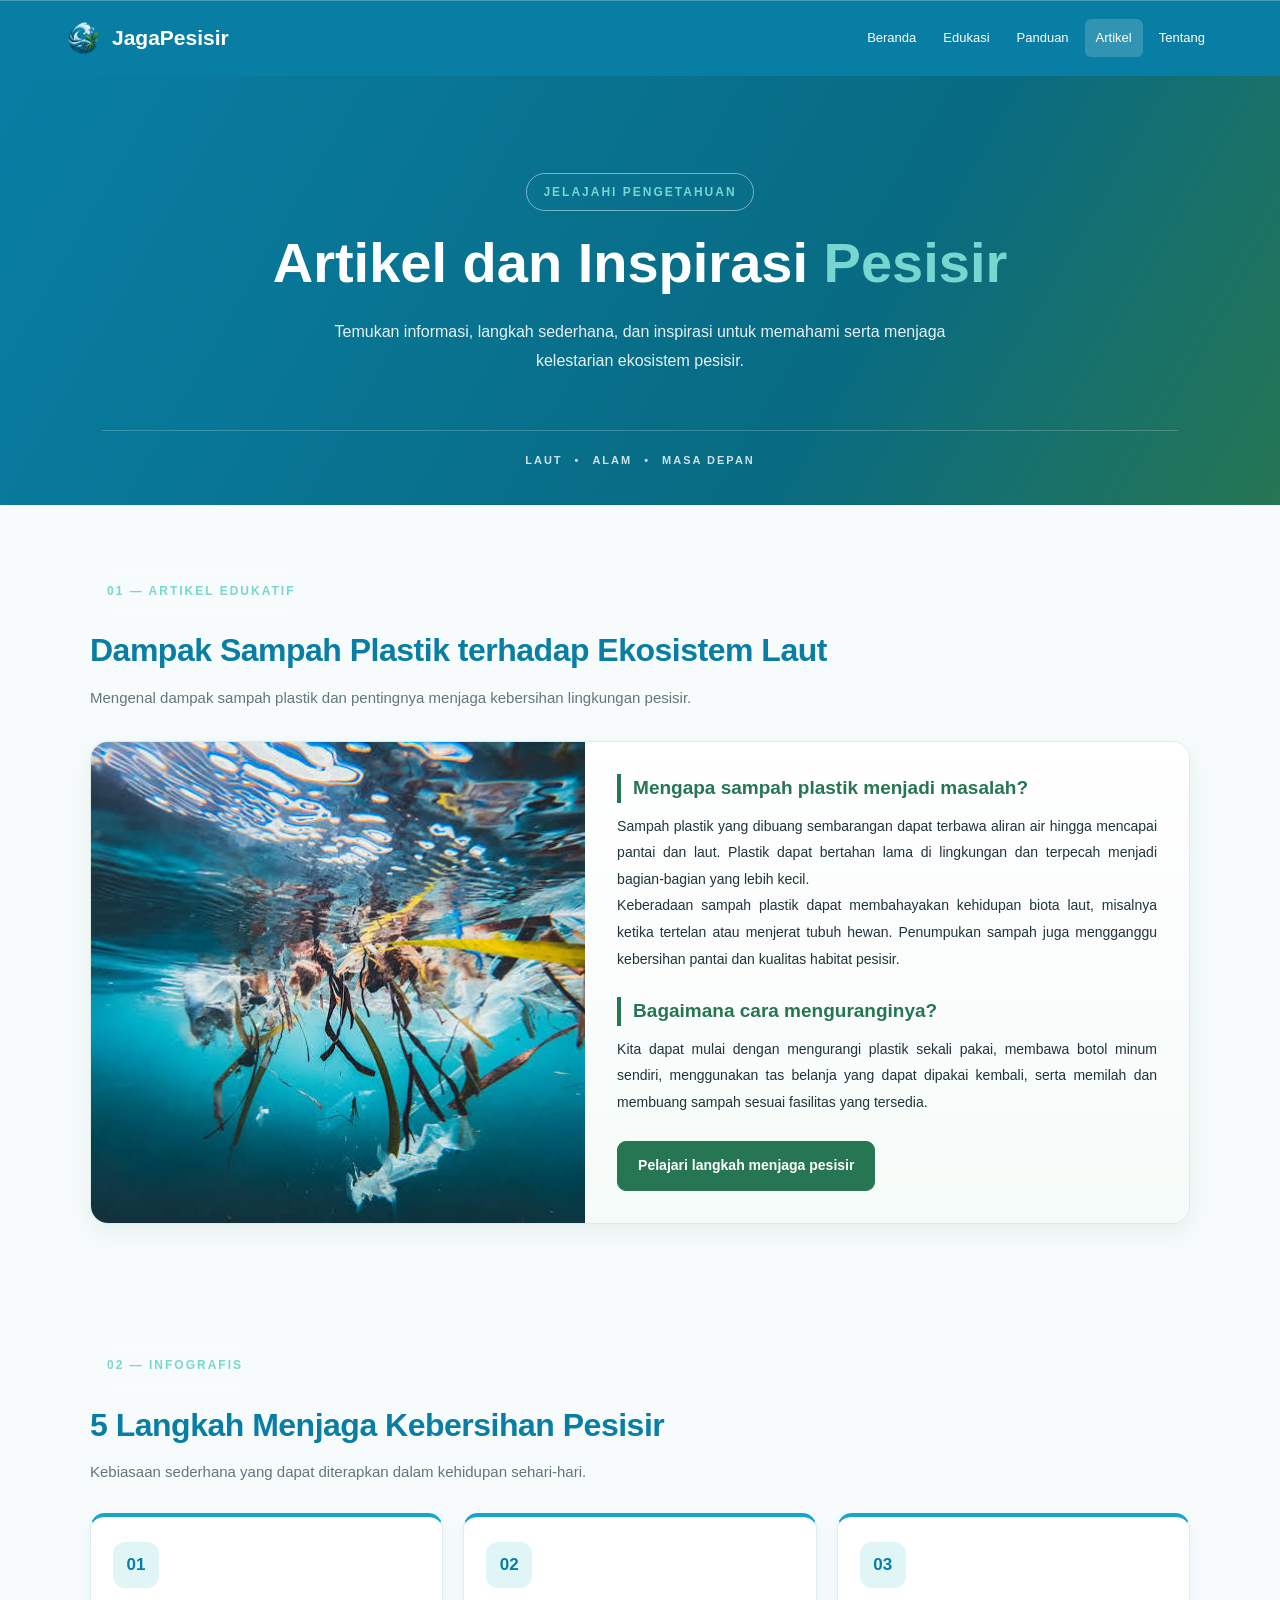
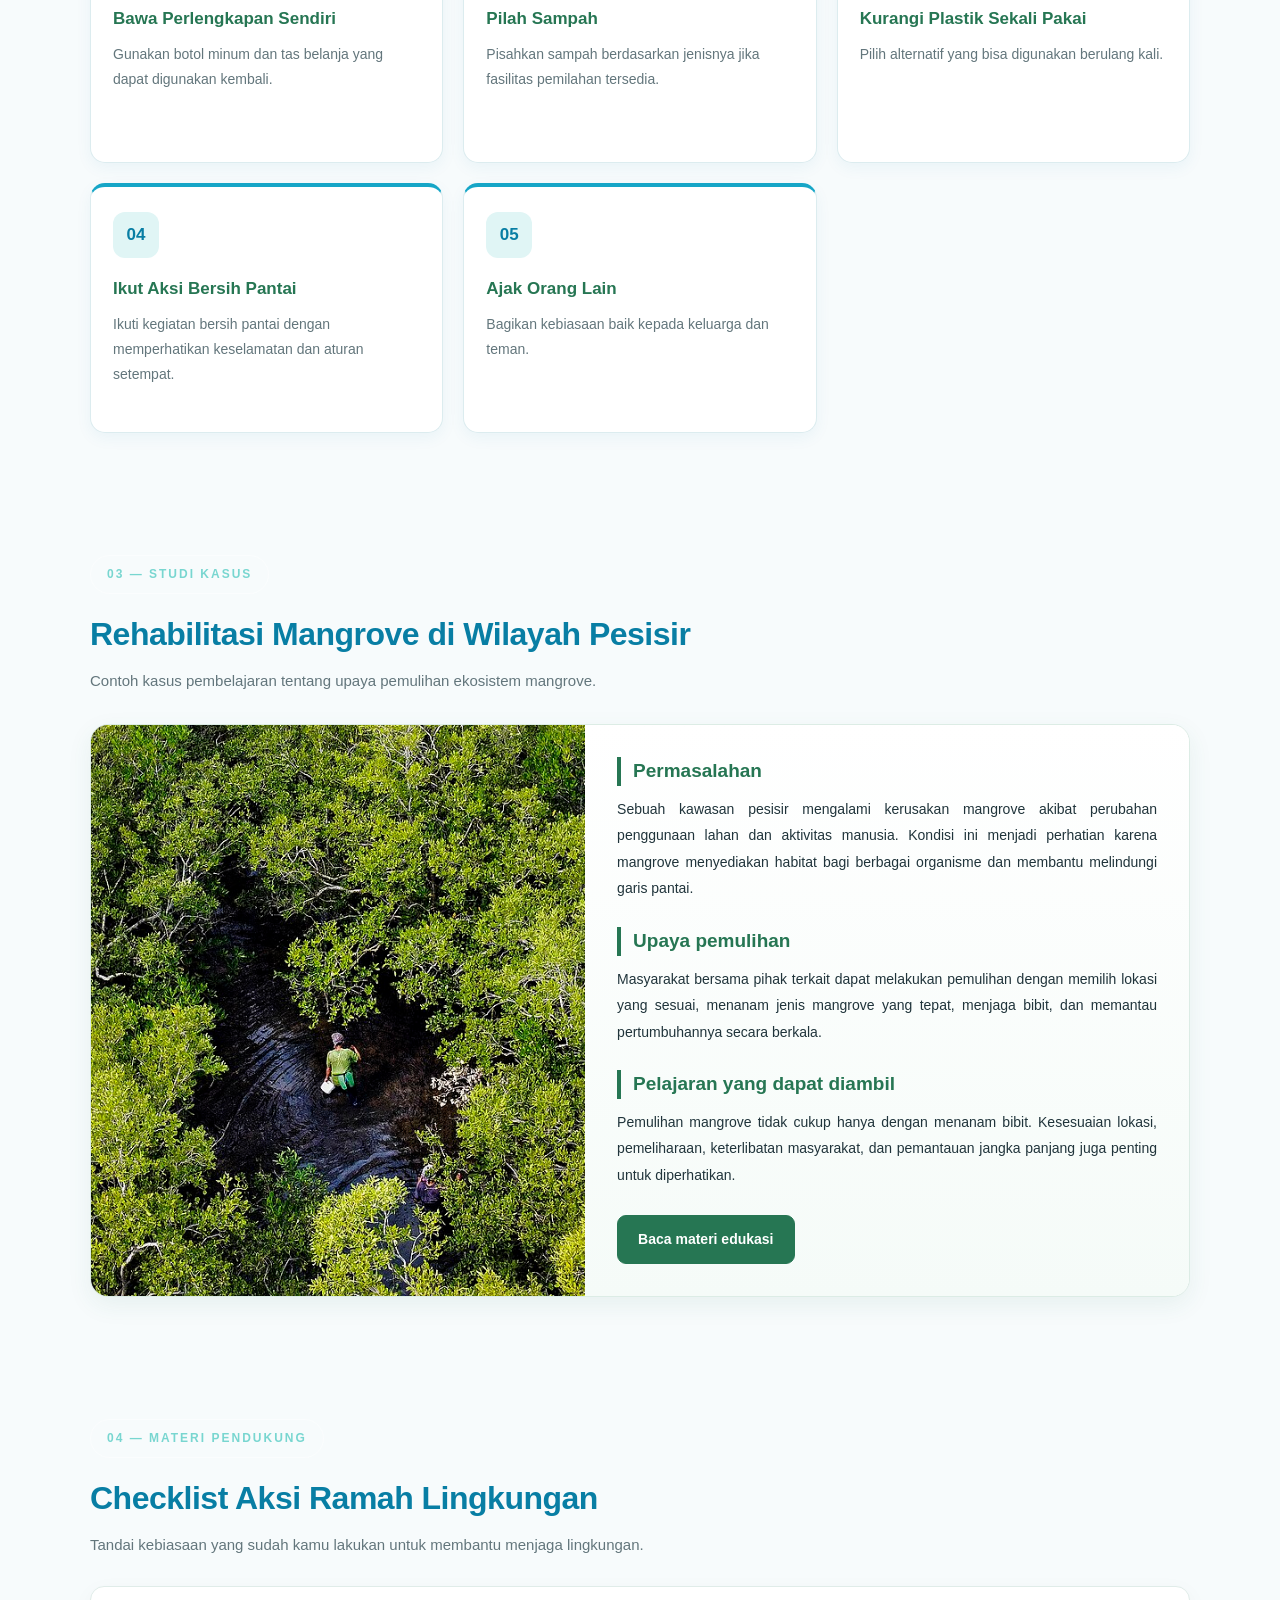
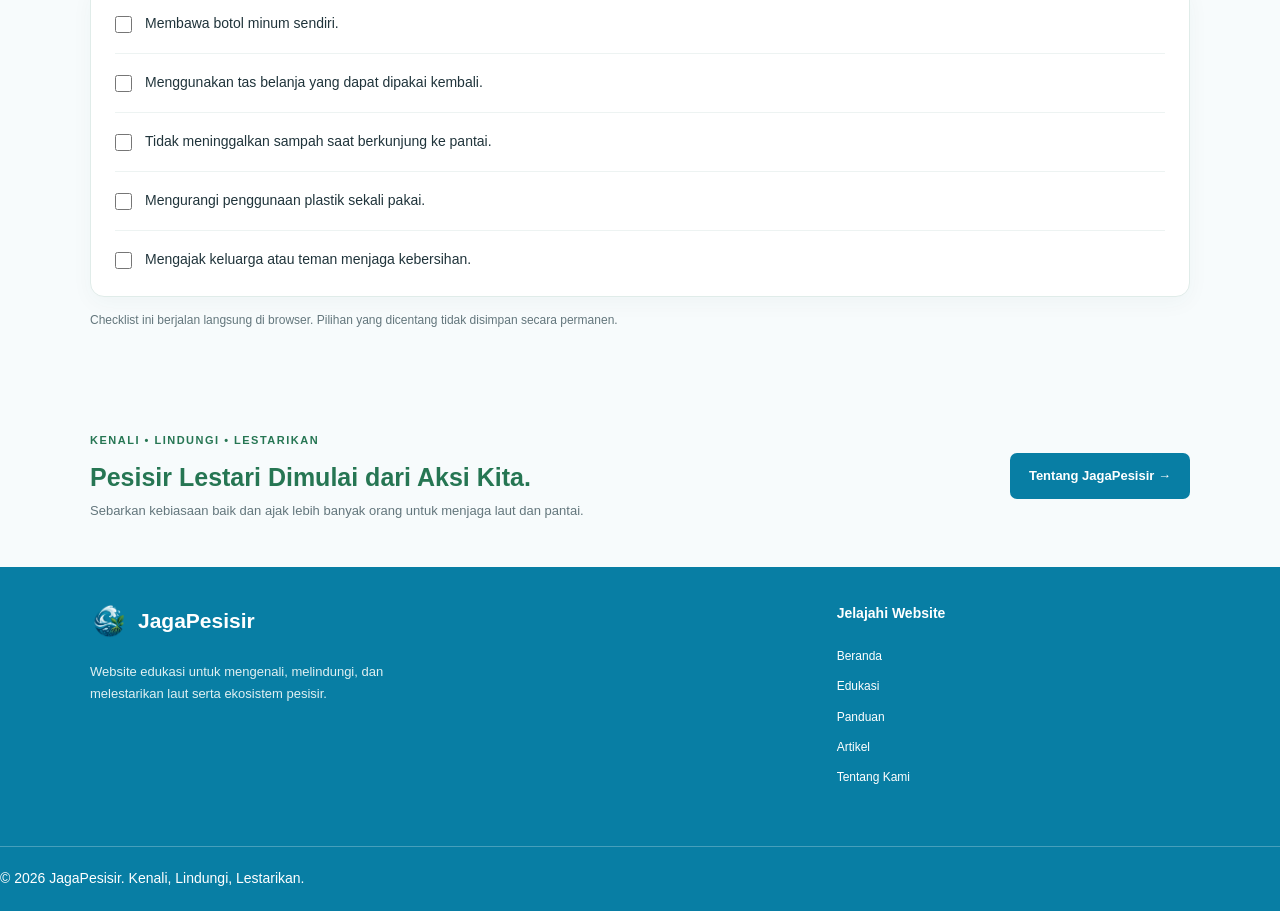
==== artikel.html @ f2981e8f "Memperbarui halaman artikel" ====
<!DOCTYPE html>
<html lang="id">
<head>
    <meta charset="UTF-8">
    <meta name="viewport" content="width=device-width, initial-scale=1.0">

    <meta name="description" content="Temukan artikel edukatif, infografis, studi kasus, dan materi pendukung tentang pelestarian ekosistem pesisir.">
    <title>Artikel | JagaPesisir</title>

    <link rel="stylesheet" href="css/style.css">
</head>

<body class="article-page">

    <!-- Header dan navigasi -->
    <!-- HEADER DAN NAVBAR -->
    <!-- NAVBAR -->
    <header class="navbar">
        <a href="index.html" class="logo">
            <img src="images/logo.png" alt="" class="logo-img">
            <span>JagaPesisir</span>
        </a>

        <nav aria-label="Navigasi utama">
            <a href="index.html">Beranda</a>
            <a href="edukasi.html">Edukasi</a>
            <a href="panduan.html">Panduan</a>
            <a href="artikel.html" class="active" aria-current="page">Artikel</a>
            <a href="tentang.html">Tentang</a>
        </nav>
    </header>

    <main>

        
<!-- HERO ARTIKEL -->
<section class="article-hero">
    <div class="article-hero-content">
        <p class="article-label">JELAJAHI PENGETAHUAN</p>

        <h1>
            Artikel dan Inspirasi
            <span>Pesisir</span>
        </h1>

        <p class="article-description">
            Temukan informasi, langkah sederhana, dan inspirasi
            untuk memahami serta menjaga kelestarian ekosistem pesisir.
        </p>
    </div>

    <div class="article-hero-decoration" aria-hidden="true">
        <span>LAUT</span>
        <span>•</span>
        <span>ALAM</span>
        <span>•</span>
        <span>MASA DEPAN</span>
    </div>
</section>


        <!-- Artikel edukatif -->
        <section class="article-section" id="artikel-edukatif">
            <div class="article-heading">
                <p class="article-label">01 — ARTIKEL EDUKATIF</p>

                <h2>Dampak Sampah Plastik terhadap Ekosistem Laut</h2>

                <p>
                    Mengenal dampak sampah plastik dan pentingnya menjaga
                    kebersihan lingkungan pesisir.
                </p>
            </div>

            <article class="article-feature">
                <img
                    src="images/pencemaran-laut2.jpg"
                    alt="Sampah yang mencemari lingkungan laut"
                    loading="lazy"
                >

                <div class="article-content">
                    <h3>Mengapa sampah plastik menjadi masalah?</h3>

                    <p>
                        Sampah plastik yang dibuang sembarangan dapat
                        terbawa aliran air hingga mencapai pantai dan laut.
                        Plastik dapat bertahan lama di lingkungan dan
                        terpecah menjadi bagian-bagian yang lebih kecil.
                    </p>

                    <p>
                        Keberadaan sampah plastik dapat membahayakan
                        kehidupan biota laut, misalnya ketika tertelan
                        atau menjerat tubuh hewan. Penumpukan sampah juga
                        mengganggu kebersihan pantai dan kualitas habitat
                        pesisir.
                    </p>

                    <h3>Bagaimana cara menguranginya?</h3>

                    <p>
                        Kita dapat mulai dengan mengurangi plastik sekali
                        pakai, membawa botol minum sendiri, menggunakan tas
                        belanja yang dapat dipakai kembali, serta memilah
                        dan membuang sampah sesuai fasilitas yang tersedia.
                    </p>

                    <a href="panduan.html" class="article-link">
                        Pelajari langkah menjaga pesisir
                    </a>
                </div>
            </article>
        </section>

        <!-- Infografis -->
        <section class="article-section" id="infografis">
            <div class="article-heading">
                <p class="article-label">02 — INFOGRAFIS</p>

                <h2>5 Langkah Menjaga Kebersihan Pesisir</h2>

                <p>
                    Kebiasaan sederhana yang dapat diterapkan dalam
                    kehidupan sehari-hari.
                </p>
            </div>

            <div class="infographic-grid">

                <article class="info-card">
                    <span class="info-number">01</span>
                    <h3>Bawa Perlengkapan Sendiri</h3>
                    <p>
                        Gunakan botol minum dan tas belanja yang
                        dapat digunakan kembali.
                    </p>
                </article>

                <article class="info-card">
                    <span class="info-number">02</span>
                    <h3>Pilah Sampah</h3>
                    <p>
                        Pisahkan sampah berdasarkan jenisnya jika
                        fasilitas pemilahan tersedia.
                    </p>
                </article>

                <article class="info-card">
                    <span class="info-number">03</span>
                    <h3>Kurangi Plastik Sekali Pakai</h3>
                    <p>
                        Pilih alternatif yang bisa digunakan berulang kali.
                    </p>
                </article>

                <article class="info-card">
                    <span class="info-number">04</span>
                    <h3>Ikut Aksi Bersih Pantai</h3>
                    <p>
                        Ikuti kegiatan bersih pantai dengan memperhatikan
                        keselamatan dan aturan setempat.
                    </p>
                </article>

                <article class="info-card">
                    <span class="info-number">05</span>
                    <h3>Ajak Orang Lain</h3>
                    <p>
                        Bagikan kebiasaan baik kepada keluarga dan teman.
                    </p>
                </article>

            </div>
        </section>

        <!-- Studi kasus -->
        <section class="article-section" id="studi-kasus">
            <div class="article-heading">
                <p class="article-label">03 — STUDI KASUS</p>

                <h2>Rehabilitasi Mangrove di Wilayah Pesisir</h2>

                <p>
                    Contoh kasus pembelajaran tentang upaya pemulihan
                    ekosistem mangrove.
                </p>
            </div>

            <article class="article-feature">
                <img
                    src="images/rehabilitasi-mangrove2.jpg"
                    alt="Mangrove dalam kegiatan pemulihan ekosistem pesisir"
                    loading="lazy"
                >

                <div class="article-content">
                    <h3>Permasalahan</h3>

                    <p>
                        Sebuah kawasan pesisir mengalami kerusakan
                        mangrove akibat perubahan penggunaan lahan
                        dan aktivitas manusia. Kondisi ini menjadi
                        perhatian karena mangrove menyediakan habitat
                        bagi berbagai organisme dan membantu melindungi
                        garis pantai.
                    </p>

                    <h3>Upaya pemulihan</h3>

                    <p>
                        Masyarakat bersama pihak terkait dapat melakukan
                        pemulihan dengan memilih lokasi yang sesuai,
                        menanam jenis mangrove yang tepat, menjaga bibit,
                        dan memantau pertumbuhannya secara berkala.
                    </p>

                    <h3>Pelajaran yang dapat diambil</h3>

                    <p>
                        Pemulihan mangrove tidak cukup hanya dengan
                        menanam bibit. Kesesuaian lokasi, pemeliharaan,
                        keterlibatan masyarakat, dan pemantauan jangka
                        panjang juga penting untuk diperhatikan.
                    </p>

                    <a href="edukasi.html" class="article-link">
                        Baca materi edukasi
                    </a>
                </div>
            </article>
        </section>

        <!-- Materi pendukung -->
        <section class="article-section" id="materi-pendukung">
            <div class="article-heading">
                <p class="article-label">04 — MATERI PENDUKUNG</p>

                <h2>Checklist Aksi Ramah Lingkungan</h2>

                <p>
                    Tandai kebiasaan yang sudah kamu lakukan untuk
                    membantu menjaga lingkungan.
                </p>
            </div>

            <div class="checklist-card">

                <label>
                    <input type="checkbox">
                    Membawa botol minum sendiri.
                </label>

                <label>
                    <input type="checkbox">
                    Menggunakan tas belanja yang dapat dipakai kembali.
                </label>

                <label>
                    <input type="checkbox">
                    Tidak meninggalkan sampah saat berkunjung ke pantai.
                </label>

                <label>
                    <input type="checkbox">
                    Mengurangi penggunaan plastik sekali pakai.
                </label>

                <label>
                    <input type="checkbox">
                    Mengajak keluarga atau teman menjaga kebersihan.
                </label>

            </div>

            <p class="checklist-note">
                Checklist ini berjalan langsung di browser.
                Pilihan yang dicentang tidak disimpan secara permanen.
            </p>
        </section>

        <!-- Ajakan -->
        <section class="closing container">
            <div>
                <p class="eyebrow">KENALI • LINDUNGI • LESTARIKAN</p>

                <h2>Pesisir Lestari Dimulai dari Aksi Kita.</h2>

                <p>
                    Sebarkan kebiasaan baik dan ajak lebih banyak orang
                    untuk menjaga laut dan pantai.
                </p>
            </div>

            <a href="tentang.html" class="button closing-button">
                Tentang JagaPesisir →
            </a>
        </section>

    </main>

    <!-- Footer -->
    <footer class="footer">
        <div class="container footer-content">

            <div>
                <a href="index.html" class="logo">
                    <img src="images/logo.png" alt="" class="logo-img">
                    <span>JagaPesisir</span>
                </a>

                <p>
                    Website edukasi untuk mengenali, melindungi,
                    dan melestarikan laut serta ekosistem pesisir.
                </p>
            </div>

            <div class="footer-links">
                <h3>Jelajahi Website</h3>
                <a href="index.html">Beranda</a>
                <a href="edukasi.html">Edukasi</a>
                <a href="panduan.html">Panduan</a>
                <a href="artikel.html">Artikel</a>
                <a href="tentang.html">Tentang Kami</a>
            </div>

        </div>

        <div class="container footer-bottom">
            <p>
                © 2026 JagaPesisir. Kenali, Lindungi, Lestarikan.
            </p>
        </div>
    </footer>

</body>
</html>
---- css/style.css ----
/* STYLE BERANDA */
:root {
    --ocean: #087EA4;
    --sea: #16A6C7;
    --aqua: #78D6D0;
    --mangrove: #267653;
    --sand: #F3E8D2;
    --background: #F7FBFC;
    --text: #20343B;
    --muted: #63767C;
}

* {
    box-sizing: border-box;
}

html {
    scroll-behavior: smooth;
}

body {
    margin: 0;
    font-family: Arial, sans-serif;
    color: var(--text);
    background: var(--background);
    line-height: 1.7;
}

a {
    text-decoration: none;
}

.container {
    width: min(1100px, calc(100% - 40px));
    margin: 0 auto;
}

/* NAVBAR */
.navbar {
    min-height: 76px;
    padding: 14px 5%;
    display: flex;
    justify-content: space-between;
    align-items: center;
    gap: 20px;
    background: var(--ocean);
}


.logo {
    display: inline-flex;
    align-items: center;
    gap: 10px;
    color: white;
    font-size: 21px;
    font-weight: bold;
    white-space: nowrap;
}

.logo-img {
    width: 38px;
    height: 38px;
    object-fit: contain;
}


.navbar nav {
    display: flex;
    flex-wrap: wrap;
    gap: 5px;
}

.navbar nav a {
    padding: 8px 11px;
    color: white;
    border-radius: 6px;
    font-size: 13px;
}

.navbar nav a:hover,
.navbar nav a.active {
    background: rgba(255, 255, 255, 0.17);
}

/* HERO FOTO BESAR */
.hero {
    position: relative;
    min-height: 490px;
    margin: 24px auto 0;
    width: min(1200px, calc(100% - 40px));
    display: flex;
    align-items: center;
    overflow: hidden;
    border-radius: 15px;
    background: #174E58;
    color: white;
}

.hero-photo,
.hero-overlay {
    position: absolute;
    inset: 0;
    width: 100%;
    height: 100%;
}

.hero-photo {
    object-fit: cover;
}

.hero-overlay {
    background: linear-gradient(
        90deg,
        rgba(8, 43, 51, 0.88) 0%,
        rgba(8, 43, 51, 0.62) 48%,
        rgba(8, 43, 51, 0.10) 100%
    );
}

.hero-content {
    position: relative;
    z-index: 1;
    max-width: 650px;
    padding: 60px;
}

.eyebrow {
    margin: 0 0 12px;
    color: var(--mangrove);
    font-size: 11px;
    font-weight: bold;
    letter-spacing: 1.5px;
}

.hero .eyebrow {
    color: var(--aqua);
}

.hero h1 {
    margin: 0 0 18px;
    font-size: clamp(38px, 5vw, 58px);
    line-height: 1.12;
    letter-spacing: -1px;
}

.hero-content > p:not(.eyebrow) {
    max-width: 490px;
    margin-bottom: 25px;
    color: #F0F7F7;
    font-size: 15px;
}

.button {
    display: inline-flex;
    align-items: center;
    justify-content: center;
    gap: 10px;
    padding: 12px 19px;
    min-height: 45px;
    border-radius: 7px;
    background: var(--sand);
    color: var(--mangrove);
    font-size: 13px;
    font-weight: bold;
    transition: background 0.2s, transform 0.2s;
}

.button:hover {
    background: var(--aqua);
    transform: translateY(-2px);
}

.hero-caption {
    position: absolute;
    z-index: 1;
    right: 24px;
    bottom: 22px;
    color: white;
    font-size: 10px;
    letter-spacing: 1.5px;
}

/* BAGIAN PENGENALAN */
.intro {
    padding-top: 65px;
    padding-bottom: 70px;
}

.section-heading {
    max-width: 620px;
    margin: 0 auto 32px;
    text-align: center;
}

.section-heading h2,
.sdg-content h2 {
    margin: 0 0 12px;
    color: var(--mangrove);
    font-size: clamp(27px, 3.5vw, 35px);
    line-height: 1.3;
}

.section-heading > p:last-child,
.sdg-content > div:first-child > p:not(.eyebrow) {
    color: var(--muted);
    font-size: 14px;
}

.cards {
    display: grid;
    grid-template-columns: repeat(3, minmax(0, 1fr));
    gap: 20px;
}

.card {
    padding: 24px;
    background: white;
    border: 1px solid #E1EBEB;
    border-radius: 10px;
    transition: transform 0.2s, box-shadow 0.2s;
}

.card:hover {
    transform: translateY(-4px);
    box-shadow: 0 10px 24px rgba(32, 52, 59, 0.08);
}


.card-icon {
    width: 46px;
    height: 46px;
    display: grid;
    place-items: center;
    border-radius: 10px;
    overflow: hidden;
    flex-shrink: 0;
}

.card-icon img {
    display: block;
    width: 100%;
    height: 100%;
    object-fit: contain;
}

.card-icon.blue {
    background: #DDF1F7;
}

.card-icon.green {
    background: #E2F0E3;
}

.card-icon.sand {
    background: var(--sand);
}

.card-label {
    margin: 18px 0 5px;
    color: var(--muted);
    font-size: 10px;
    font-weight: bold;
    letter-spacing: 1px;
}

.card h3 {
    margin: 0 0 8px;
    font-size: 19px;
}

.card > p:not(.card-label) {
    color: var(--muted);
    font-size: 13px;
}

.card > a {
    display: inline-block;
    margin-top: 8px;
    color: var(--ocean);
    font-size: 12px;
    font-weight: bold;
}

.card > a:hover {
    color: var(--mangrove);
}

/* SDG */
.sdg-section {
    padding: 60px 0;
    background: #EAF5F3;
}

.sdg-content {
    display: grid;
    grid-template-columns: 0.9fr 1.1fr;
    align-items: center;
    gap: 50px;
}

.sdg-items {
    display: grid;
    gap: 14px;
}

.sdg-card {
    display: flex;
    align-items: center;
    gap: 18px;
    padding: 20px;
    border-radius: 9px;
    background: white;
}

.sdg-card > span {
    flex-shrink: 0;
    width: 48px;
    height: 48px;
    display: grid;
    place-items: center;
    border-radius: 8px;
    background: var(--mangrove);
    color: white;
    font-size: 21px;
    font-weight: bold;
}

.sdg-card.ocean > span {
    background: var(--ocean);
}

.sdg-card h3 {
    margin: 0 0 5px;
    font-size: 15px;
    line-height: 1.4;
}

.sdg-card p {
    margin: 0;
    color: var(--muted);
    font-size: 12px;
}

/* AJAKAN */
.closing {
    padding-top: 45px;
    padding-bottom: 45px;
    display: flex;
    align-items: center;
    justify-content: space-between;
    gap: 25px;
}

.closing h2 {
    margin: 0 0 6px;
    color: var(--mangrove);
    font-size: 25px;
    line-height: 1.3;
}

.closing > div > p:last-child {
    margin: 0;
    color: var(--muted);
    font-size: 13px;
}

.closing-button {
    flex-shrink: 0;
    background: var(--ocean);
    color: white;
}

.closing-button:hover {
    background: var(--mangrove);
}

/* FOOTER */
.footer {
    padding-top: 35px;
    background: var(--ocean);
    color: white;
}

.footer-content {
    display: grid;
    grid-template-columns: 2fr 1fr;
    gap: 40px;
    padding-bottom: 28px;
}

.footer-content > div:first-child > p {
    max-width: 350px;
    color: #E0F0F2;
    font-size: 13px;
}

.footer-links {
    display: flex;
    flex-direction: column;
    align-items: flex-start;
    gap: 8px;
}

.footer-links h3 {
    margin: 0 0 5px;
    font-size: 14px;
}

.footer-links a {
    color: #E0F0F2;
    font-size: 12px;
}

.footer-links a:hover {
    color: var(--aqua);
}

.footer-bottom {
    padding-top: 14px;
    padding-bottom: 14px;
    border-top: 1px solid rgba(255, 255, 255, 0.22);
    color: #E0F0F2;
    font-size: 11px;
}

/* TABLET */
@media (max-width: 800px) {
    .navbar {
        align-items: flex-start;
        flex-direction: column;
        justify-content: center;
        padding: 17px 5%;
    }

    .hero {
        min-height: 430px;
    }

    .hero-content {
        padding: 40px;
    }

    .cards {
        grid-template-columns: repeat(2, minmax(0, 1fr));
    }

    .sdg-content {
        grid-template-columns: 1fr;
        gap: 25px;
    }
}

/* HP */
@media (max-width: 550px) {
    .container {
        width: calc(100% - 32px);
    }

    .navbar nav {
        gap: 2px;
    }

    .navbar nav a {
        padding: 7px;
        font-size: 11px;
    }

    .hero {
        width: calc(100% - 24px);
        min-height: 470px;
        margin-top: 12px;
        align-items: center;
        border-radius: 11px;
    }

    .hero-overlay {
        background: rgba(8, 43, 51, 0.66);
    }

    .hero-content {
        padding: 28px 22px;
    }

    .hero h1 {
        font-size: 40px;
    }

    .hero-content > p:not(.eyebrow) {
        font-size: 14px;
    }

    .hero-caption {
        right: 14px;
        bottom: 13px;
        font-size: 8px;
    }

    .intro {
        padding-top: 48px;
        padding-bottom: 50px;
    }

    .section-heading {
        text-align: left;
    }

    .cards {
        grid-template-columns: 1fr;
        gap: 14px;
    }

    .card {
        padding: 21px;
    }

    .sdg-section {
        padding: 45px 0;
    }

    .sdg-card {
        padding: 15px;
        gap: 12px;
    }

    .sdg-card > span {
        width: 42px;
        height: 42px;
    }

    .closing {
        align-items: flex-start;
        flex-direction: column;
        padding-top: 35px;
        padding-bottom: 35px;
        gap: 18px;
    }

    .closing-button {
        width: 100%;
    }

    .footer-content {
        grid-template-columns: 1fr;
        gap: 22px;
    }
}


/* SECTION FAKTA PESISIR */
.coast-facts {
    padding: 65px 0;
    background: white;
}

.fact-grid {
    display: grid;
    grid-template-columns: repeat(3, minmax(0, 1fr));
    gap: 22px;
}

.fact-item {
    padding: 25px;
    border: 1px solid #E1EBEB;
    border-radius: 10px;
    background: var(--background);
}

.fact-number {
    color: var(--ocean);
    font-size: 12px;
    font-weight: bold;
    letter-spacing: 1px;
}

.fact-item h3 {
    margin: 15px 0 8px;
    font-size: 18px;
    line-height: 1.4;
}

.fact-item p {
    margin: 0;
    color: var(--muted);
    font-size: 13px;
}

/* SECTION ANCAMAN */
.coast-threats {
    padding: 65px 0;
    background: #EAF5F3;
}

.threats-layout {
    display: grid;
    grid-template-columns: 0.9fr 1.1fr;
    align-items: start;
    gap: 55px;
}

.threats-intro h2 {
    margin: 0 0 15px;
    color: var(--mangrove);
    font-size: clamp(27px, 3.5vw, 35px);
    line-height: 1.3;
}

.threats-intro > p:not(.eyebrow) {
    color: var(--muted);
    font-size: 14px;
}

.text-link {
    display: inline-block;
    margin-top: 10px;
    color: var(--ocean);
    font-size: 13px;
    font-weight: bold;
}

.text-link:hover {
    color: var(--mangrove);
}

.threat-list {
    display: grid;
    gap: 14px;
}

.threat-item {
    display: flex;
    align-items: flex-start;
    gap: 18px;
    padding: 20px;
    border-radius: 9px;
    background: white;
}

.threat-number {
    flex-shrink: 0;
    color: var(--mangrove);
    font-size: 13px;
    font-weight: bold;
}

.threat-item h3 {
    margin: 0 0 5px;
    font-size: 16px;
}

.threat-item p {
    margin: 0;
    color: var(--muted);
    font-size: 13px;
}

/* SECTION AKSI */
.coast-actions {
    padding: 65px 0;
    background: var(--background);
}

.action-grid {
    display: grid;
    grid-template-columns: repeat(3, minmax(0, 1fr));
    gap: 20px;
}

.action-card {
    padding: 24px;
    border-radius: 10px;
    border: 1px solid #E1EBEB;
    background: white;
}

.action-mark {
    display: inline-grid;
    place-items: center;
    width: 38px;
    height: 38px;
    border-radius: 9px;
    background: #E2F0E3;
    color: var(--mangrove);
    font-size: 12px;
    font-weight: bold;
}

.action-card h3 {
    margin: 17px 0 8px;
    font-size: 17px;
    line-height: 1.4;
}

.action-card p {
    margin: 0;
    color: var(--muted);
    font-size: 13px;
}

.actions-link {
    margin-top: 30px;
    text-align: center;
}

/* RESPONSIVE UNTUK SECTION TAMBAHAN */
@media (max-width: 800px) {
    .fact-grid,
    .action-grid {
        grid-template-columns: repeat(2, minmax(0, 1fr));
    }

    .threats-layout {
        grid-template-columns: 1fr;
        gap: 28px;
    }
}

@media (max-width: 550px) {
    .coast-facts,
    .coast-threats,
    .coast-actions {
        padding: 45px 0;
    }

    .fact-grid,
    .action-grid {
        grid-template-columns: 1fr;
        gap: 14px;
    }

    .fact-item,
    .action-card {
        padding: 21px;
    }

    .threat-item {
        padding: 16px;
        gap: 13px;
    }

    .actions-link .button {
        width: 100%;
    }
}


/* KARTU GAMBAR PADA BAGIAN AKSI */
.image-action {
    padding: 0;
    overflow: hidden;
}

.image-action > img {
    display: block;
    width: 100%;
    height: 190px;
    object-fit: cover;
}

.action-card-content {
    padding: 20px 22px 23px;
}

.image-action h3 {
    margin-top: 0;
}

@media (max-width: 550px) {
    .image-action > img {
        height: 200px;
    }
}


.footer-links {
    display: flex;
    flex-direction: column;
    align-items: flex-start;
    gap: 10px;
}

.footer-links h3 {
    margin-bottom: 10px;
}

.footer-links a {
    display: block;
    color: white;
    text-decoration: none;
}

.footer-links a:hover {
    text-decoration: underline;
}


.footer-bottom {
    width: 100%;
    box-sizing: border-box;
    border-top: 1px solid rgba(255, 255, 255, 0.25);
    margin-top: 30px;
    padding: 20px 0;
    color: white;
}

.footer-bottom .container {
    width: 90%;
    max-width: 1200px;
    margin: 0 auto;
}

.footer-bottom p {
    margin: 0;
    font-size: 14px;
}

footer .footer-bottom::before {
    content: "";
    position: absolute;
    top: 0;
    left: 50%;
    transform: translateX(-50%);
    width: 100vw;
    height: 1px;
    background-color: rgba(255, 255, 255, 0.25);
}



/* CSS HALAMAN EDUKASI JAGAPESISIR */
:root {
    --ocean: #087EA4;
    --sea: #16A6C7;
    --aqua: #78D6D0;
    --mangrove: #267653;
    --sand: #F3E8D2;
    --background: #F7FBFC;
    --text: #20343B;
    --muted: #63767C;
    --border: #E1EBEB;
}

* {
    box-sizing: border-box;
}

html {
    scroll-behavior: smooth;
    scroll-padding-top: 20px;
}

body.education-page {
    margin: 0;
    font-family: Arial, sans-serif;
    color: var(--text);
    background: var(--background);
    line-height: 1.7;
}

.education-page a {
    text-decoration: none;
}

.education-page img {
    max-width: 100%;
}

.education-page .container {
    width: min(1100px, calc(100% - 40px));
    margin: 0 auto;
}

/*NAVBAR - MENGIKUTI BERANDA*/

.education-page > .navbar {
    min-height: 76px;
    padding: 14px 5%;
    display: flex;
    justify-content: space-between;
    align-items: center;
    gap: 20px;
    background: var(--ocean);
}

.education-page .navbar .logo {
    display: inline-flex;
    align-items: center;
    gap: 10px;
    color: white;
    font-size: 21px;
    font-weight: bold;
    white-space: nowrap;
}

.education-page .navbar .logo-img {
    display: block;
    width: 38px;
    height: 38px;
    object-fit: contain;
}

.education-page .navbar nav {
    display: flex;
    flex-wrap: wrap;
    gap: 5px;
}

.education-page .navbar nav a {
    padding: 8px 11px;
    color: white;
    border-radius: 6px;
    font-size: 13px;
    transition: background 0.2s;
}

.education-page .navbar nav a:hover,
.education-page .navbar nav a.active {
    background: rgba(255, 255, 255, 0.17);
}

/*TEKS PENGANTAR*/

.education-page .eyebrow {
    margin: 0 0 12px;
    color: var(--mangrove);
    font-size: 11px;
    font-weight: bold;
    letter-spacing: 1.5px;
}

.education-page h1,
.education-page h2,
.education-page h3,
.education-page p {
    overflow-wrap: break-word;
}

/*HERO EDUKASI*/

.education-page .education-hero {
    width: min(1100px, calc(100% - 40px));
    min-height: 350px;
    margin: 35px auto 45px;
    padding: 50px;
    display: flex;
    flex-direction: column;
    align-items: flex-start;
    justify-content: center;
    border-radius: 15px;
    background: linear-gradient(
        120deg,
        #063B4B,
        #087EA4,
        #16A6C7
    );
    color: white;
}

.education-page .education-hero .eyebrow {
    color: var(--aqua);
}

.education-page .education-hero h1 {
    max-width: 750px;
    margin: 0 0 18px;
    color: white;
    font-size: clamp(32px, 4vw, 48px);
    line-height: 1.2;
}

.education-page .education-hero > p:not(.eyebrow) {
    max-width: 720px;
    margin: 0 0 25px;
    color: #E5F7FA;
    font-size: 15px;
    line-height: 1.8;
}

/*TOMBOL*/

.education-page .button {
    display: inline-flex;
    align-items: center;
    justify-content: center;
    gap: 10px;
    padding: 12px 19px;
    min-height: 45px;
    border-radius: 7px;
    background: var(--sand);
    color: var(--mangrove);
    font-size: 13px;
    font-weight: bold;
    transition: background 0.2s, transform 0.2s;
}

.education-page .button:hover {
    background: var(--aqua);
    transform: translateY(-2px);
}

/*KARTU MATERI EDUKASI GAMBAR KIRI, TEKS KANAN*/

.education-page .education-card {
    width: min(1100px, calc(100% - 40px));
    margin: 0 auto 22px;
    padding: 25px;
    display: grid;
    grid-template-columns: minmax(0, 2fr) minmax(0, 3fr);
    align-items: center;
    gap: 28px;
    border: 1px solid var(--border);
    border-radius: 10px;
    background: white;
    transition: transform 0.2s, box-shadow 0.2s;
}

.education-page .education-card:hover {
    transform: translateY(-3px);
    box-shadow: 0 10px 24px rgba(32, 52, 59, 0.08);
}

.education-page .education-card > img {
    display: block;
    width: 100%;
    height: 250px;
    border-radius: 8px;
    object-fit: cover;
}

.education-page .education-content {
    min-width: 0;
}

.education-page .card-label {
    margin: 0 0 8px;
    color: var(--muted);
    font-size: 10px;
    font-weight: bold;
    letter-spacing: 1px;
}

.education-page .education-card h2 {
    margin: 0 0 12px;
    color: var(--mangrove);
    font-size: 25px;
    line-height: 1.3;
}

.education-page .education-card p:not(.card-label) {
    margin: 0 0 13px;
    color: var(--muted);
    font-size: 14px;
    line-height: 1.8;
}

.education-page .education-card a {
    color: var(--ocean);
    font-size: 13px;
    font-weight: bold;
}

.education-page .education-card a:hover {
    color: var(--mangrove);
    text-decoration: underline;
}

/*KONSERVASI DAN SUMBER*/

.education-page .education-info {
    width: min(1100px, calc(100% - 40px));
    margin: 30px auto;
    padding: 35px;
    border: 1px solid var(--border);
    border-radius: 10px;
    background: #EAF5F3;
}

.education-page .education-info h2 {
    margin: 0 0 15px;
    color: var(--mangrove);
    font-size: 30px;
    line-height: 1.3;
}

.education-page .education-info > p:not(.eyebrow) {
    color: var(--muted);
    font-size: 14px;
    line-height: 1.8;
}

.education-page .education-info ul {
    display: grid;
    gap: 10px;
    padding: 0;
    list-style: none;
}

.education-page .education-info li {
    padding: 13px 16px;
    border: 1px solid var(--border);
    border-radius: 8px;
    background: white;
}

.education-page .education-info li a {
    color: var(--ocean);
    font-size: 13px;
    font-weight: bold;
}

.education-page .education-info li a:hover {
    color: var(--mangrove);
    text-decoration: underline;
}

/*AJAKAN SEBELUM FOOTER MENYESUAIKAN BERANDA*/

.education-page .closing {
    padding-top: 45px;
    padding-bottom: 45px;
    display: flex;
    align-items: center;
    justify-content: space-between;
    gap: 25px;
}

.education-page .closing .eyebrow {
    margin-bottom: 12px;
}

.education-page .closing h2 {
    margin: 0 0 6px;
    color: var(--mangrove);
    font-size: clamp(25px, 3vw, 35px);
    line-height: 1.3;
}

.education-page .closing > div > p:last-child {
    margin: 0;
    color: var(--muted);
    font-size: 13px;
}

.education-page .closing-button {
    flex-shrink: 0;
    padding: 18px 28px;
    min-height: 65px;
    border-radius: 10px;
    background: var(--ocean);
    color: white;
    font-size: 16px;
}

.education-page .closing-button:hover {
    background: var(--mangrove);
}

/*FOOTER - MENYESUAIKAN BERANDA*/

.education-page > footer.footer {
    margin: 0;
    padding-top: 35px;
    background: var(--ocean);
    color: white;
    font-family: Arial, sans-serif;
}

.education-page > footer.footer .footer-content {
    display: grid;
    grid-template-columns: 2fr 1fr;
    gap: 40px;
    padding-bottom: 28px;
}

/* Logo */

.education-page > footer.footer .logo {
    display: inline-flex;
    align-items: center;
    gap: 10px;
    margin-bottom: 0;
    color: white;
    font-size: 30px;
    font-weight: bold;
    white-space: nowrap;
}

.education-page > footer.footer .logo-img {
    display: block;
    width: 58px;
    height: 58px;
    object-fit: contain;
}

/* Deskripsi */

.education-page > footer.footer .footer-about {
    min-width: 0;
}

.education-page > footer.footer .footer-about > p {
    max-width: 350px;
    margin: 25px 0 0;
    color: #E0F0F2;
    font-size: 16px;
    line-height: 1.9;
}

/* Link navigasi */

.education-page > footer.footer .footer-links {
    display: flex;
    flex-direction: column;
    align-items: flex-start;
    gap: 8px;
}

.education-page > footer.footer .footer-links h3 {
    margin: 0 0 5px;
    color: white;
    font-size: 20px;
}

.education-page > footer.footer .footer-links a {
    display: block;
    color: #E0F0F2;
    font-size: 16px;
    transition: color 0.2s;
}

.education-page > footer.footer .footer-links a:hover {
    color: var(--aqua);
}

/* Copyright */

.education-page > footer.footer .footer-bottom {
    position: relative;
    width: 100%;
    max-width: none;
    margin: 0;
    padding: 20px 0;
    border-top: none;
    color: #E0F0F2;
}

.education-page > footer.footer .footer-bottom::before {
    content: "";
    position: absolute;
    top: 0;
    left: 50%;
    transform: translateX(-50%);
    width: 100vw;
    height: 1px;
    background-color: rgba(255, 255, 255, 0.25);
}

.education-page > footer.footer .footer-bottom p {
    margin: 0;
    font-size: 14px;
}

/*RESPONSIVE TABLET*/

@media (max-width: 800px) {

    .education-page > .navbar {
        align-items: flex-start;
        flex-direction: column;
        justify-content: center;
        padding: 17px 5%;
    }

    .education-page .education-hero {
        min-height: 320px;
        padding: 35px;
    }

    .education-page .education-card {
        grid-template-columns: minmax(0, 1fr) minmax(0, 1.2fr);
        gap: 20px;
        padding: 20px;
    }

    .education-page .education-card > img {
        height: 220px;
    }

    .education-page .education-card h2 {
        font-size: 22px;
    }

    .education-page .closing {
        align-items: flex-start;
    }

    .education-page .closing-button {
        padding: 15px 18px;
        font-size: 14px;
    }
}

/*RESPONSIVE SMARTPHONE*/

@media (max-width: 550px) {

    .education-page .container {
        width: calc(100% - 32px);
    }

    .education-page .navbar nav {
        gap: 2px;
    }

    .education-page .navbar nav a {
        padding: 7px;
        font-size: 11px;
    }

    .education-page .education-hero {
        width: calc(100% - 24px);
        min-height: auto;
        margin-top: 12px;
        margin-bottom: 30px;
        padding: 28px 22px;
        border-radius: 11px;
    }

    .education-page .education-hero h1 {
        font-size: 32px;
    }

    .education-page .education-hero > p:not(.eyebrow) {
        font-size: 14px;
    }

    .education-page .education-card {
        width: calc(100% - 32px);
        grid-template-columns: minmax(0, 1fr);
        gap: 14px;
        margin-bottom: 15px;
        padding: 18px;
    }

    .education-page .education-card > img {
        height: 210px;
    }

    .education-page .education-card h2 {
        font-size: 21px;
    }

    .education-page .education-card p:not(.card-label) {
        font-size: 14px;
    }

    .education-page .education-info {
        width: calc(100% - 32px);
        margin: 20px auto;
        padding: 24px 20px;
    }

    .education-page .education-info h2 {
        font-size: 25px;
    }

    .education-page .closing {
        align-items: stretch;
        flex-direction: column;
        gap: 18px;
        padding-top: 35px;
        padding-bottom: 35px;
    }

    .education-page .closing h2 {
        font-size: 27px;
    }

    .education-page .closing-button {
        width: 100%;
        min-height: 50px;
    }

    /* Footer smartphone */

    .education-page > footer.footer {
        padding-top: 35px;
    }

    .education-page > footer.footer .footer-content {
        grid-template-columns: 1fr;
        gap: 22px;
        padding-bottom: 28px;
    }

    .education-page > footer.footer .logo {
        gap: 10px;
        font-size: 25px;
    }

    .education-page > footer.footer .logo-img {
        width: 48px;
        height: 48px;
    }

    .education-page > footer.footer .footer-about > p {
        margin-top: 18px;
        font-size: 14px;
    }

    .education-page > footer.footer .footer-links {
        gap: 8px;
    }

    .education-page > footer.footer .footer-links h3 {
        margin-bottom: 5px;
        font-size: 18px;
    }

    .education-page > footer.footer .footer-links a {
        font-size: 14px;
    }

    .education-page > footer.footer .footer-bottom {
        padding: 18px 0;
    }

    .education-page > footer.footer .footer-bottom p {
        font-size: 12px;
    }
}

/*AKSESIBILITAS*/

@media (prefers-reduced-motion: reduce) {
    .education-page *,
    .education-page *::before,
    .education-page *::after {
        scroll-behavior: auto !important;
        transition: none !important;
    }
}


/*HALAMAN ARTIKEL — JAGAPESISIR*/

/* DASAR HALAMAN */

.article-page {
    background-color: var(--background);
    color: var(--text);
}

.article-page main {
    overflow: hidden;
}

.article-page img {
    max-width: 100%;
}




/* NAVBAR HALAMAN ARTIKEL */

.article-page > .navbar {
    min-height: 76px;
    padding: 14px 5%;
    display: flex;
    justify-content: space-between;
    align-items: center;
    gap: 20px;
    background: var(--ocean);
}

.article-page .navbar .logo {
    display: inline-flex;
    align-items: center;
    gap: 10px;
    color: white;
    font-size: 21px;
    font-weight: bold;
    white-space: nowrap;
    text-decoration: none;
}

.article-page .navbar .logo-img {
    display: block;
    width: 38px;
    height: 38px;
    object-fit: contain;
}

.article-page .navbar nav {
    display: flex;
    flex-wrap: wrap;
    gap: 5px;
}

.article-page .navbar nav a {
    padding: 8px 11px;
    color: white;
    border-radius: 6px;
    font-size: 13px;
    text-decoration: none;
    transition: background 0.2s;
}

.article-page .navbar nav a:hover,
.article-page .navbar nav a.active {
    background: rgba(255, 255, 255, 0.17);
}




/* HERO ARTIKEL */
.article-hero {
    position: relative;
    overflow: hidden;
    padding: 85px 8% 35px;
    background: linear-gradient(
        120deg,
        var(--ocean),
        #086b83 65%,
        var(--mangrove)
    );
    color: white;
}

.article-hero-content {
    max-width: 780px;
    margin: 0 auto;
    text-align: center;
}

.article-label {
    display: inline-block;
    margin-bottom: 20px;
    padding: 8px 16px;
    border: 1px solid rgba(255, 255, 255, 0.45);
    border-radius: 30px;
    color: var(--aqua);
    font-size: 12px;
    font-weight: 700;
    letter-spacing: 2px;
}

.article-hero h1 {
    margin: 0 0 22px;
    font-size: clamp(34px, 5vw, 56px);
    line-height: 1.15;
    font-weight: 800;
}

.article-hero h1 span {
    color: var(--aqua);
}

.article-description {
    max-width: 650px;
    margin: 0 auto;
    color: rgba(255, 255, 255, 0.9);
    font-size: 16px;
    line-height: 1.8;
}

.article-hero-decoration {
    display: flex;
    justify-content: center;
    align-items: center;
    flex-wrap: wrap;
    gap: 12px;
    margin-top: 55px;
    padding-top: 20px;
    border-top: 1px solid rgba(255, 255, 255, 0.2);
    color: rgba(255, 255, 255, 0.8);
    font-size: 11px;
    font-weight: 600;
    letter-spacing: 2px;
}

/* RESPONSIVE HP */
@media (max-width: 600px) {
    .article-hero {
        padding: 60px 6% 25px;
    }

    .article-hero h1 {
        font-size: 34px;
    }

    .article-description {
        font-size: 14px;
    }

    .article-hero-decoration {
        gap: 8px;
        margin-top: 35px;
        font-size: 9px;
        letter-spacing: 1px;
    }
}


/* BAGIAN KONTEN */

.article-page .article-section {
    width: min(1100px, calc(100% - 40px));
    margin: 0 auto;
    padding: 55px 0;
}

.article-page .article-heading {
    max-width: 760px;
    margin-bottom: 28px;
}

.article-page .article-heading h2 {
    margin: 0 0 12px;
    color: var(--ocean);
    font-size: clamp(24px, 3vw, 32px);
    line-height: 1.3;
    letter-spacing: -0.5px;
}

.article-page .article-heading > p:last-child {
    margin: 0;
    color: var(--muted);
    font-size: 15px;
    line-height: 1.8;
}


/* KARTU ARTIKEL UTAMA */


/* STUDI KASUS — REHABILITASI MANGROVE */

.article-page .article-feature {
    display: grid;
    grid-template-columns: 0.9fr 1.1fr;
    align-items: stretch;
    gap: 0;
    margin-top: 30px;
    overflow: hidden;
    background-color: #ffffff;
    border: 1px solid #dcece5;
    border-radius: 18px;
    box-shadow: 0 8px 24px rgba(38, 118, 83, 0.08);
}

/* GAMBAR */
.article-page .article-feature > img {
    display: block;
    width: 100%;
    height: 100%;
    min-height: 480px;
    object-fit: cover;
}

/* KONTEN */
.article-page .article-content {
    padding: 32px;
    background: linear-gradient(
        180deg,
        #ffffff 0%,
        #f5fbf8 100%
    );
}

/* SUBJUDUL */
.article-page .article-content h3 {
    margin: 0 0 10px;
    padding-left: 12px;
    border-left: 4px solid var(--mangrove);
    color: var(--mangrove);
    font-size: 19px;
    line-height: 1.5;
}

/* JARAK ANTARPEMBAHASAN */
.article-page .article-content h3:not(:first-child) {
    margin-top: 25px;
}

/* PARAGRAF RATA KANAN-KIRI */
.article-page .article-content p {
    margin: 0;
    color: var(--text);
    font-size: 14px;
    line-height: 1.9;
    text-align: justify;
    overflow-wrap: break-word;
}

/* TOMBOL TAUTAN */
.article-page .article-link {
    display: inline-flex;
    align-items: center;
    justify-content: center;
    margin-top: 26px;
    padding: 12px 20px;
    background-color: var(--mangrove);
    color: #ffffff;
    border: 1px solid var(--mangrove);
    border-radius: 9px;
    font-size: 14px;
    font-weight: 600;
    text-decoration: none;
    transition:
        background-color 0.2s ease,
        transform 0.2s ease;
}

.article-page .article-link:hover {
    background-color: #1c5c3f;
    transform: translateY(-2px);
}

/* TABLET */
@media (max-width: 900px) {
    .article-page .article-feature {
        grid-template-columns: 1fr 1fr;
    }

    .article-page .article-content {
        padding: 24px;
    }

    .article-page .article-feature > img {
        min-height: 520px;
    }
}

/* HP */
@media (max-width: 600px) {
    .article-page .article-feature {
        grid-template-columns: 1fr;
    }

    .article-page .article-feature > img {
        height: 250px;
        min-height: 0;
    }

    .article-page .article-content {
        padding: 24px 20px;
    }

    .article-page .article-content h3 {
        font-size: 18px;
    }

    .article-page .article-content p {
        font-size: 14px;
        line-height: 1.8;
    }
}



/* INFOGRAFIS — KARTU BERNOMOR */

.article-page .infographic-grid {
    display: grid;
    grid-template-columns: repeat(3, minmax(0, 1fr));
    gap: 20px;
    align-items: stretch;
}

.article-page .info-card {
    display: flex;
    flex-direction: column;
    align-items: flex-start;
    min-width: 0;
    min-height: 250px;
    padding: 25px 22px;
    overflow: hidden;
    background-color: #ffffff;
    border: 1px solid #dcecef;
    border-top: 4px solid var(--sea);
    border-radius: 15px;
    box-shadow: 0 5px 16px rgba(8, 126, 164, 0.06);
    transition:
        transform 0.25s ease,
        box-shadow 0.25s ease,
        border-color 0.25s ease;
}

.article-page .info-card:hover {
    transform: translateY(-4px);
    border-top-color: var(--mangrove);
    box-shadow: 0 10px 24px rgba(8, 126, 164, 0.12);
}

.article-page .info-number {
    display: inline-flex;
    align-items: center;
    justify-content: center;
    flex-shrink: 0;
    width: 46px;
    height: 46px;
    margin-bottom: 18px;
    background-color: #e0f5f5;
    border-radius: 12px;
    color: var(--ocean);
    font-size: 17px;
    font-weight: 800;
}

.article-page .info-card h3 {
    margin: 0 0 10px;
    color: var(--mangrove);
    font-size: 17px;
    line-height: 1.5;
}

.article-page .info-card p {
    margin: 0;
    color: var(--muted);
    font-size: 14px;
    line-height: 1.8;
}

/* TABLET */
@media (max-width: 900px) {
    .article-page .infographic-grid {
        grid-template-columns: repeat(2, minmax(0, 1fr));
    }
}

/* HP */
@media (max-width: 600px) {
    .article-page .infographic-grid {
        grid-template-columns: 1fr;
        gap: 16px;
    }

    .article-page .info-card {
        min-height: 0;
    }
}

/* CHECKLIST AKSI RAMAH LINGKUNGAN */

.article-page .checklist-card {
    display: flex;
    flex-direction: column;
    gap: 0;
    padding: 8px 24px;
    background-color: white;
    border: 1px solid #e0ece9;
    border-radius: 14px;
    box-shadow: 0 6px 22px rgba(24, 74, 79, 0.04);
}

.article-page .checklist-card label {
    display: flex;
    align-items: flex-start;
    gap: 13px;
    padding: 17px 0;
    color: var(--text);
    font-size: 14px;
    line-height: 1.7;
    border-bottom: 1px solid #edf3f2;
    cursor: pointer;
}

.article-page .checklist-card label:last-child {
    border-bottom: none;
}

.article-page .checklist-card input[type="checkbox"] {
    flex: 0 0 auto;
    width: 17px;
    height: 17px;
    margin: 4px 0 0;
    accent-color: var(--mangrove);
    cursor: pointer;
}

.article-page .checklist-note {
    margin: 13px 0 0;
    color: var(--muted);
    font-size: 12px;
    line-height: 1.7;
}


/* RESPONSIVE TABLET */

@media (max-width: 900px) {
    .article-page .article-section {
        padding: 42px 0;
    }

    .article-page .article-feature {
        grid-template-columns: 1fr 1fr;
        gap: 22px;
        padding: 20px;
    }

    .article-page .article-feature img {
        min-height: 280px;
    }

    .article-page .infographic-grid {
        grid-template-columns: repeat(2, minmax(0, 1fr));
    }
}


/* RESPONSIVE HP */

@media (max-width: 600px) {
    .article-page .article-hero {
        padding: 55px 20px 60px;
    }

    .article-page .article-hero h1 {
        font-size: 32px;
        letter-spacing: -0.5px;
    }

    .article-page .article-hero > p:last-child {
        font-size: 14px;
    }

    .article-page .article-section {
        width: calc(100% - 32px);
        padding: 32px 0;
    }

    .article-page .article-heading {
        margin-bottom: 20px;
    }

    .article-page .article-heading h2 {
        font-size: 24px;
    }

    .article-page .article-heading > p:last-child {
        font-size: 14px;
    }

    .article-page .article-feature {
        grid-template-columns: 1fr;
        gap: 20px;
        padding: 15px;
        border-radius: 14px;
    }

    .article-page .article-feature img {
        height: 230px;
        min-height: 0;
        border-radius: 10px;
    }

    .article-page .article-content h3 {
        font-size: 18px;
    }

    .article-page .infographic-grid {
        grid-template-columns: 1fr;
        gap: 14px;
    }

    .article-page .info-card {
        padding: 21px;
    }

    .article-page .checklist-card {
        padding: 5px 16px;
    }

    .article-page .checklist-card label {
        font-size: 13px;
    }
}


/* PENGURANGAN ANIMASI UNTUK AKSESIBILITAS */

@media (prefers-reduced-motion: reduce) {
    .article-page .info-card,
    .article-page .article-link {
        transition: none;
    }

    .article-page .info-card:hover {
        transform: none;
    }
}
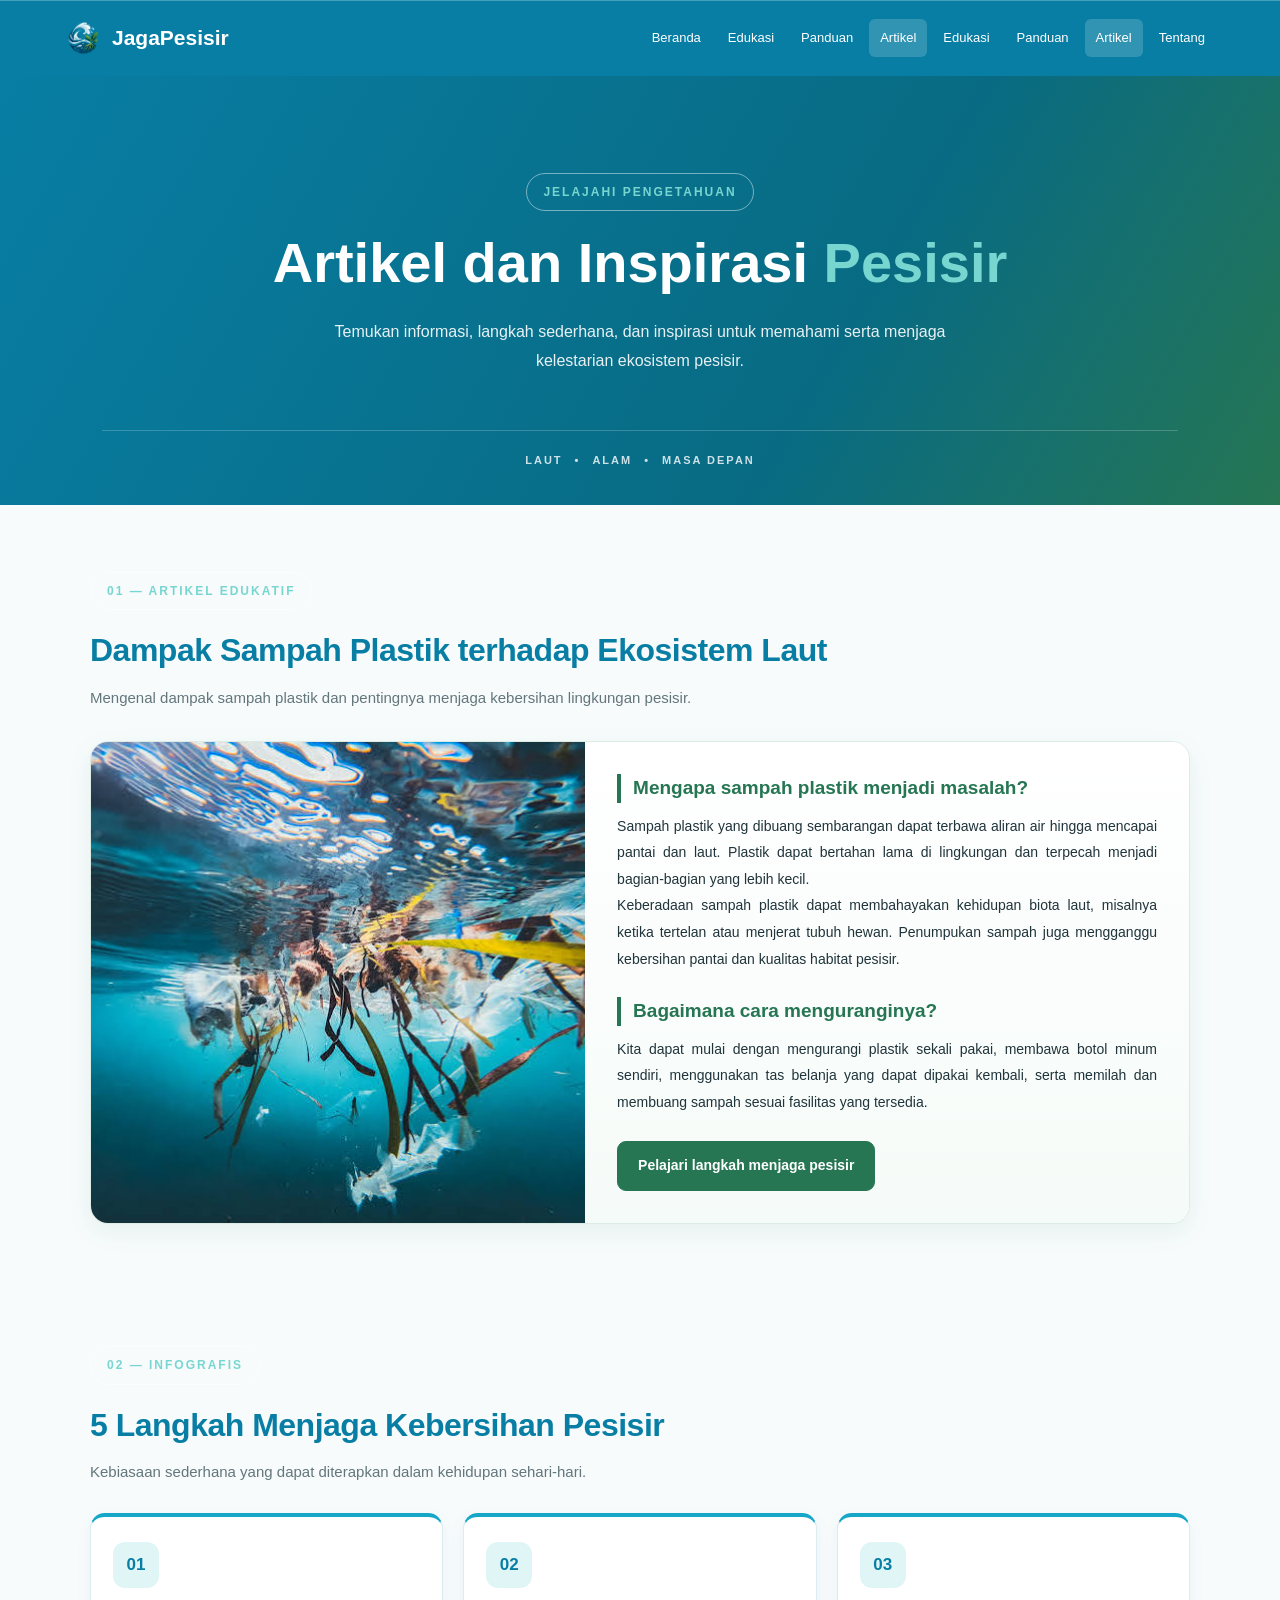
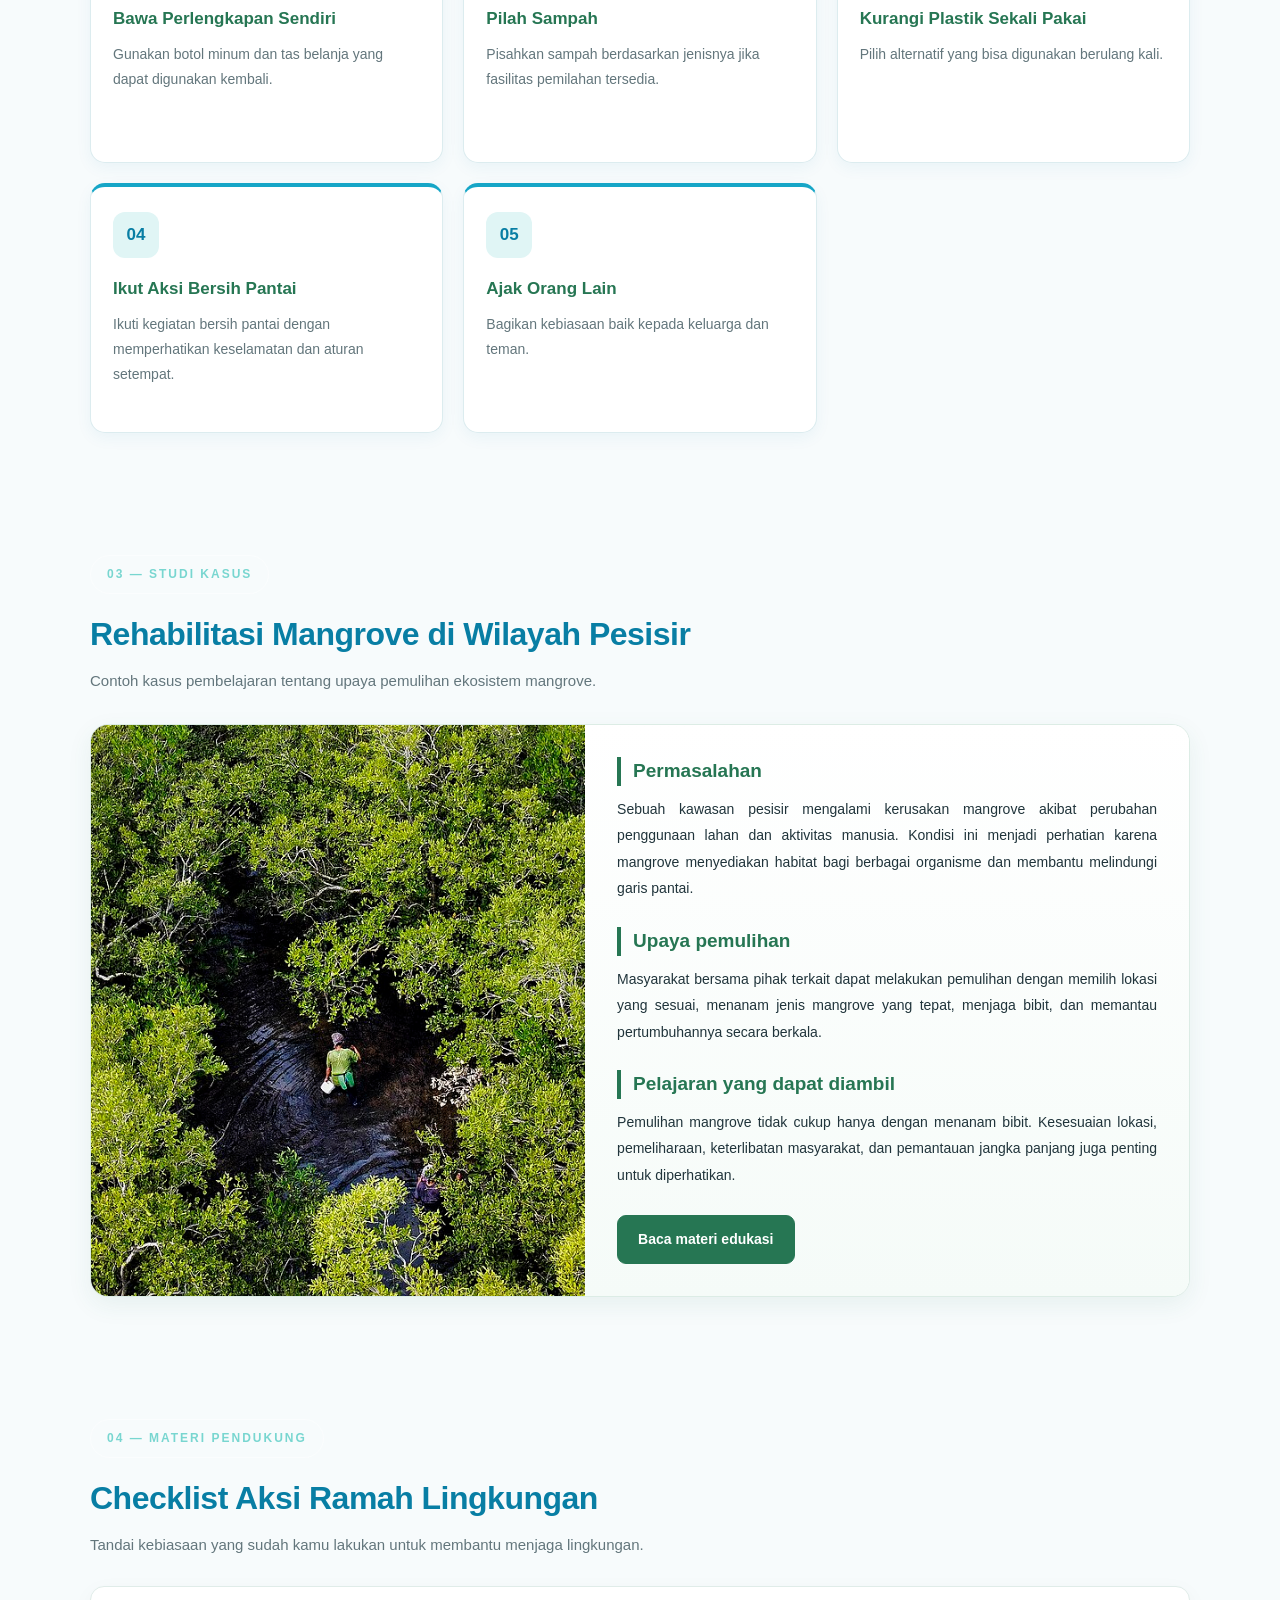
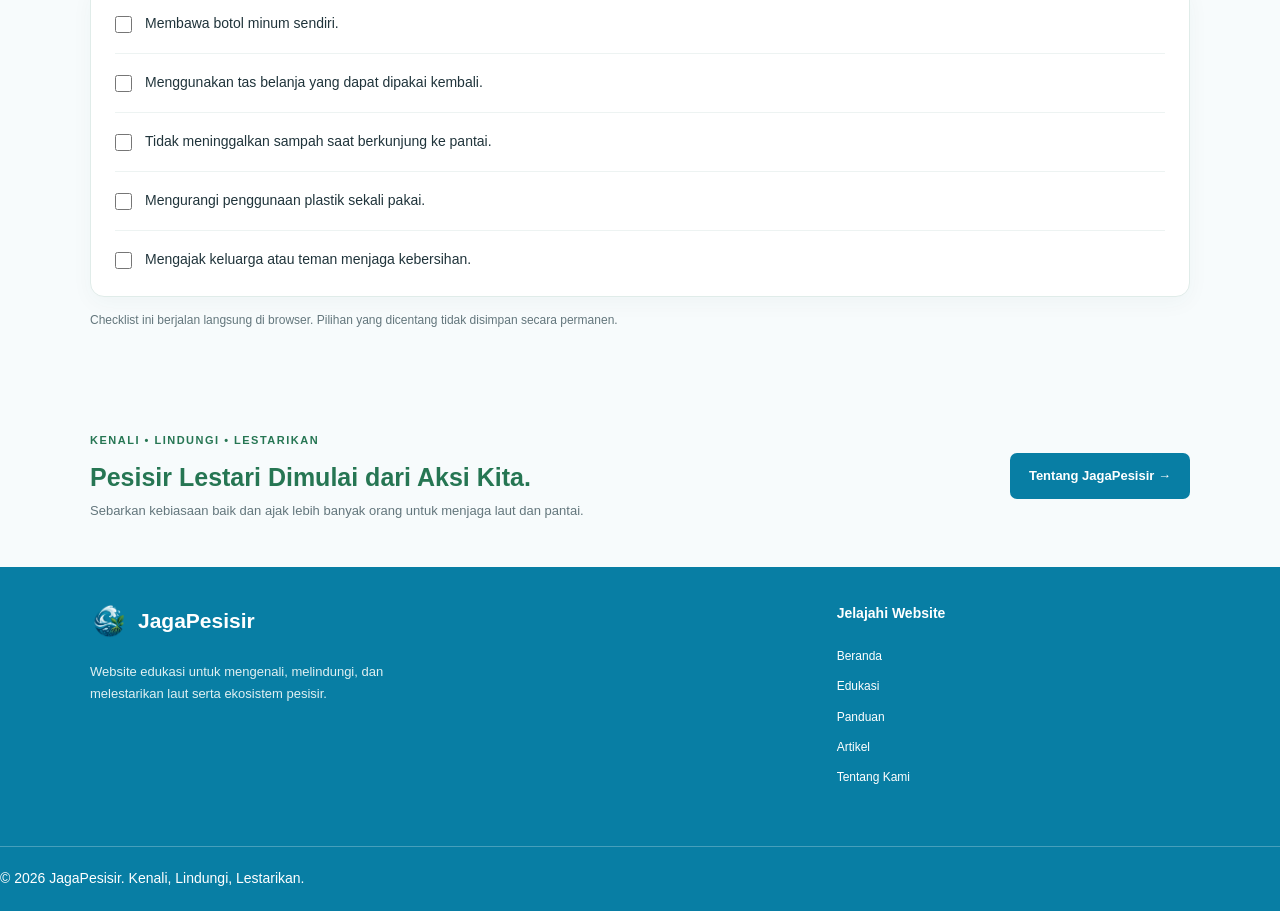
==== commit bf39f565: "perubahan halaman artikel" ====
--- a/artikel.html
+++ b/artikel.html
@@ -26,6 +26,9 @@
             <a href="edukasi.html">Edukasi</a>
             <a href="panduan.html">Panduan</a>
             <a href="artikel.html" class="active" aria-current="page">Artikel</a>
+            <a href="edukasi.html">Edukasi</a> 
+            <a href="panduan.html">Panduan</a>
+            <a href="artikel.html" class="active" aria-current="page" > Artikel</a>
             <a href="tentang.html">Tentang</a>
         </nav>
     </header>
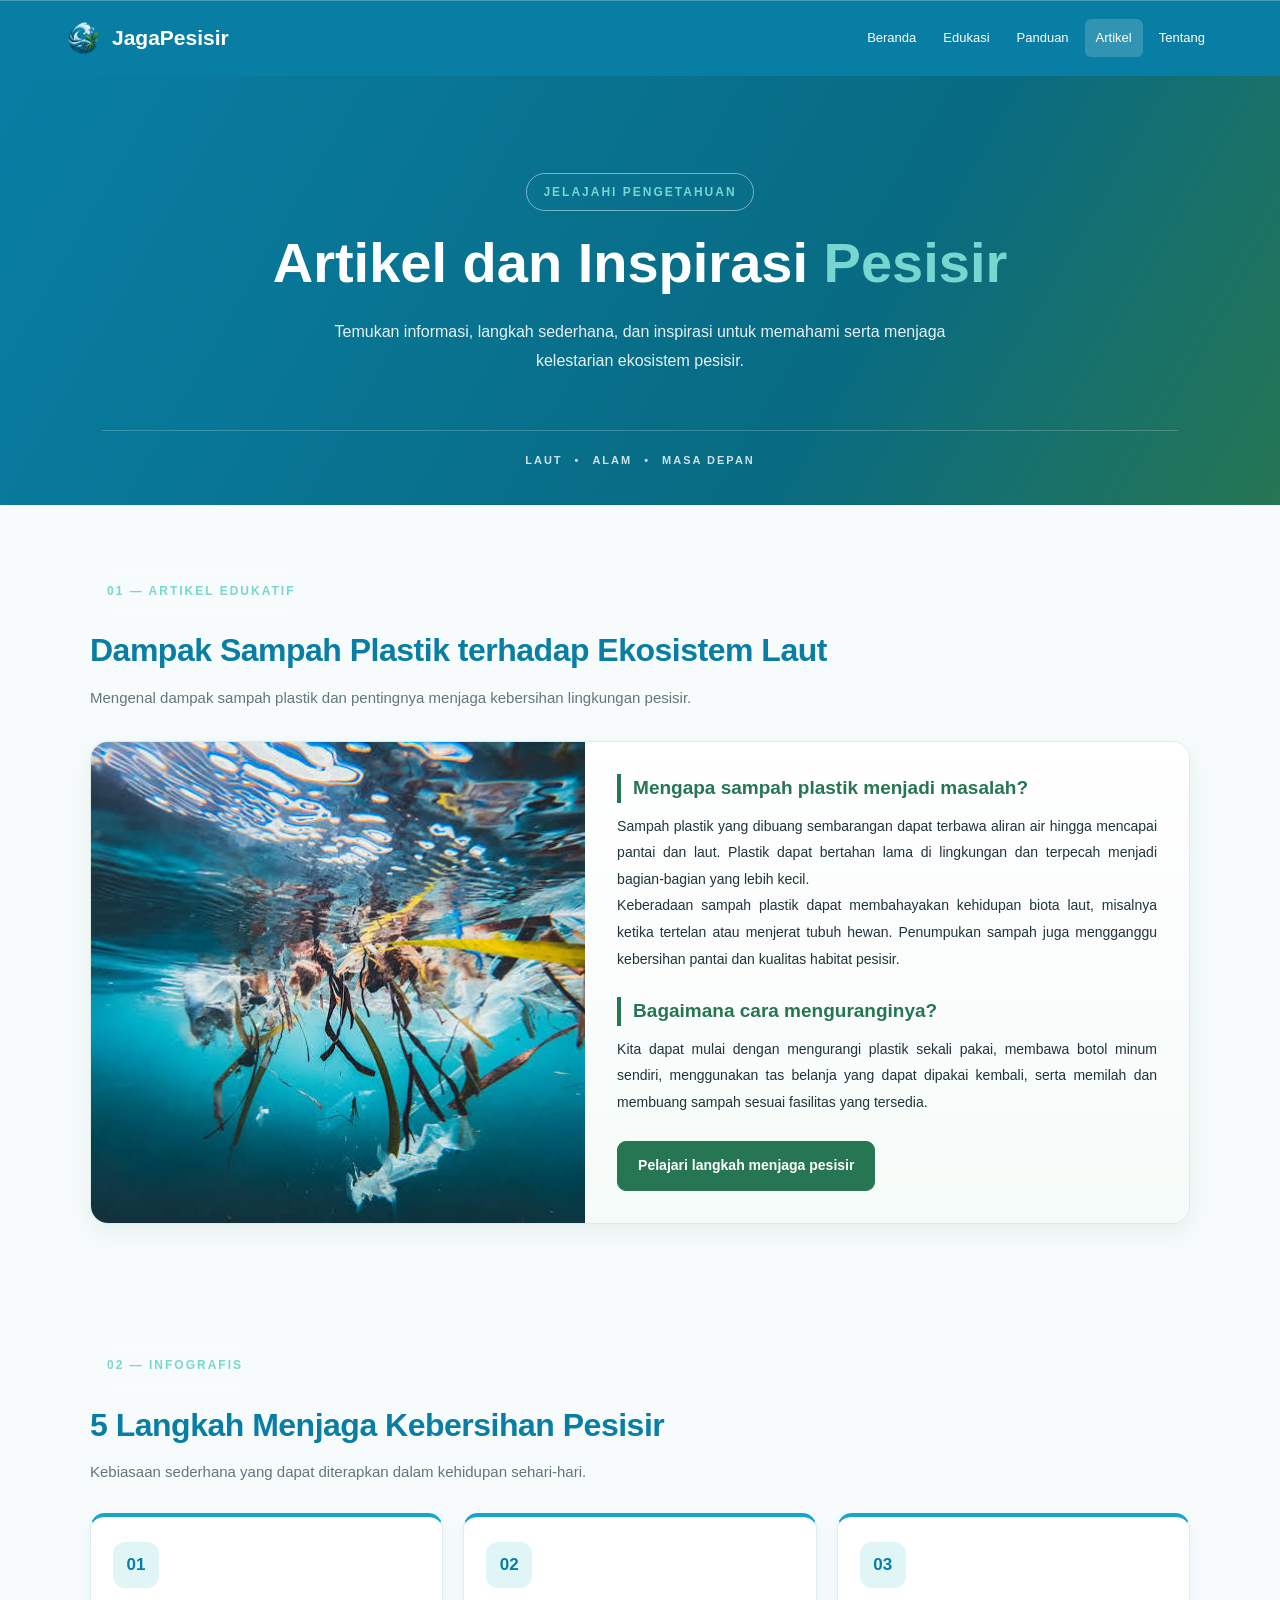
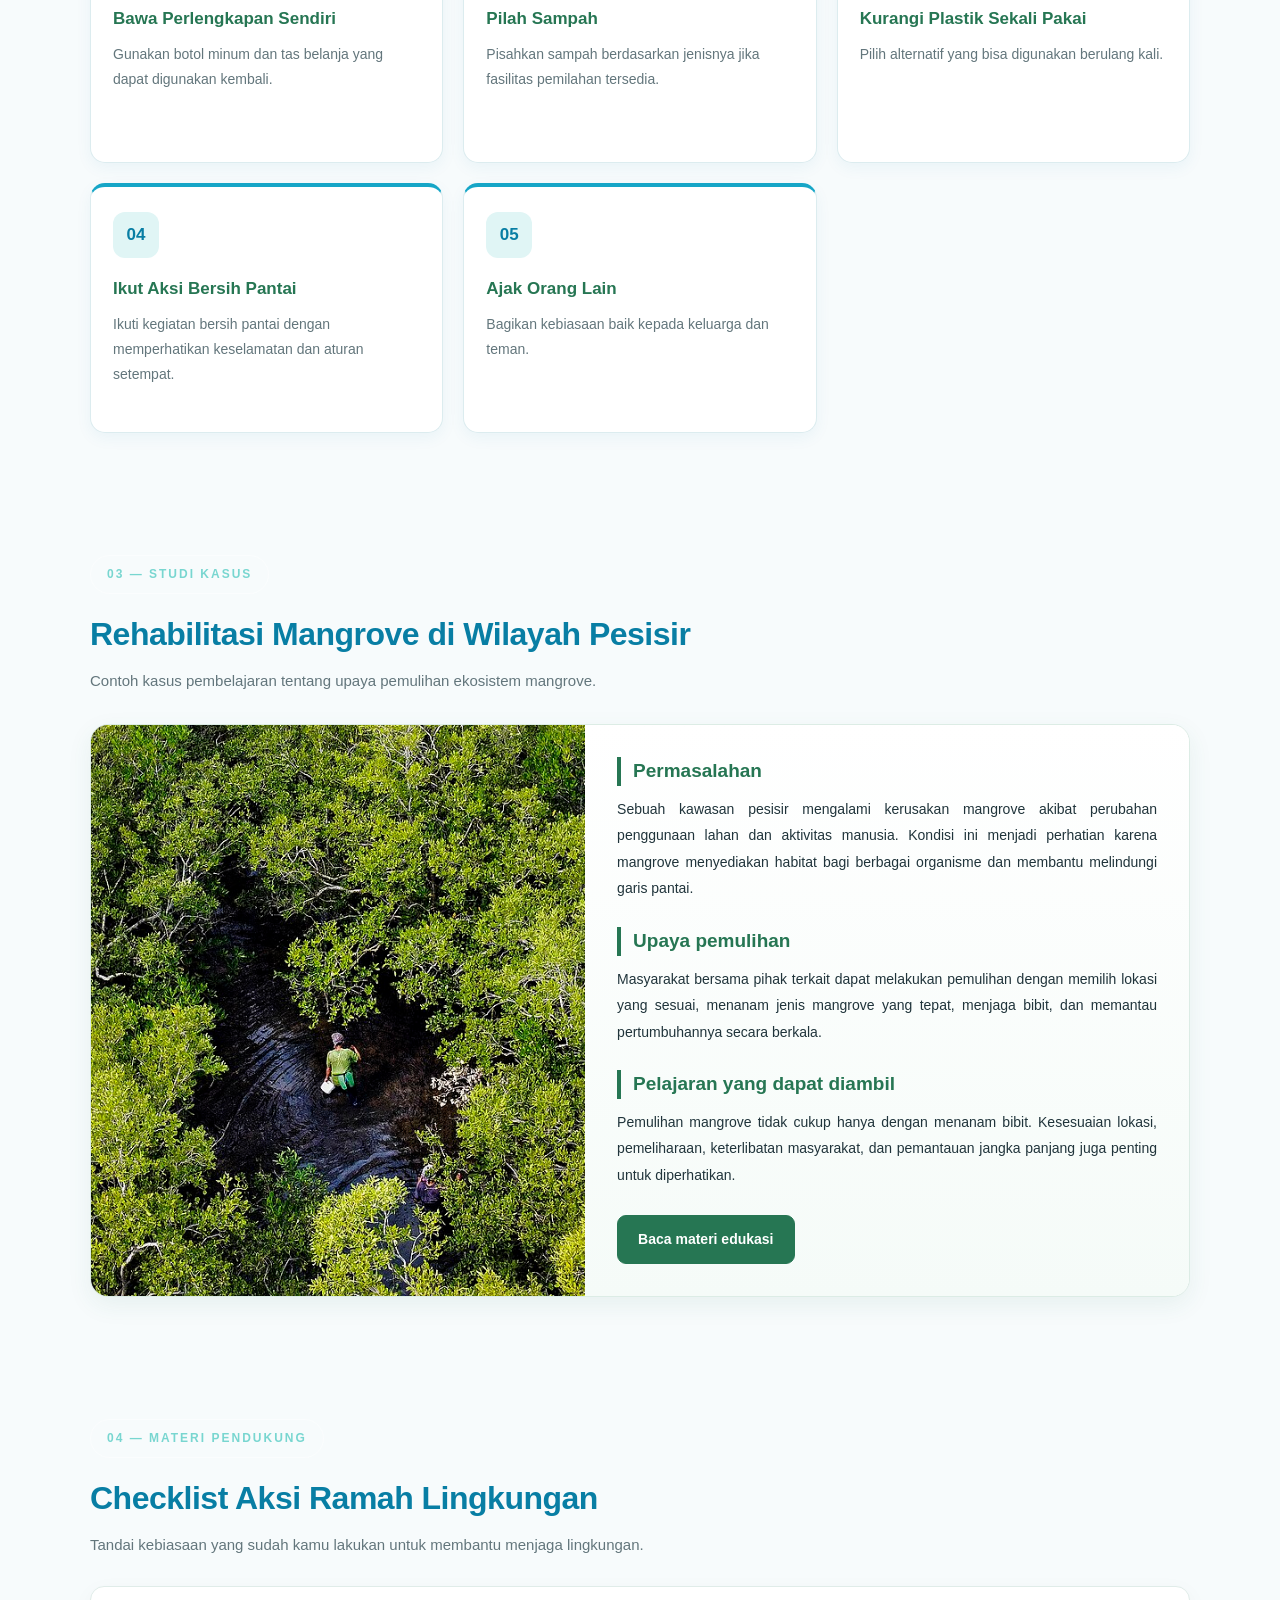
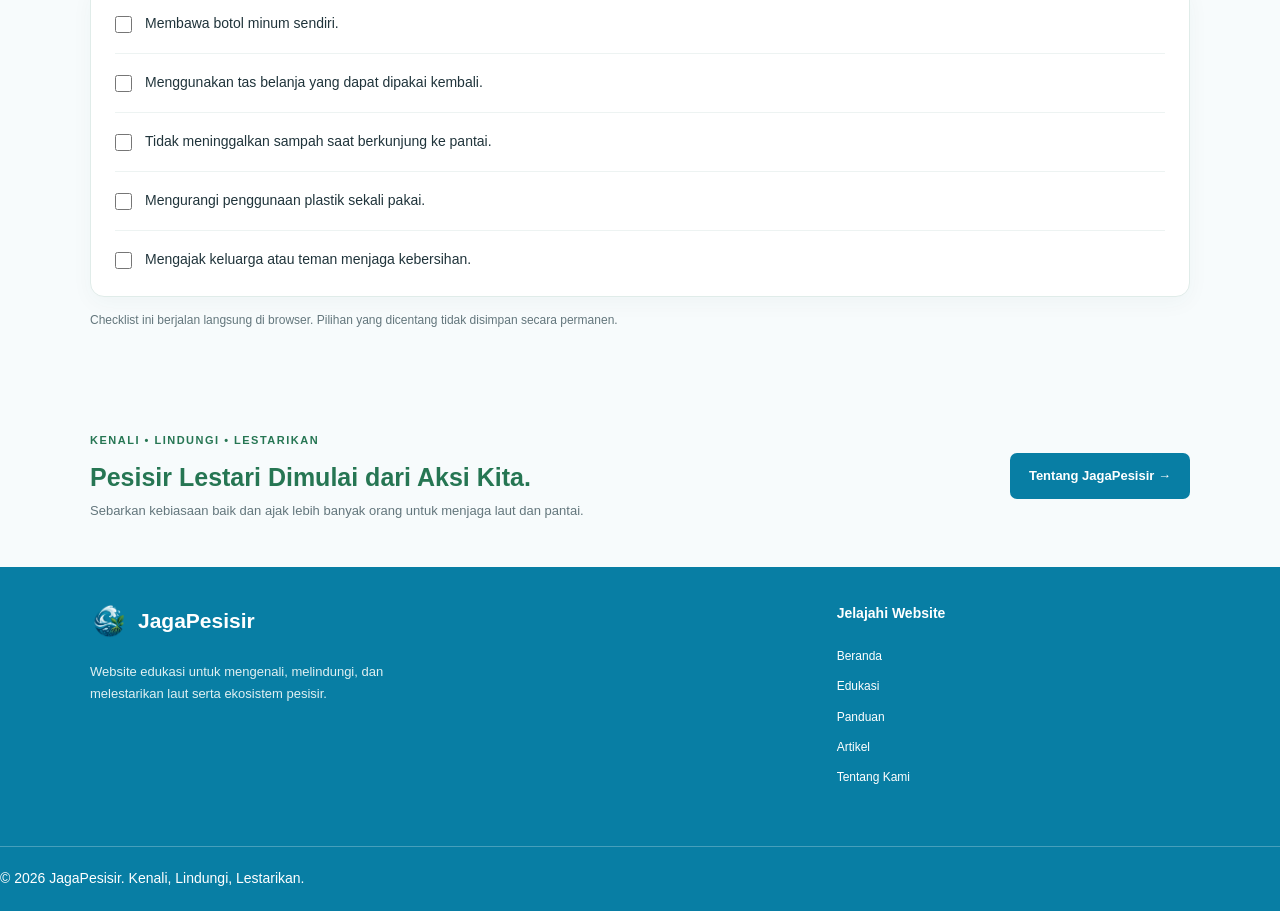
==== commit 2e164d7f: "Update halaman artikel" ====
--- a/artikel.html
+++ b/artikel.html
@@ -25,9 +25,6 @@
             <a href="index.html">Beranda</a>
             <a href="edukasi.html">Edukasi</a>
             <a href="panduan.html">Panduan</a>
-            <a href="artikel.html" class="active" aria-current="page">Artikel</a>
-            <a href="edukasi.html">Edukasi</a> 
-            <a href="panduan.html">Panduan</a>
             <a href="artikel.html" class="active" aria-current="page" > Artikel</a>
             <a href="tentang.html">Tentang</a>
         </nav>
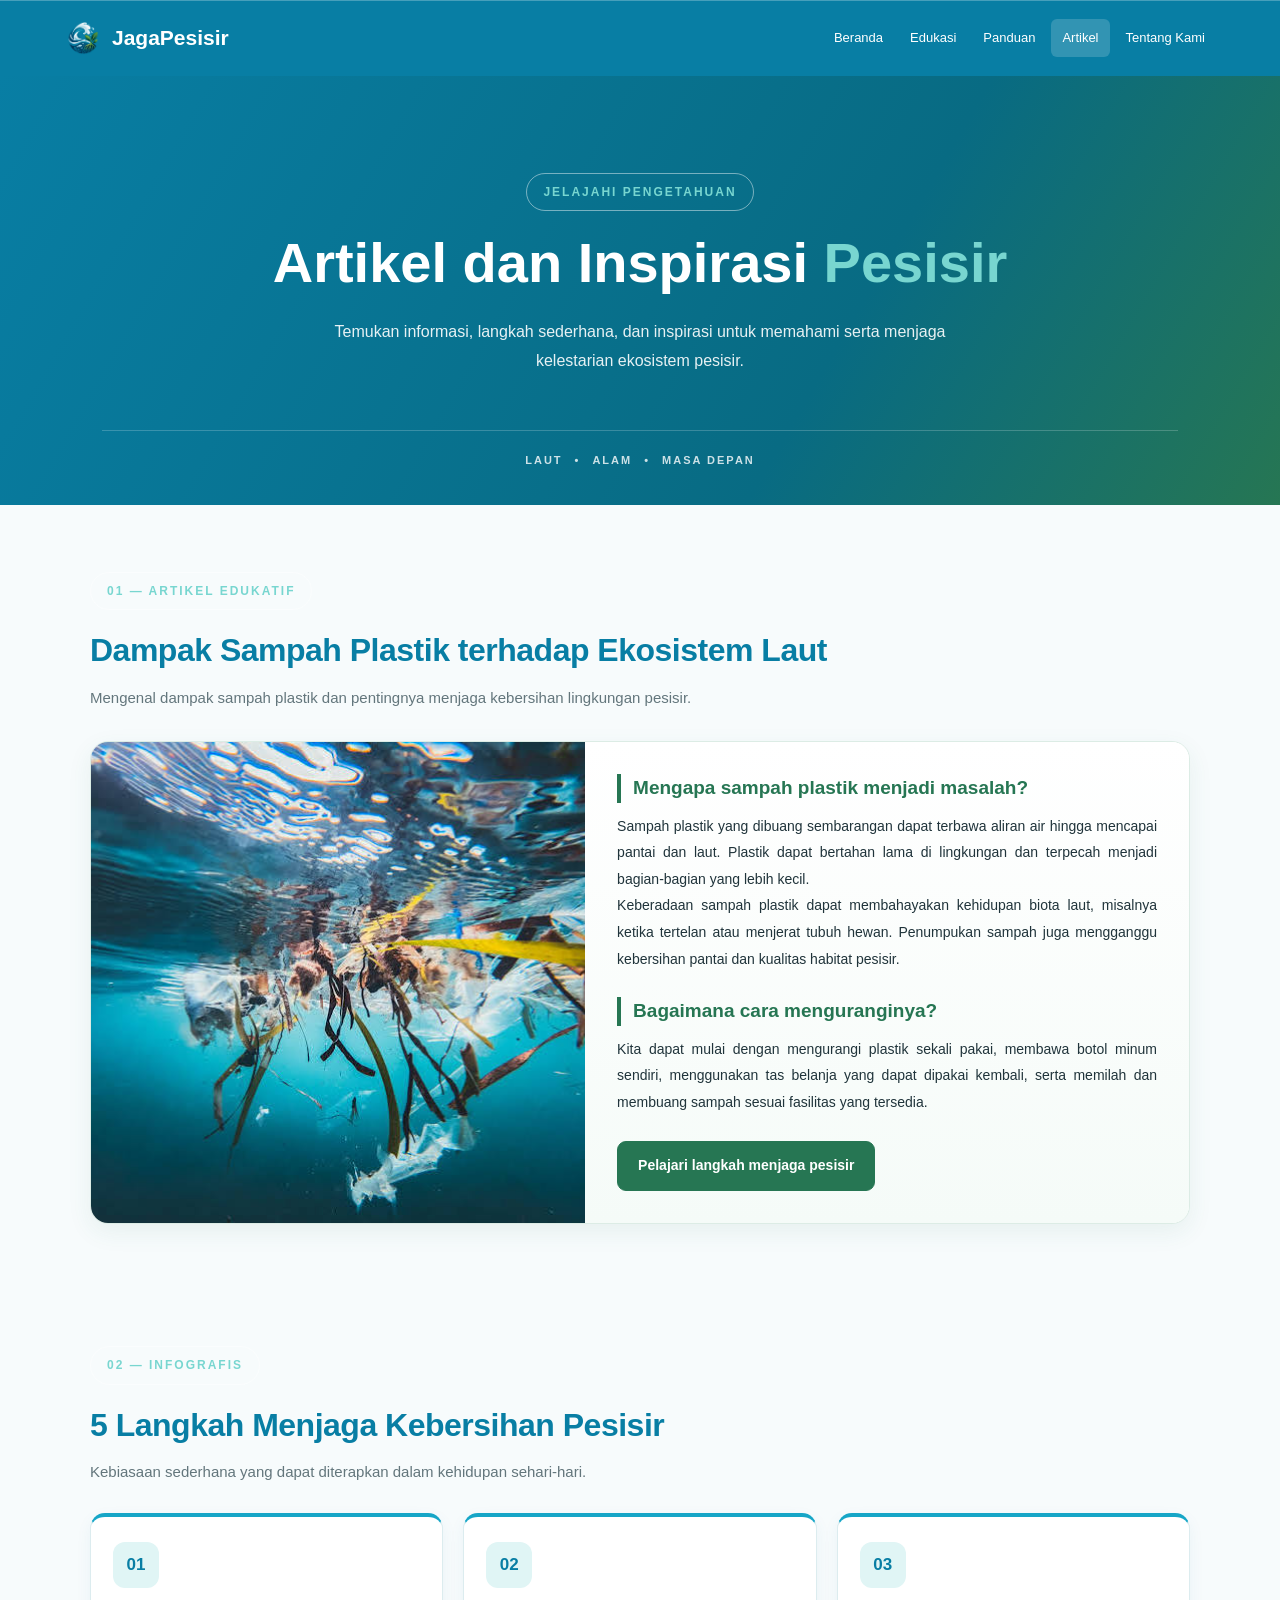
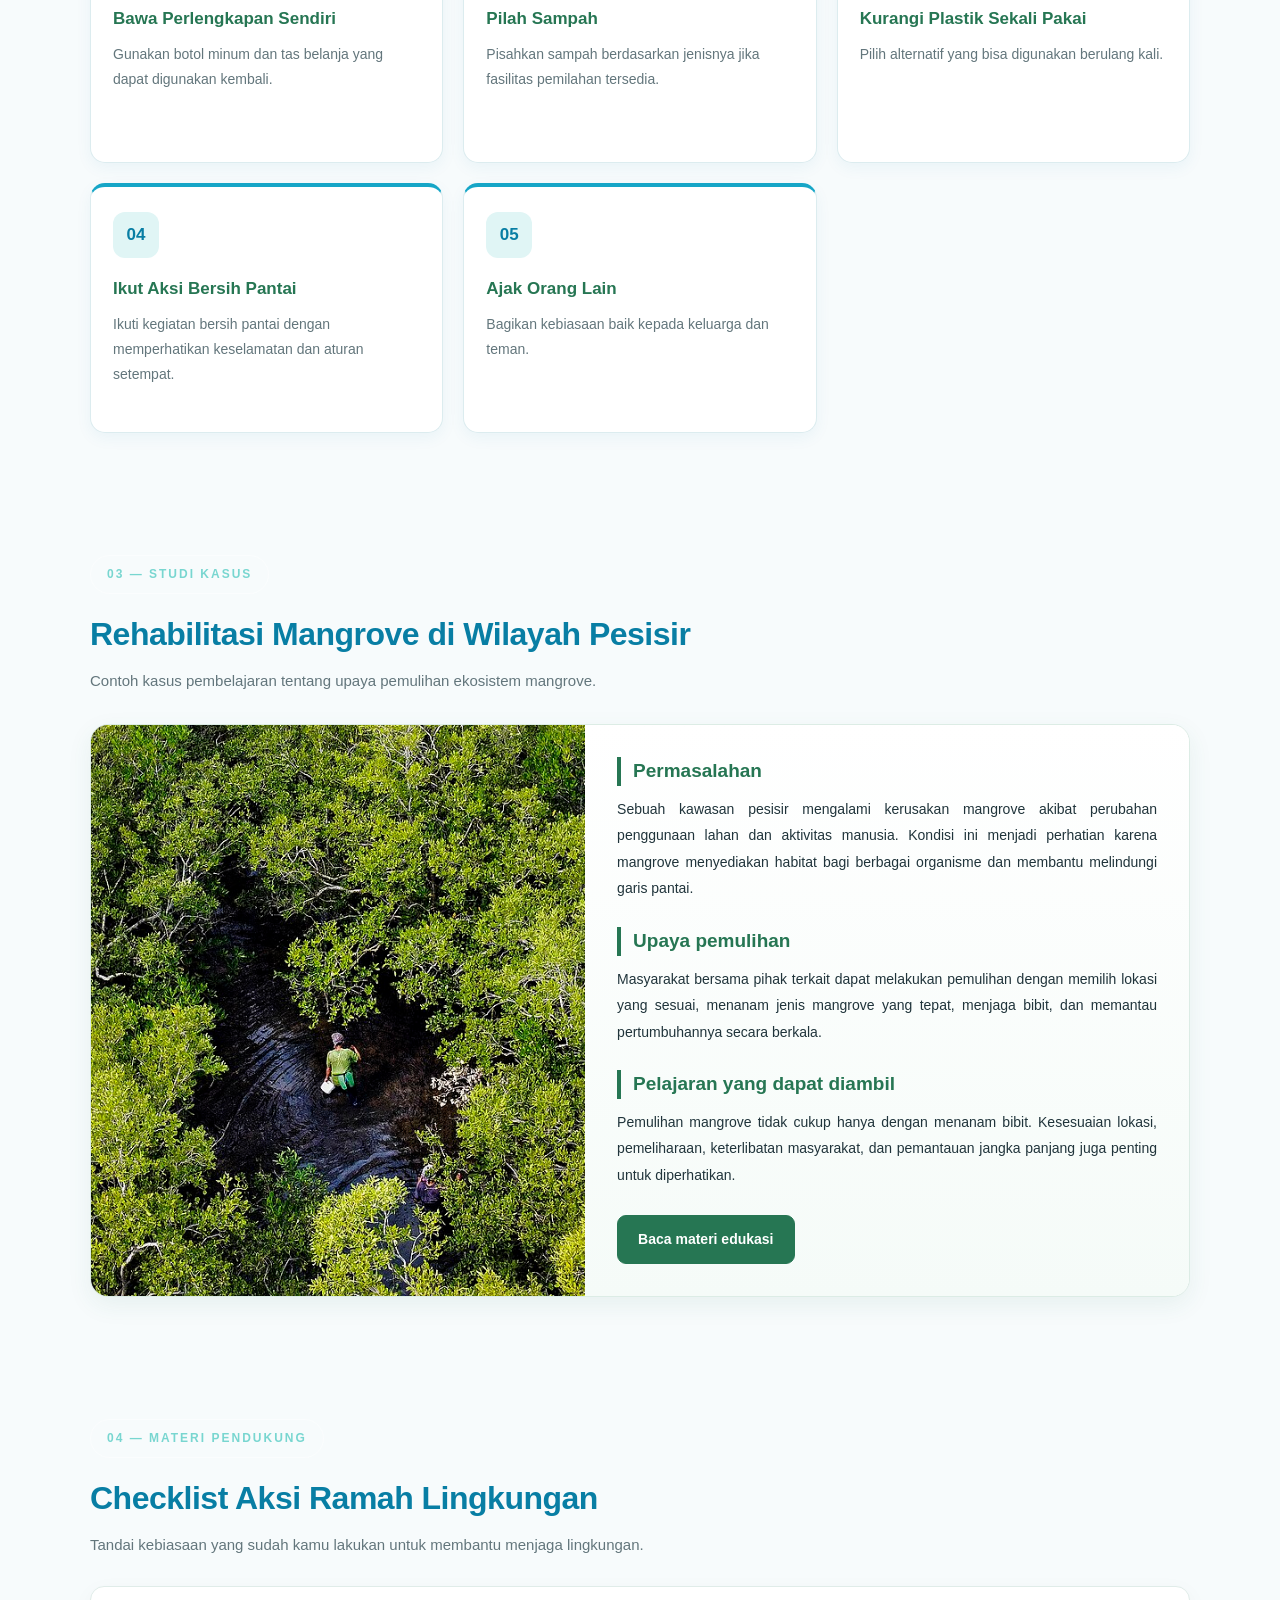
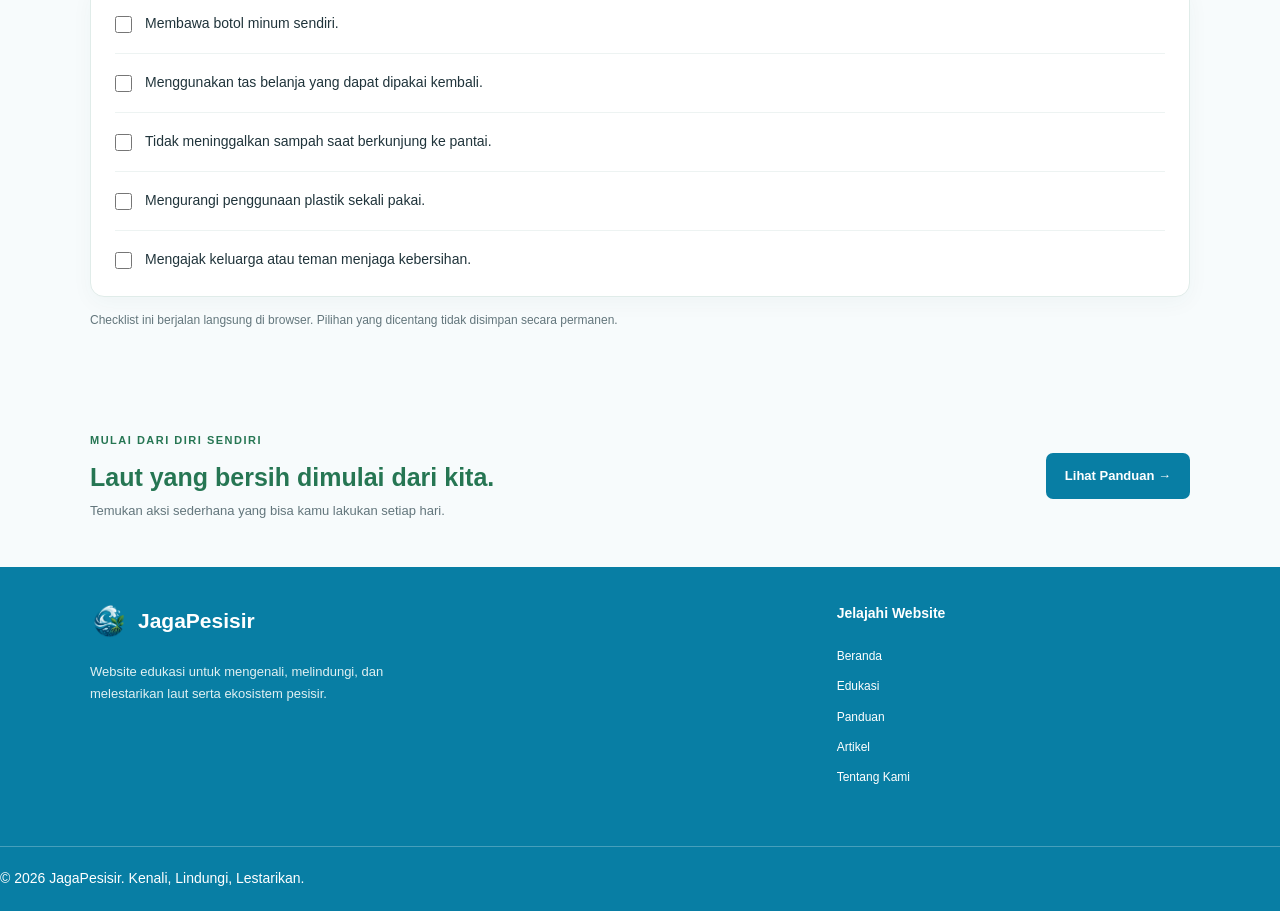
==== commit 6b6cb110: "Perbarui halaman edukasi dan artikel" ====
--- a/artikel.html
+++ b/artikel.html
@@ -12,12 +12,14 @@
 
 <body class="article-page">
 
-    <!-- Header dan navigasi -->
-    <!-- HEADER DAN NAVBAR -->
     <!-- NAVBAR -->
     <header class="navbar">
         <a href="index.html" class="logo">
-            <img src="images/logo.png" alt="" class="logo-img">
+            <img
+                src="images/logo.png"
+                alt=""
+                class="logo-img"
+            >
             <span>JagaPesisir</span>
         </a>
 
@@ -25,38 +27,37 @@
             <a href="index.html">Beranda</a>
             <a href="edukasi.html">Edukasi</a>
             <a href="panduan.html">Panduan</a>
-            <a href="artikel.html" class="active" aria-current="page" > Artikel</a>
-            <a href="tentang.html">Tentang</a>
+            <a href="artikel.html" class="active" aria-current="page">Artikel</a>
+            <a href="tentang.html">Tentang Kami</a>
         </nav>
     </header>
-
     <main>
 
         
-<!-- HERO ARTIKEL -->
-<section class="article-hero">
-    <div class="article-hero-content">
-        <p class="article-label">JELAJAHI PENGETAHUAN</p>
-
-        <h1>
-            Artikel dan Inspirasi
-            <span>Pesisir</span>
-        </h1>
-
-        <p class="article-description">
-            Temukan informasi, langkah sederhana, dan inspirasi
-            untuk memahami serta menjaga kelestarian ekosistem pesisir.
-        </p>
-    </div>
-
-    <div class="article-hero-decoration" aria-hidden="true">
-        <span>LAUT</span>
-        <span>•</span>
-        <span>ALAM</span>
-        <span>•</span>
-        <span>MASA DEPAN</span>
-    </div>
-</section>
+    <!-- HERO ARTIKEL -->
+    <section class="article-hero">
+        <div class="article-hero-content">
+            <p class="article-label">JELAJAHI PENGETAHUAN</p>
+
+            <h1>
+                Artikel dan Inspirasi
+                <span>Pesisir</span>
+            </h1>
+
+            <p class="article-description">
+                Temukan informasi, langkah sederhana, dan inspirasi
+                untuk memahami serta menjaga kelestarian ekosistem pesisir.
+            </p>
+        </div>
+
+        <div class="article-hero-decoration" aria-hidden="true">
+            <span>LAUT</span>
+            <span>•</span>
+            <span>ALAM</span>
+            <span>•</span>
+            <span>MASA DEPAN</span>
+        </div>
+    </section>
 
 
         <!-- Artikel edukatif -->
@@ -279,33 +280,32 @@
             </p>
         </section>
 
-        <!-- Ajakan -->
-        <section class="closing container">
-            <div>
-                <p class="eyebrow">KENALI • LINDUNGI • LESTARIKAN</p>
-
-                <h2>Pesisir Lestari Dimulai dari Aksi Kita.</h2>
-
-                <p>
-                    Sebarkan kebiasaan baik dan ajak lebih banyak orang
-                    untuk menjaga laut dan pantai.
-                </p>
-            </div>
-
-            <a href="tentang.html" class="button closing-button">
-                Tentang JagaPesisir →
-            </a>
-        </section>
+    <!-- AJAKAN -->
+    <section class="closing container">
+        <div>
+            <p class="eyebrow">MULAI DARI DIRI SENDIRI</p>
+            <h2>Laut yang bersih dimulai dari kita.</h2>
+            <p>Temukan aksi sederhana yang bisa kamu lakukan setiap hari.</p>
+        </div>
+
+        <a href="panduan.html" class="button closing-button">
+            Lihat Panduan →
+        </a>
+    </section>
 
     </main>
 
-    <!-- Footer -->
+    <!-- FOOTER -->
     <footer class="footer">
         <div class="container footer-content">
 
-            <div>
+            <div class="footer-about">
                 <a href="index.html" class="logo">
-                    <img src="images/logo.png" alt="" class="logo-img">
+                    <img
+                        src="images/logo.png"
+                        alt=""
+                        class="logo-img"
+                    >
                     <span>JagaPesisir</span>
                 </a>
 
@@ -317,18 +317,17 @@
 
             <div class="footer-links">
                 <h3>Jelajahi Website</h3>
+
                 <a href="index.html">Beranda</a>
                 <a href="edukasi.html">Edukasi</a>
                 <a href="panduan.html">Panduan</a>
                 <a href="artikel.html">Artikel</a>
                 <a href="tentang.html">Tentang Kami</a>
             </div>
-
-        </div>
-
+        </div>
         <div class="container footer-bottom">
             <p>
-                © 2026 JagaPesisir. Kenali, Lindungi, Lestarikan.
+            © 2026 JagaPesisir. Kenali, Lindungi, Lestarikan.
             </p>
         </div>
     </footer>
--- a/css/style.css
+++ b/css/style.css
@@ -1114,9 +1114,13 @@
 
 /*AJAKAN SEBELUM FOOTER MENYESUAIKAN BERANDA*/
 
+
+/* AJAKAN SEBELUM FOOTER */
+
 .education-page .closing {
-    padding-top: 45px;
-    padding-bottom: 45px;
+    width: min(1100px, calc(100% - 40px));
+    margin: 0 auto;
+    padding: 55px 0;
     display: flex;
     align-items: center;
     justify-content: space-between;
@@ -1124,44 +1128,65 @@
 }
 
 .education-page .closing .eyebrow {
-    margin-bottom: 12px;
+    margin: 0 0 12px;
+    font-size: 13px;
+    letter-spacing: 1.5px;
 }
 
 .education-page .closing h2 {
-    margin: 0 0 6px;
+    margin: 0 0 12px;
     color: var(--mangrove);
-    font-size: clamp(25px, 3vw, 35px);
-    line-height: 1.3;
+    font-size: clamp(32px, 3.5vw, 52px);
+    line-height: 1.2;
 }
 
 .education-page .closing > div > p:last-child {
     margin: 0;
     color: var(--muted);
-    font-size: 13px;
+    font-size: 20px;
+    line-height: 1.8;
 }
 
 .education-page .closing-button {
     flex-shrink: 0;
-    padding: 18px 28px;
-    min-height: 65px;
-    border-radius: 10px;
+    padding: 12px 20px;
+    min-height: 45px;
+    border-radius: 9px;
     background: var(--ocean);
     color: white;
-    font-size: 16px;
+    font-size: 22px;
+    font-weight: bold;
 }
 
 .education-page .closing-button:hover {
     background: var(--mangrove);
 }
 
-/*FOOTER - MENYESUAIKAN BERANDA*/
-
-.education-page > footer.footer {
-    margin: 0;
-    padding-top: 35px;
-    background: var(--ocean);
-    color: white;
-    font-family: Arial, sans-serif;
+/* RESPONSIVE TABLET */
+@media (max-width: 800px) {
+    .education-page .closing {
+        align-items: flex-start;
+    }
+}
+
+/* RESPONSIVE SMARTPHONE */
+@media (max-width: 550px) {
+    .education-page .closing {
+        width: calc(100% - 32px);
+        align-items: stretch;
+        flex-direction: column;
+        gap: 18px;
+        padding: 32px 0;
+    }
+
+    .education-page .closing h2 {
+        font-size: 24px;
+    }
+
+    .education-page .closing-button {
+        width: 100%;
+        min-height: 45px;
+    }
 }
 
 .education-page > footer.footer .footer-content {
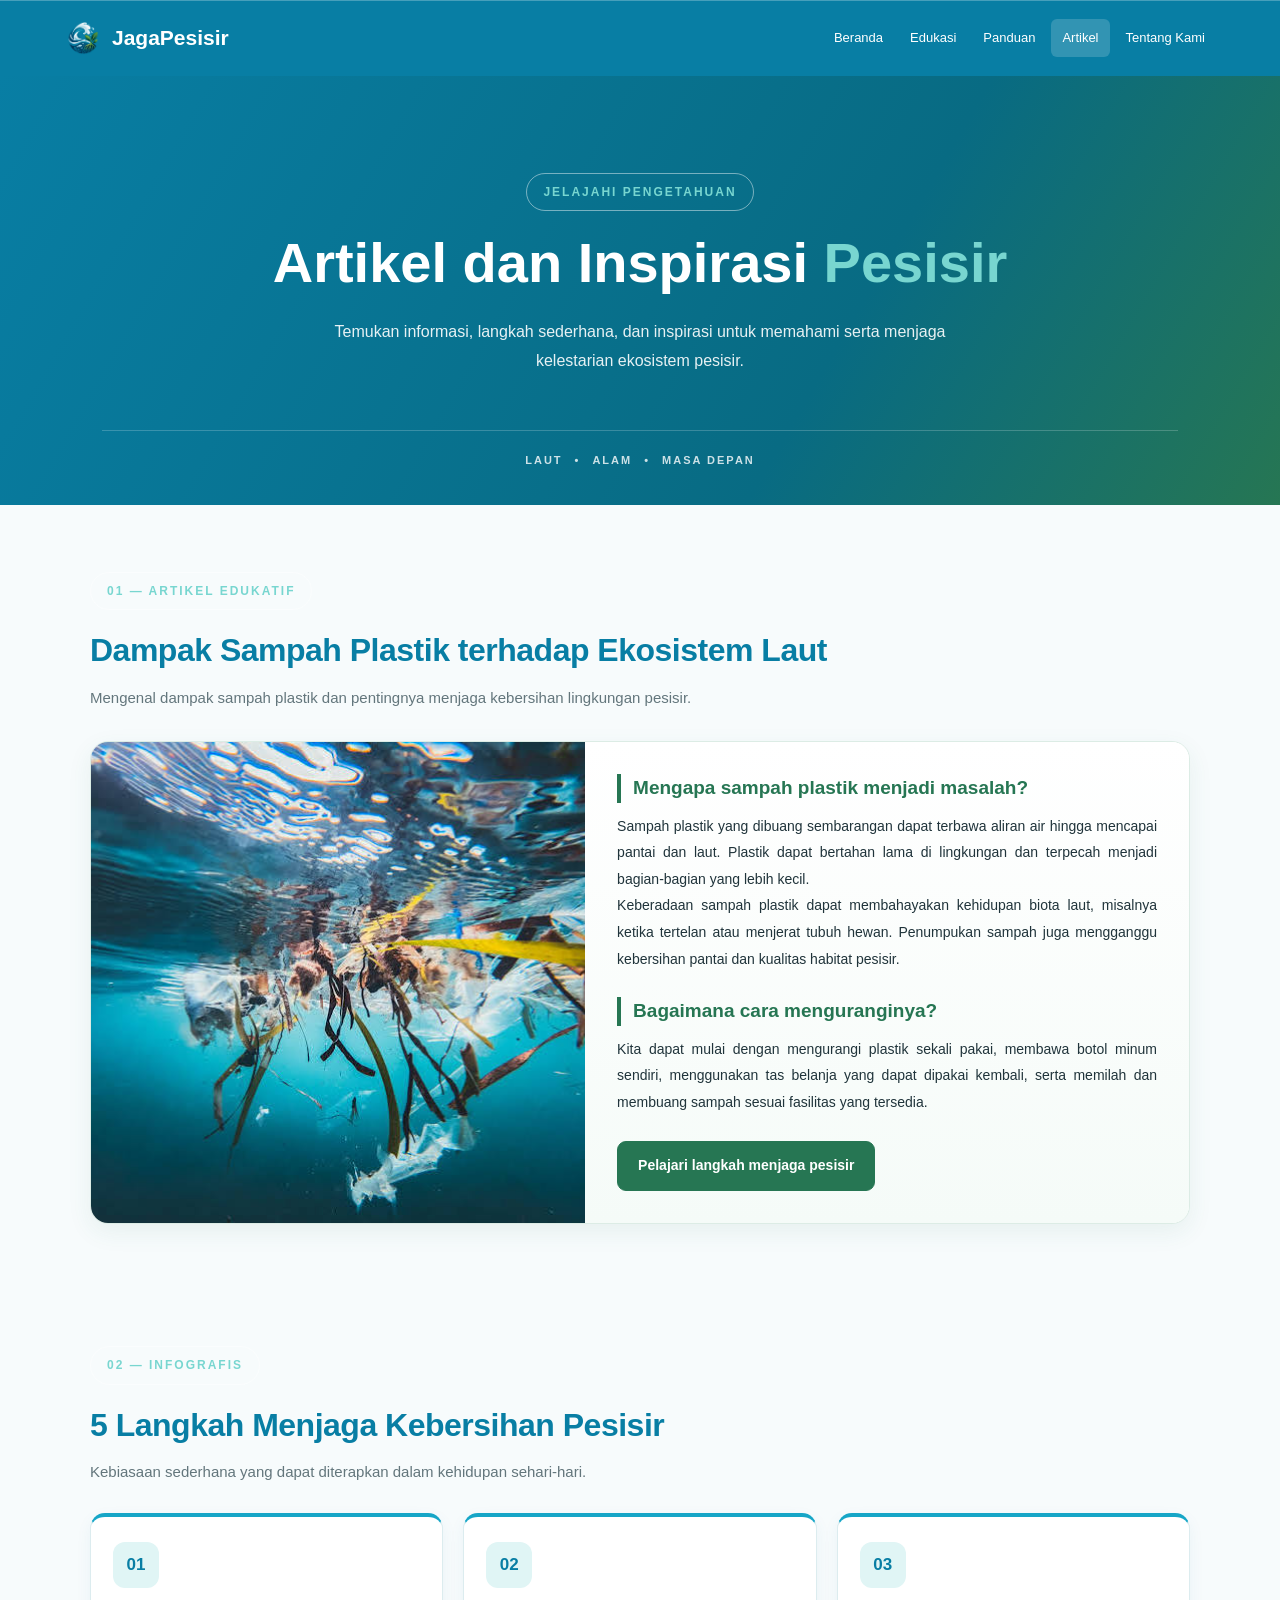
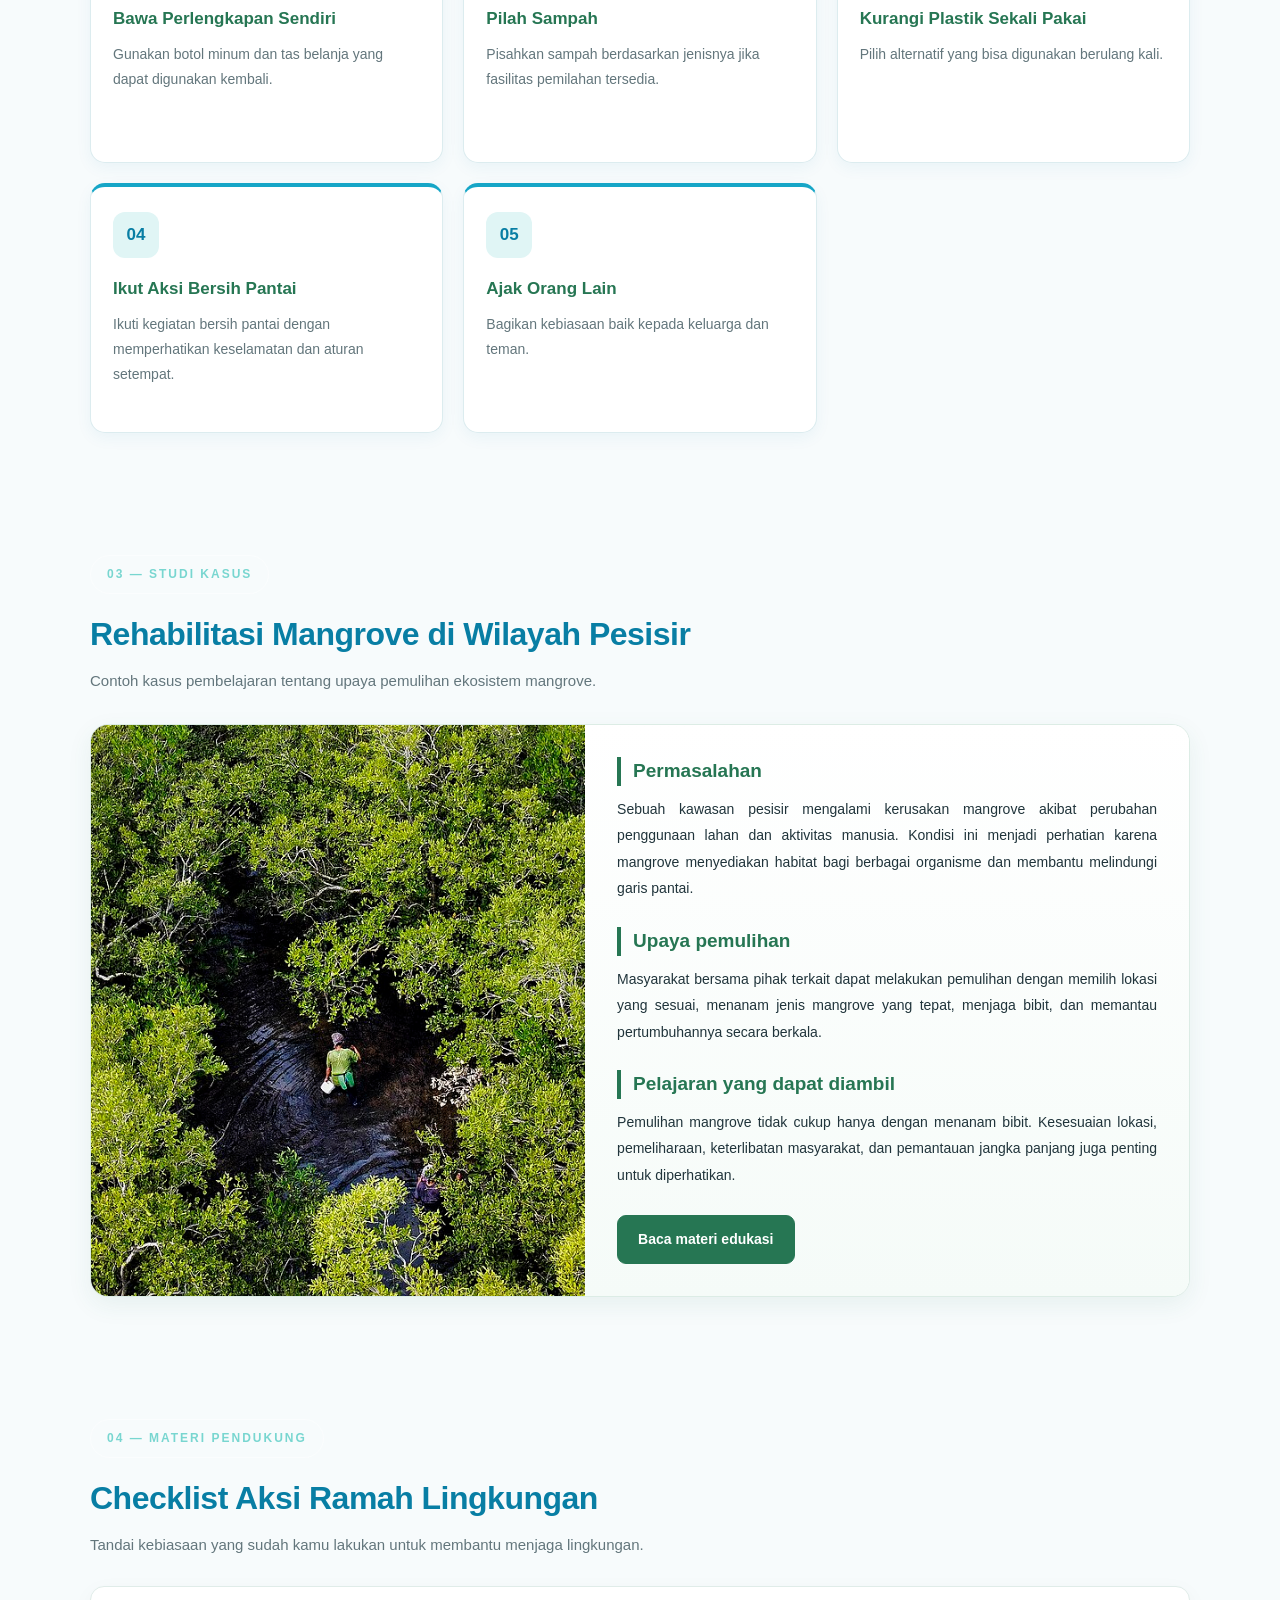
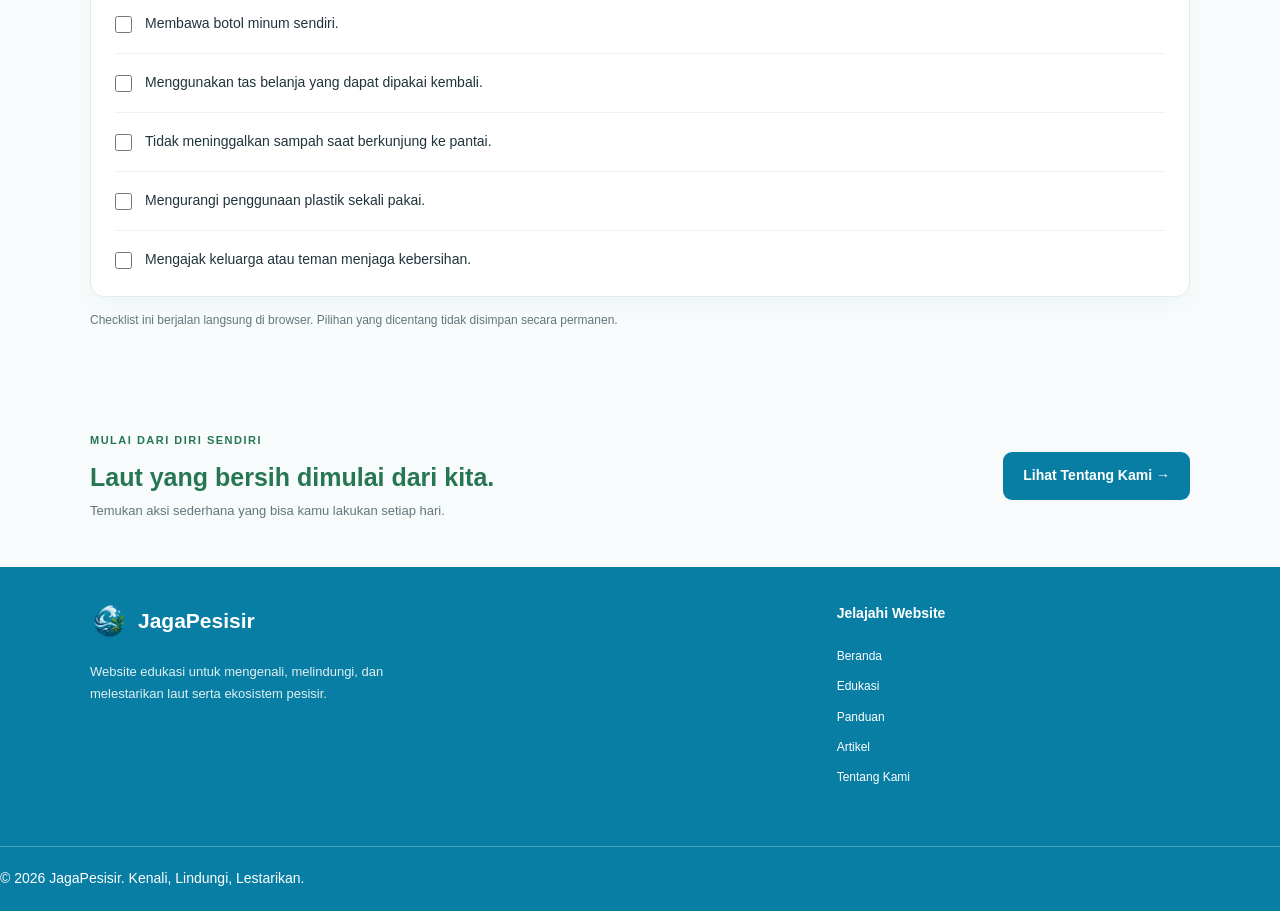
==== commit 866a27fa: "Perbarui halaman artikel" ====
--- a/artikel.html
+++ b/artikel.html
@@ -288,8 +288,8 @@
             <p>Temukan aksi sederhana yang bisa kamu lakukan setiap hari.</p>
         </div>
 
-        <a href="panduan.html" class="button closing-button">
-            Lihat Panduan →
+        <a href="tentang.html" class="button closing-button">
+            Lihat Tentang Kami →
         </a>
     </section>
 
--- a/css/style.css
+++ b/css/style.css
@@ -366,9 +366,13 @@
 
 .closing-button {
     flex-shrink: 0;
+    padding: 12px 20px;
+    min-height: 45px;
+    border-radius: 9px;
     background: var(--ocean);
     color: white;
-}
+    font-size: 14px;
+}   
 
 .closing-button:hover {
     background: var(--mangrove);
@@ -1657,8 +1661,6 @@
 }
 
 
-/* KARTU ARTIKEL UTAMA */
-
 
 /* STUDI KASUS — REHABILITASI MANGROVE */
 
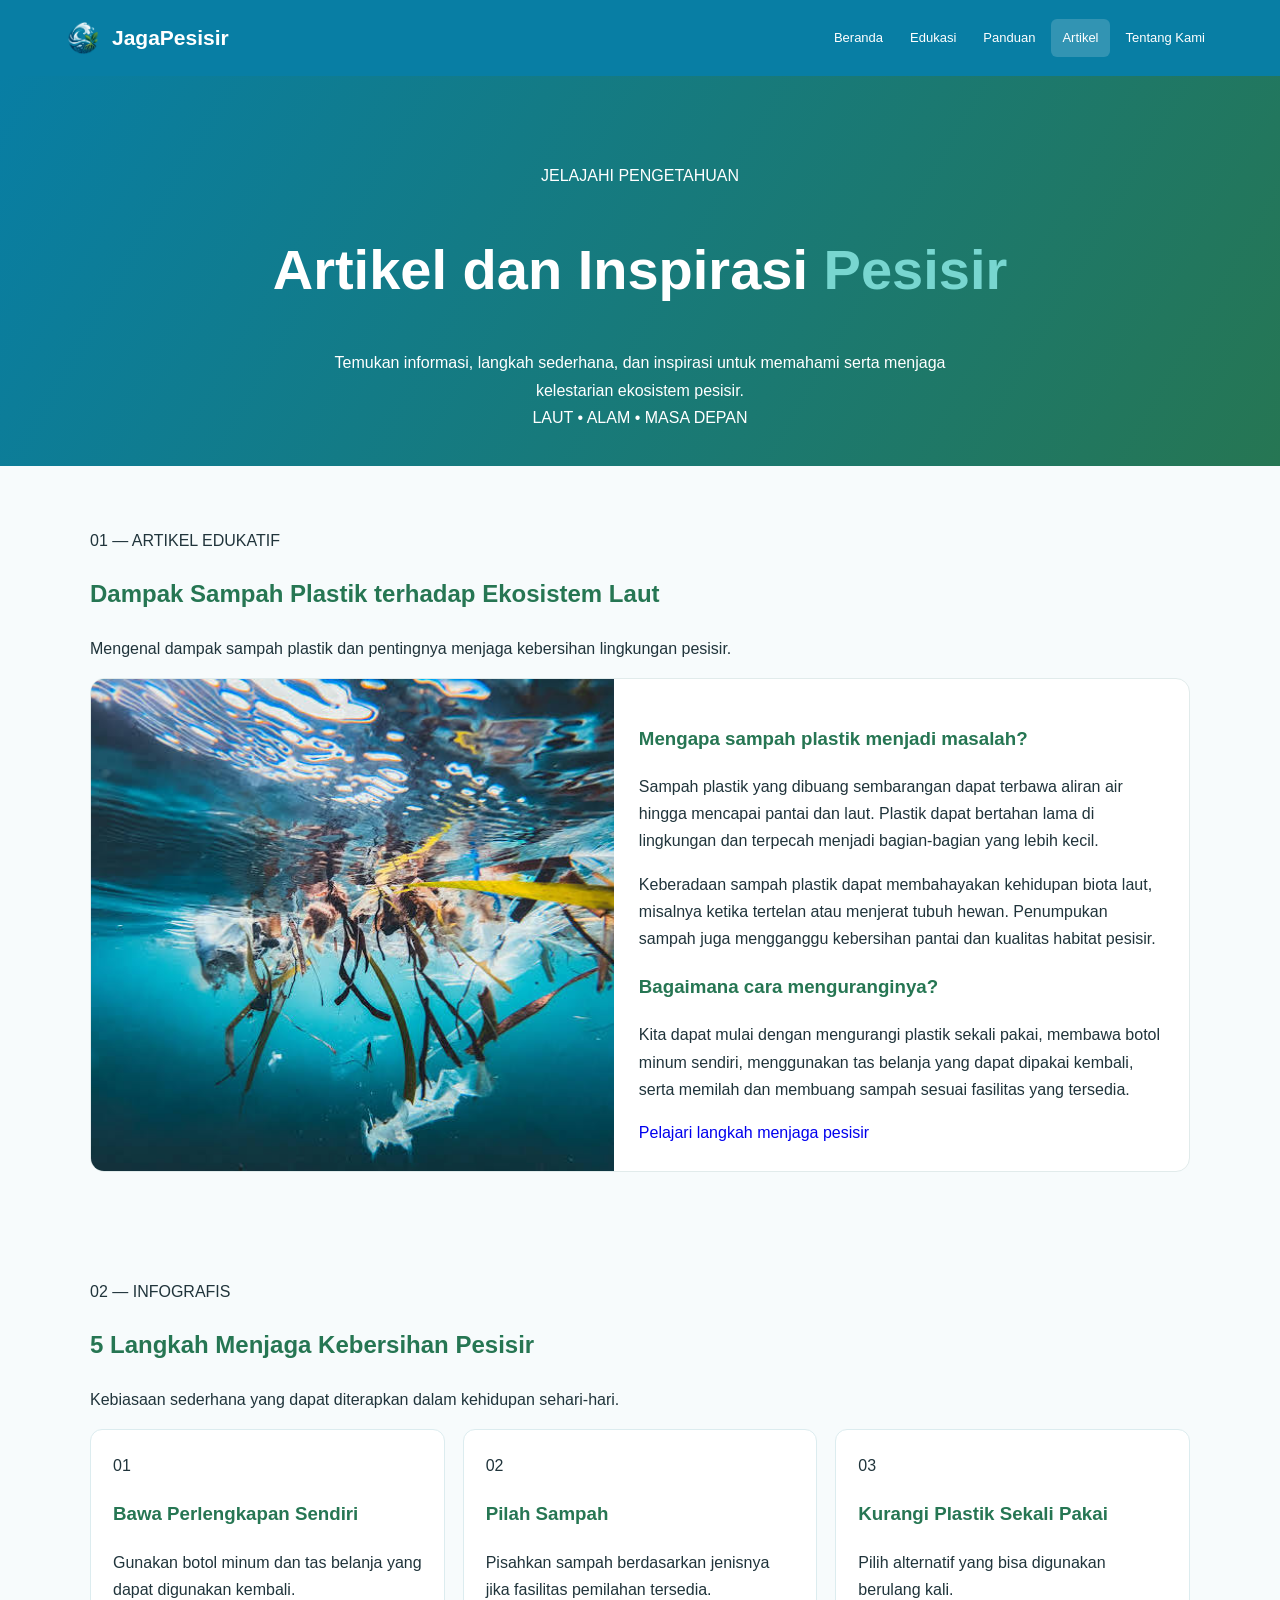
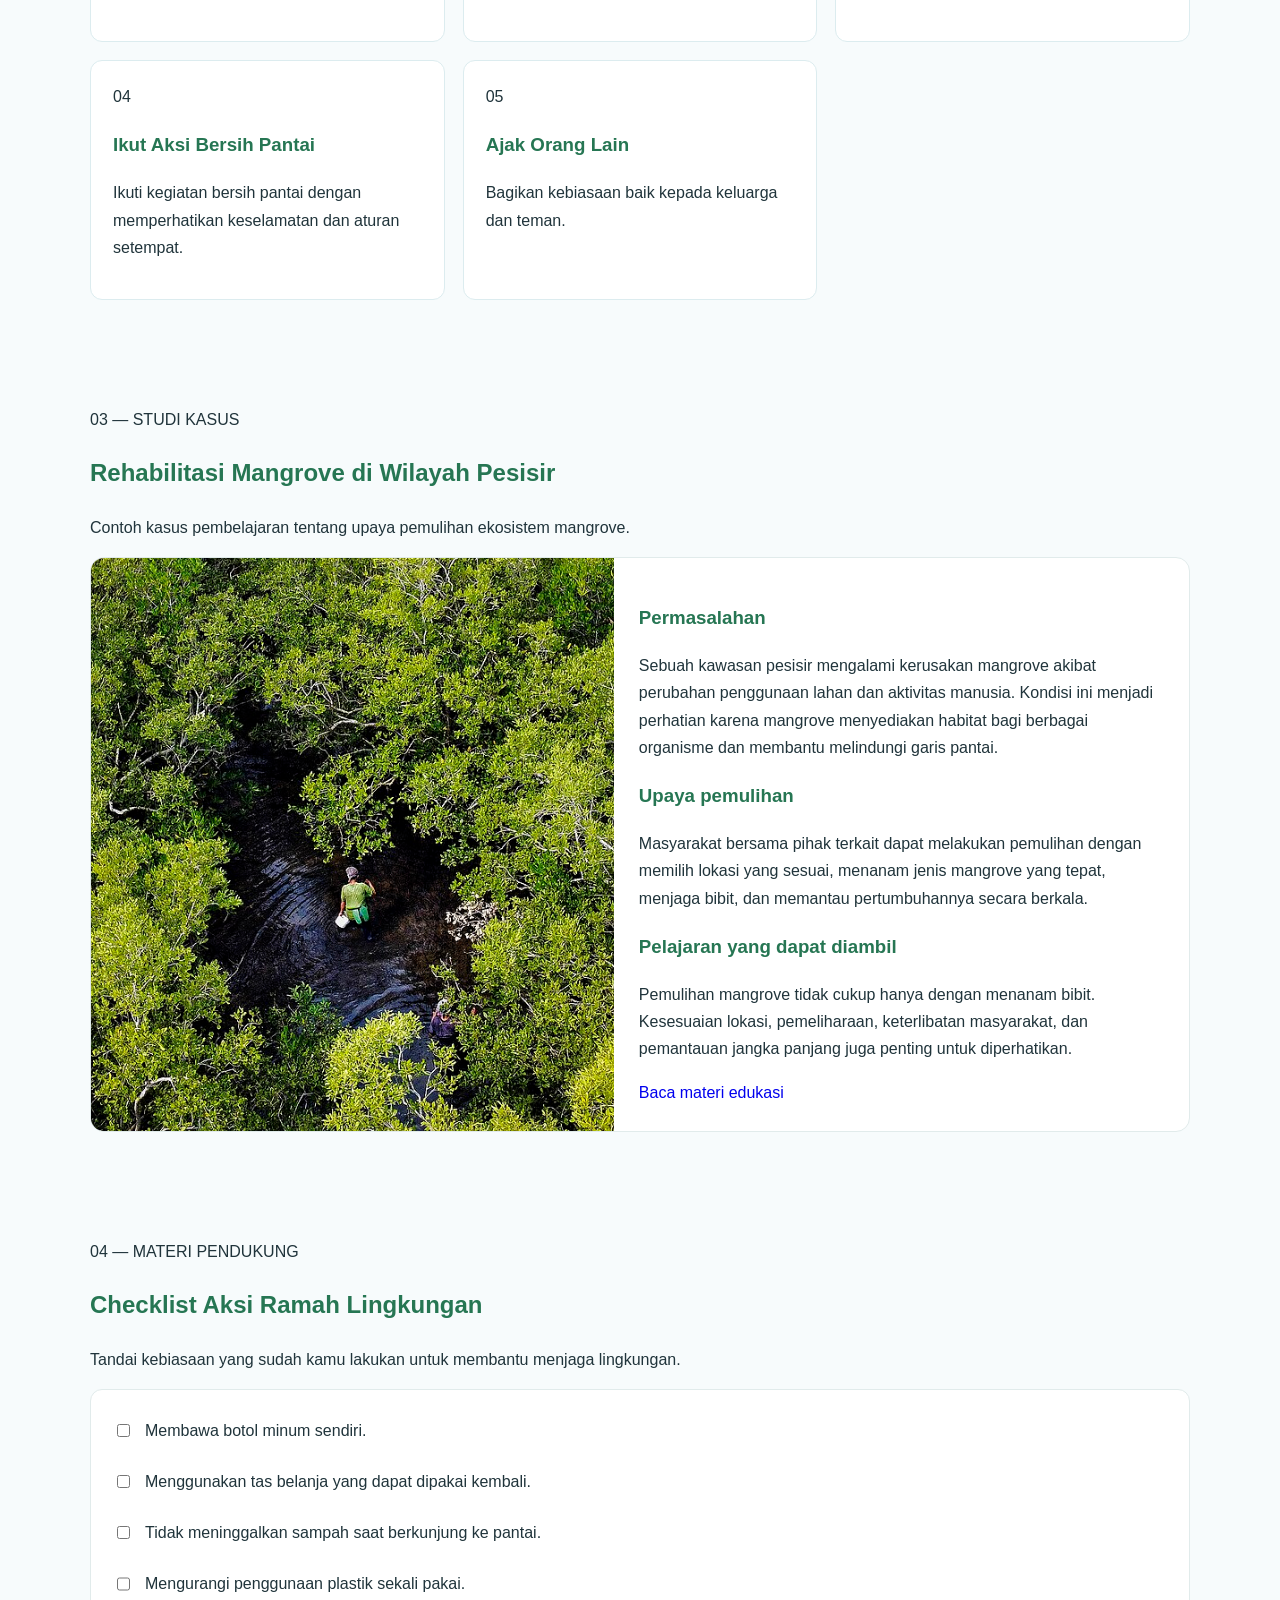
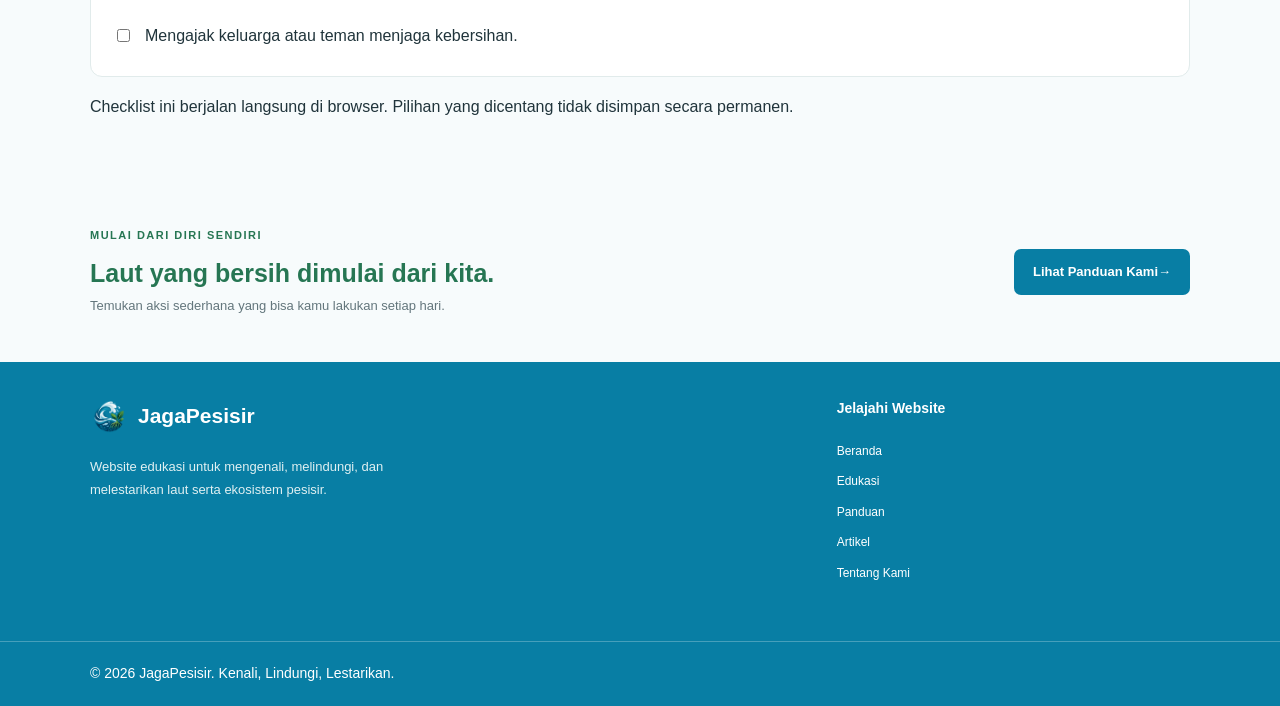
==== commit 6d3eb421: "Perbarui desain website" ====
--- a/artikel.html
+++ b/artikel.html
@@ -288,8 +288,8 @@
             <p>Temukan aksi sederhana yang bisa kamu lakukan setiap hari.</p>
         </div>
 
-        <a href="tentang.html" class="button closing-button">
-            Lihat Tentang Kami →
+        <a href="panduan.html" class="button closing-button">
+            Lihat Panduan Kami→
         </a>
     </section>
 
@@ -299,13 +299,9 @@
     <footer class="footer">
         <div class="container footer-content">
 
-            <div class="footer-about">
+            <div>
                 <a href="index.html" class="logo">
-                    <img
-                        src="images/logo.png"
-                        alt=""
-                        class="logo-img"
-                    >
+                    <img src="images/logo.png" alt="" class="logo-img">
                     <span>JagaPesisir</span>
                 </a>
 
@@ -324,14 +320,15 @@
                 <a href="artikel.html">Artikel</a>
                 <a href="tentang.html">Tentang Kami</a>
             </div>
-        </div>
-        <div class="container footer-bottom">
-            <p>
-            © 2026 JagaPesisir. Kenali, Lindungi, Lestarikan.
-            </p>
+
+        </div>
+
+        <div class="footer-bottom">
+            <div class="container">
+                <p>© 2026 JagaPesisir. Kenali, Lindungi, Lestarikan.</p>
+            </div>
         </div>
     </footer>
-
 </body>
 </html>
 
--- a/css/style.css
+++ b/css/style.css
@@ -1,4 +1,4 @@
-/* STYLE BERANDA */
+/* JAGAPESISIR — DASAR WEBSITE */
 :root {
     --ocean: #087EA4;
     --sea: #16A6C7;
@@ -9,15 +9,12 @@
     --text: #20343B;
     --muted: #63767C;
 }
-
 * {
     box-sizing: border-box;
 }
-
 html {
     scroll-behavior: smooth;
 }
-
 body {
     margin: 0;
     font-family: Arial, sans-serif;
@@ -25,17 +22,15 @@
     background: var(--background);
     line-height: 1.7;
 }
-
 a {
     text-decoration: none;
 }
-
 .container {
     width: min(1100px, calc(100% - 40px));
     margin: 0 auto;
 }
 
-/* NAVBAR */
+/* NAVBAR — DIPAKAI SEMUA HALAMAN */
 .navbar {
     min-height: 76px;
     padding: 14px 5%;
@@ -45,8 +40,6 @@
     gap: 20px;
     background: var(--ocean);
 }
-
-
 .logo {
     display: inline-flex;
     align-items: center;
@@ -56,33 +49,28 @@
     font-weight: bold;
     white-space: nowrap;
 }
-
 .logo-img {
     width: 38px;
     height: 38px;
     object-fit: contain;
 }
-
-
 .navbar nav {
     display: flex;
     flex-wrap: wrap;
     gap: 5px;
 }
-
 .navbar nav a {
     padding: 8px 11px;
     color: white;
     border-radius: 6px;
     font-size: 13px;
 }
-
 .navbar nav a:hover,
 .navbar nav a.active {
     background: rgba(255, 255, 255, 0.17);
 }
 
-/* HERO FOTO BESAR */
+/* HERO DAN TOMBOL BERSAMA */
 .hero {
     position: relative;
     min-height: 490px;
@@ -95,7 +83,6 @@
     background: #174E58;
     color: white;
 }
-
 .hero-photo,
 .hero-overlay {
     position: absolute;
@@ -103,11 +90,9 @@
     width: 100%;
     height: 100%;
 }
-
 .hero-photo {
     object-fit: cover;
 }
-
 .hero-overlay {
     background: linear-gradient(
         90deg,
@@ -116,14 +101,12 @@
         rgba(8, 43, 51, 0.10) 100%
     );
 }
-
 .hero-content {
     position: relative;
     z-index: 1;
     max-width: 650px;
     padding: 60px;
 }
-
 .eyebrow {
     margin: 0 0 12px;
     color: var(--mangrove);
@@ -131,25 +114,21 @@
     font-weight: bold;
     letter-spacing: 1.5px;
 }
-
 .hero .eyebrow {
     color: var(--aqua);
 }
-
 .hero h1 {
     margin: 0 0 18px;
     font-size: clamp(38px, 5vw, 58px);
     line-height: 1.12;
     letter-spacing: -1px;
 }
-
 .hero-content > p:not(.eyebrow) {
     max-width: 490px;
     margin-bottom: 25px;
     color: #F0F7F7;
     font-size: 15px;
 }
-
 .button {
     display: inline-flex;
     align-items: center;
@@ -164,12 +143,10 @@
     font-weight: bold;
     transition: background 0.2s, transform 0.2s;
 }
-
 .button:hover {
     background: var(--aqua);
     transform: translateY(-2px);
 }
-
 .hero-caption {
     position: absolute;
     z-index: 1;
@@ -180,18 +157,16 @@
     letter-spacing: 1.5px;
 }
 
-/* BAGIAN PENGENALAN */
+/* KOMPONEN KONTEN BERSAMA */
 .intro {
     padding-top: 65px;
     padding-bottom: 70px;
 }
-
 .section-heading {
     max-width: 620px;
     margin: 0 auto 32px;
     text-align: center;
 }
-
 .section-heading h2,
 .sdg-content h2 {
     margin: 0 0 12px;
@@ -199,19 +174,16 @@
     font-size: clamp(27px, 3.5vw, 35px);
     line-height: 1.3;
 }
-
 .section-heading > p:last-child,
 .sdg-content > div:first-child > p:not(.eyebrow) {
     color: var(--muted);
     font-size: 14px;
 }
-
 .cards {
     display: grid;
     grid-template-columns: repeat(3, minmax(0, 1fr));
     gap: 20px;
 }
-
 .card {
     padding: 24px;
     background: white;
@@ -219,13 +191,10 @@
     border-radius: 10px;
     transition: transform 0.2s, box-shadow 0.2s;
 }
-
 .card:hover {
     transform: translateY(-4px);
     box-shadow: 0 10px 24px rgba(32, 52, 59, 0.08);
 }
-
-
 .card-icon {
     width: 46px;
     height: 46px;
@@ -235,26 +204,23 @@
     overflow: hidden;
     flex-shrink: 0;
 }
-
 .card-icon img {
     display: block;
     width: 100%;
     height: 100%;
     object-fit: contain;
 }
-
 .card-icon.blue {
     background: #DDF1F7;
 }
-
 .card-icon.green {
     background: #E2F0E3;
 }
-
 .card-icon.sand {
     background: var(--sand);
 }
 
+
 .card-label {
     margin: 18px 0 5px;
     color: var(--muted);
@@ -262,17 +228,14 @@
     font-weight: bold;
     letter-spacing: 1px;
 }
-
 .card h3 {
     margin: 0 0 8px;
     font-size: 19px;
 }
-
 .card > p:not(.card-label) {
     color: var(--muted);
     font-size: 13px;
 }
-
 .card > a {
     display: inline-block;
     margin-top: 8px;
@@ -280,29 +243,23 @@
     font-size: 12px;
     font-weight: bold;
 }
-
 .card > a:hover {
     color: var(--mangrove);
 }
-
-/* SDG */
 .sdg-section {
     padding: 60px 0;
     background: #EAF5F3;
 }
-
 .sdg-content {
     display: grid;
     grid-template-columns: 0.9fr 1.1fr;
     align-items: center;
     gap: 50px;
 }
-
 .sdg-items {
     display: grid;
     gap: 14px;
 }
-
 .sdg-card {
     display: flex;
     align-items: center;
@@ -311,7 +268,6 @@
     border-radius: 9px;
     background: white;
 }
-
 .sdg-card > span {
     flex-shrink: 0;
     width: 48px;
@@ -324,24 +280,21 @@
     font-size: 21px;
     font-weight: bold;
 }
-
 .sdg-card.ocean > span {
     background: var(--ocean);
 }
-
 .sdg-card h3 {
     margin: 0 0 5px;
     font-size: 15px;
     line-height: 1.4;
 }
-
 .sdg-card p {
     margin: 0;
     color: var(--muted);
     font-size: 12px;
 }
 
-/* AJAKAN */
+/* AJAKAN / CTA — DIPAKAI SEMUA HALAMAN */
 .closing {
     padding-top: 45px;
     padding-bottom: 45px;
@@ -350,269 +303,135 @@
     justify-content: space-between;
     gap: 25px;
 }
-
 .closing h2 {
     margin: 0 0 6px;
     color: var(--mangrove);
     font-size: 25px;
     line-height: 1.3;
 }
-
 .closing > div > p:last-child {
     margin: 0;
     color: var(--muted);
     font-size: 13px;
 }
-
 .closing-button {
     flex-shrink: 0;
-    padding: 12px 20px;
-    min-height: 45px;
-    border-radius: 9px;
     background: var(--ocean);
     color: white;
-    font-size: 14px;
-}   
-
+}
 .closing-button:hover {
     background: var(--mangrove);
 }
 
-/* FOOTER */
+/* FOOTER — DIPAKAI SEMUA HALAMAN */
 .footer {
     padding-top: 35px;
     background: var(--ocean);
     color: white;
 }
-
 .footer-content {
     display: grid;
     grid-template-columns: 2fr 1fr;
     gap: 40px;
     padding-bottom: 28px;
 }
-
 .footer-content > div:first-child > p {
     max-width: 350px;
     color: #E0F0F2;
     font-size: 13px;
 }
-
 .footer-links {
     display: flex;
     flex-direction: column;
     align-items: flex-start;
-    gap: 8px;
-}
-
+    gap: 10px;
+}
 .footer-links h3 {
-    margin: 0 0 5px;
+    margin: 0 0 10px;
     font-size: 14px;
 }
-
 .footer-links a {
-    color: #E0F0F2;
+    display: block;
+    color: white;
     font-size: 12px;
-}
-
+    text-decoration: none;
+}
 .footer-links a:hover {
     color: var(--aqua);
-}
-
+    text-decoration: underline;
+}
 .footer-bottom {
-    padding-top: 14px;
-    padding-bottom: 14px;
-    border-top: 1px solid rgba(255, 255, 255, 0.22);
-    color: #E0F0F2;
+    width: 100%;
+    box-sizing: border-box;
+    border-top: 1px solid rgba(255, 255, 255, 0.25);
+    margin-top: 30px;
+    padding: 20px 0;
+    color: white;
     font-size: 11px;
 }
-
-/* TABLET */
-@media (max-width: 800px) {
-    .navbar {
-        align-items: flex-start;
-        flex-direction: column;
-        justify-content: center;
-        padding: 17px 5%;
-    }
-
-    .hero {
-        min-height: 430px;
-    }
-
-    .hero-content {
-        padding: 40px;
-    }
-
-    .cards {
-        grid-template-columns: repeat(2, minmax(0, 1fr));
-    }
-
-    .sdg-content {
-        grid-template-columns: 1fr;
-        gap: 25px;
-    }
-}
-
-/* HP */
-@media (max-width: 550px) {
-    .container {
-        width: calc(100% - 32px);
-    }
-
-    .navbar nav {
-        gap: 2px;
-    }
-
-    .navbar nav a {
-        padding: 7px;
-        font-size: 11px;
-    }
-
-    .hero {
-        width: calc(100% - 24px);
-        min-height: 470px;
-        margin-top: 12px;
-        align-items: center;
-        border-radius: 11px;
-    }
-
-    .hero-overlay {
-        background: rgba(8, 43, 51, 0.66);
-    }
-
-    .hero-content {
-        padding: 28px 22px;
-    }
-
-    .hero h1 {
-        font-size: 40px;
-    }
-
-    .hero-content > p:not(.eyebrow) {
-        font-size: 14px;
-    }
-
-    .hero-caption {
-        right: 14px;
-        bottom: 13px;
-        font-size: 8px;
-    }
-
-    .intro {
-        padding-top: 48px;
-        padding-bottom: 50px;
-    }
-
-    .section-heading {
-        text-align: left;
-    }
-
-    .cards {
-        grid-template-columns: 1fr;
-        gap: 14px;
-    }
-
-    .card {
-        padding: 21px;
-    }
-
-    .sdg-section {
-        padding: 45px 0;
-    }
-
-    .sdg-card {
-        padding: 15px;
-        gap: 12px;
-    }
-
-    .sdg-card > span {
-        width: 42px;
-        height: 42px;
-    }
-
-    .closing {
-        align-items: flex-start;
-        flex-direction: column;
-        padding-top: 35px;
-        padding-bottom: 35px;
-        gap: 18px;
-    }
-
-    .closing-button {
-        width: 100%;
-    }
-
-    .footer-content {
-        grid-template-columns: 1fr;
-        gap: 22px;
-    }
-}
-
-
-/* SECTION FAKTA PESISIR */
+.footer-bottom .container {
+    width: min(1100px, calc(100% - 40px));
+    margin: 0 auto;
+}
+.footer-bottom p {
+    margin: 0;
+    font-size: 14px;
+}
+
+/* KHUSUS BERANDA — FAKTA PESISIR */
 .coast-facts {
     padding: 65px 0;
     background: white;
 }
-
 .fact-grid {
     display: grid;
     grid-template-columns: repeat(3, minmax(0, 1fr));
     gap: 22px;
 }
-
 .fact-item {
     padding: 25px;
     border: 1px solid #E1EBEB;
     border-radius: 10px;
     background: var(--background);
 }
-
 .fact-number {
     color: var(--ocean);
     font-size: 12px;
     font-weight: bold;
     letter-spacing: 1px;
 }
-
 .fact-item h3 {
     margin: 15px 0 8px;
     font-size: 18px;
     line-height: 1.4;
 }
-
 .fact-item p {
     margin: 0;
     color: var(--muted);
     font-size: 13px;
 }
 
-/* SECTION ANCAMAN */
+/* KHUSUS BERANDA — ANCAMAN PESISIR */
 .coast-threats {
     padding: 65px 0;
     background: #EAF5F3;
 }
-
 .threats-layout {
     display: grid;
     grid-template-columns: 0.9fr 1.1fr;
     align-items: start;
     gap: 55px;
 }
-
 .threats-intro h2 {
     margin: 0 0 15px;
     color: var(--mangrove);
     font-size: clamp(27px, 3.5vw, 35px);
     line-height: 1.3;
 }
-
 .threats-intro > p:not(.eyebrow) {
     color: var(--muted);
     font-size: 14px;
 }
-
 .text-link {
     display: inline-block;
     margin-top: 10px;
@@ -620,16 +439,13 @@
     font-size: 13px;
     font-weight: bold;
 }
-
 .text-link:hover {
     color: var(--mangrove);
 }
-
 .threat-list {
     display: grid;
     gap: 14px;
 }
-
 .threat-item {
     display: flex;
     align-items: flex-start;
@@ -638,44 +454,38 @@
     border-radius: 9px;
     background: white;
 }
-
 .threat-number {
     flex-shrink: 0;
     color: var(--mangrove);
     font-size: 13px;
     font-weight: bold;
 }
-
 .threat-item h3 {
     margin: 0 0 5px;
     font-size: 16px;
 }
-
 .threat-item p {
     margin: 0;
     color: var(--muted);
     font-size: 13px;
 }
 
-/* SECTION AKSI */
+/* KHUSUS BERANDA — AKSI PESISIR */
 .coast-actions {
     padding: 65px 0;
     background: var(--background);
 }
-
 .action-grid {
     display: grid;
     grid-template-columns: repeat(3, minmax(0, 1fr));
     gap: 20px;
 }
-
 .action-card {
     padding: 24px;
     border-radius: 10px;
     border: 1px solid #E1EBEB;
     background: white;
 }
-
 .action-mark {
     display: inline-grid;
     place-items: center;
@@ -687,1335 +497,395 @@
     font-size: 12px;
     font-weight: bold;
 }
-
 .action-card h3 {
     margin: 17px 0 8px;
     font-size: 17px;
     line-height: 1.4;
 }
-
 .action-card p {
     margin: 0;
     color: var(--muted);
     font-size: 13px;
 }
-
 .actions-link {
     margin-top: 30px;
     text-align: center;
 }
-
-/* RESPONSIVE UNTUK SECTION TAMBAHAN */
-@media (max-width: 800px) {
-    .fact-grid,
-    .action-grid {
-        grid-template-columns: repeat(2, minmax(0, 1fr));
-    }
-
-    .threats-layout {
-        grid-template-columns: 1fr;
-        gap: 28px;
-    }
-}
-
-@media (max-width: 550px) {
-    .coast-facts,
-    .coast-threats,
-    .coast-actions {
-        padding: 45px 0;
-    }
-
-    .fact-grid,
-    .action-grid {
-        grid-template-columns: 1fr;
-        gap: 14px;
-    }
-
-    .fact-item,
-    .action-card {
-        padding: 21px;
-    }
-
-    .threat-item {
-        padding: 16px;
-        gap: 13px;
-    }
-
-    .actions-link .button {
-        width: 100%;
-    }
-}
-
-
-/* KARTU GAMBAR PADA BAGIAN AKSI */
 .image-action {
     padding: 0;
     overflow: hidden;
 }
-
 .image-action > img {
     display: block;
     width: 100%;
     height: 190px;
     object-fit: cover;
 }
-
 .action-card-content {
     padding: 20px 22px 23px;
 }
-
 .image-action h3 {
     margin-top: 0;
 }
 
-@media (max-width: 550px) {
-    .image-action > img {
-        height: 200px;
-    }
-}
-
-
-.footer-links {
-    display: flex;
-    flex-direction: column;
-    align-items: flex-start;
-    gap: 10px;
-}
-
-.footer-links h3 {
-    margin-bottom: 10px;
-}
-
-.footer-links a {
-    display: block;
-    color: white;
-    text-decoration: none;
-}
-
-.footer-links a:hover {
-    text-decoration: underline;
-}
-
-
-.footer-bottom {
-    width: 100%;
-    box-sizing: border-box;
-    border-top: 1px solid rgba(255, 255, 255, 0.25);
-    margin-top: 30px;
-    padding: 20px 0;
-    color: white;
-}
-
-.footer-bottom .container {
-    width: 90%;
-    max-width: 1200px;
-    margin: 0 auto;
-}
-
-.footer-bottom p {
-    margin: 0;
-    font-size: 14px;
-}
-
-footer .footer-bottom::before {
-    content: "";
-    position: absolute;
-    top: 0;
-    left: 50%;
-    transform: translateX(-50%);
-    width: 100vw;
-    height: 1px;
-    background-color: rgba(255, 255, 255, 0.25);
-}
-
-
-
-/* CSS HALAMAN EDUKASI JAGAPESISIR */
-:root {
-    --ocean: #087EA4;
-    --sea: #16A6C7;
-    --aqua: #78D6D0;
-    --mangrove: #267653;
-    --sand: #F3E8D2;
-    --background: #F7FBFC;
-    --text: #20343B;
-    --muted: #63767C;
-    --border: #E1EBEB;
-}
-
-* {
-    box-sizing: border-box;
-}
-
-html {
-    scroll-behavior: smooth;
-    scroll-padding-top: 20px;
-}
-
-body.education-page {
-    margin: 0;
-    font-family: Arial, sans-serif;
-    color: var(--text);
-    background: var(--background);
-    line-height: 1.7;
-}
-
-.education-page a {
-    text-decoration: none;
-}
-
-.education-page img {
-    max-width: 100%;
-}
-
-.education-page .container {
-    width: min(1100px, calc(100% - 40px));
-    margin: 0 auto;
-}
-
-/*NAVBAR - MENGIKUTI BERANDA*/
-
-.education-page > .navbar {
-    min-height: 76px;
-    padding: 14px 5%;
-    display: flex;
-    justify-content: space-between;
-    align-items: center;
-    gap: 20px;
-    background: var(--ocean);
-}
-
-.education-page .navbar .logo {
-    display: inline-flex;
-    align-items: center;
-    gap: 10px;
-    color: white;
-    font-size: 21px;
-    font-weight: bold;
-    white-space: nowrap;
-}
-
-.education-page .navbar .logo-img {
-    display: block;
-    width: 38px;
-    height: 38px;
-    object-fit: contain;
-}
-
-.education-page .navbar nav {
-    display: flex;
-    flex-wrap: wrap;
-    gap: 5px;
-}
-
-.education-page .navbar nav a {
-    padding: 8px 11px;
-    color: white;
-    border-radius: 6px;
-    font-size: 13px;
-    transition: background 0.2s;
-}
-
-.education-page .navbar nav a:hover,
-.education-page .navbar nav a.active {
-    background: rgba(255, 255, 255, 0.17);
-}
-
-/*TEKS PENGANTAR*/
-
-.education-page .eyebrow {
-    margin: 0 0 12px;
-    color: var(--mangrove);
-    font-size: 11px;
-    font-weight: bold;
-    letter-spacing: 1.5px;
-}
-
-.education-page h1,
-.education-page h2,
-.education-page h3,
-.education-page p {
-    overflow-wrap: break-word;
-}
-
-/*HERO EDUKASI*/
-
-.education-page .education-hero {
-    width: min(1100px, calc(100% - 40px));
-    min-height: 350px;
-    margin: 35px auto 45px;
-    padding: 50px;
-    display: flex;
-    flex-direction: column;
-    align-items: flex-start;
-    justify-content: center;
-    border-radius: 15px;
-    background: linear-gradient(
-        120deg,
-        #063B4B,
-        #087EA4,
-        #16A6C7
-    );
-    color: white;
-}
-
-.education-page .education-hero .eyebrow {
-    color: var(--aqua);
-}
-
-.education-page .education-hero h1 {
-    max-width: 750px;
-    margin: 0 0 18px;
-    color: white;
-    font-size: clamp(32px, 4vw, 48px);
-    line-height: 1.2;
-}
-
-.education-page .education-hero > p:not(.eyebrow) {
-    max-width: 720px;
-    margin: 0 0 25px;
-    color: #E5F7FA;
-    font-size: 15px;
-    line-height: 1.8;
-}
-
-/*TOMBOL*/
-
-.education-page .button {
-    display: inline-flex;
-    align-items: center;
-    justify-content: center;
-    gap: 10px;
-    padding: 12px 19px;
-    min-height: 45px;
-    border-radius: 7px;
-    background: var(--sand);
-    color: var(--mangrove);
-    font-size: 13px;
-    font-weight: bold;
-    transition: background 0.2s, transform 0.2s;
-}
-
-.education-page .button:hover {
-    background: var(--aqua);
-    transform: translateY(-2px);
-}
-
-/*KARTU MATERI EDUKASI GAMBAR KIRI, TEKS KANAN*/
-
-.education-page .education-card {
-    width: min(1100px, calc(100% - 40px));
-    margin: 0 auto 22px;
-    padding: 25px;
-    display: grid;
-    grid-template-columns: minmax(0, 2fr) minmax(0, 3fr);
-    align-items: center;
-    gap: 28px;
-    border: 1px solid var(--border);
-    border-radius: 10px;
-    background: white;
-    transition: transform 0.2s, box-shadow 0.2s;
-}
-
-.education-page .education-card:hover {
-    transform: translateY(-3px);
-    box-shadow: 0 10px 24px rgba(32, 52, 59, 0.08);
-}
-
-.education-page .education-card > img {
-    display: block;
-    width: 100%;
-    height: 250px;
-    border-radius: 8px;
-    object-fit: cover;
-}
-
-.education-page .education-content {
-    min-width: 0;
-}
-
-.education-page .card-label {
-    margin: 0 0 8px;
-    color: var(--muted);
-    font-size: 10px;
-    font-weight: bold;
-    letter-spacing: 1px;
-}
-
-.education-page .education-card h2 {
-    margin: 0 0 12px;
-    color: var(--mangrove);
-    font-size: 25px;
-    line-height: 1.3;
-}
-
-.education-page .education-card p:not(.card-label) {
-    margin: 0 0 13px;
-    color: var(--muted);
-    font-size: 14px;
-    line-height: 1.8;
-}
-
-.education-page .education-card a {
-    color: var(--ocean);
-    font-size: 13px;
-    font-weight: bold;
-}
-
-.education-page .education-card a:hover {
-    color: var(--mangrove);
-    text-decoration: underline;
-}
-
-/*KONSERVASI DAN SUMBER*/
-
-.education-page .education-info {
-    width: min(1100px, calc(100% - 40px));
-    margin: 30px auto;
-    padding: 35px;
-    border: 1px solid var(--border);
-    border-radius: 10px;
-    background: #EAF5F3;
-}
-
-.education-page .education-info h2 {
-    margin: 0 0 15px;
-    color: var(--mangrove);
-    font-size: 30px;
-    line-height: 1.3;
-}
-
-.education-page .education-info > p:not(.eyebrow) {
-    color: var(--muted);
-    font-size: 14px;
-    line-height: 1.8;
-}
-
-.education-page .education-info ul {
-    display: grid;
-    gap: 10px;
-    padding: 0;
-    list-style: none;
-}
-
-.education-page .education-info li {
-    padding: 13px 16px;
-    border: 1px solid var(--border);
-    border-radius: 8px;
-    background: white;
-}
-
-.education-page .education-info li a {
-    color: var(--ocean);
-    font-size: 13px;
-    font-weight: bold;
-}
-
-.education-page .education-info li a:hover {
-    color: var(--mangrove);
-    text-decoration: underline;
-}
-
-/*AJAKAN SEBELUM FOOTER MENYESUAIKAN BERANDA*/
-
-
-/* AJAKAN SEBELUM FOOTER */
-
-.education-page .closing {
-    width: min(1100px, calc(100% - 40px));
-    margin: 0 auto;
-    padding: 55px 0;
-    display: flex;
-    align-items: center;
-    justify-content: space-between;
-    gap: 25px;
-}
-
-.education-page .closing .eyebrow {
-    margin: 0 0 12px;
-    font-size: 13px;
-    letter-spacing: 1.5px;
-}
-
-.education-page .closing h2 {
-    margin: 0 0 12px;
-    color: var(--mangrove);
-    font-size: clamp(32px, 3.5vw, 52px);
-    line-height: 1.2;
-}
-
-.education-page .closing > div > p:last-child {
-    margin: 0;
-    color: var(--muted);
-    font-size: 20px;
-    line-height: 1.8;
-}
-
-.education-page .closing-button {
-    flex-shrink: 0;
-    padding: 12px 20px;
-    min-height: 45px;
-    border-radius: 9px;
-    background: var(--ocean);
-    color: white;
-    font-size: 22px;
-    font-weight: bold;
-}
-
-.education-page .closing-button:hover {
-    background: var(--mangrove);
-}
-
-/* RESPONSIVE TABLET */
+
+/* RESPONSIVE — TABLET */
 @media (max-width: 800px) {
-    .education-page .closing {
-        align-items: flex-start;
-    }
-}
-
-/* RESPONSIVE SMARTPHONE */
-@media (max-width: 550px) {
-    .education-page .closing {
-        width: calc(100% - 32px);
-        align-items: stretch;
-        flex-direction: column;
-        gap: 18px;
-        padding: 32px 0;
-    }
-
-    .education-page .closing h2 {
-        font-size: 24px;
-    }
-
-    .education-page .closing-button {
-        width: 100%;
-        min-height: 45px;
-    }
-}
-
-.education-page > footer.footer .footer-content {
-    display: grid;
-    grid-template-columns: 2fr 1fr;
-    gap: 40px;
-    padding-bottom: 28px;
-}
-
-/* Logo */
-
-.education-page > footer.footer .logo {
-    display: inline-flex;
-    align-items: center;
-    gap: 10px;
-    margin-bottom: 0;
-    color: white;
-    font-size: 30px;
-    font-weight: bold;
-    white-space: nowrap;
-}
-
-.education-page > footer.footer .logo-img {
-    display: block;
-    width: 58px;
-    height: 58px;
-    object-fit: contain;
-}
-
-/* Deskripsi */
-
-.education-page > footer.footer .footer-about {
-    min-width: 0;
-}
-
-.education-page > footer.footer .footer-about > p {
-    max-width: 350px;
-    margin: 25px 0 0;
-    color: #E0F0F2;
-    font-size: 16px;
-    line-height: 1.9;
-}
-
-/* Link navigasi */
-
-.education-page > footer.footer .footer-links {
-    display: flex;
-    flex-direction: column;
-    align-items: flex-start;
-    gap: 8px;
-}
-
-.education-page > footer.footer .footer-links h3 {
-    margin: 0 0 5px;
-    color: white;
-    font-size: 20px;
-}
-
-.education-page > footer.footer .footer-links a {
-    display: block;
-    color: #E0F0F2;
-    font-size: 16px;
-    transition: color 0.2s;
-}
-
-.education-page > footer.footer .footer-links a:hover {
-    color: var(--aqua);
-}
-
-/* Copyright */
-
-.education-page > footer.footer .footer-bottom {
-    position: relative;
-    width: 100%;
-    max-width: none;
-    margin: 0;
-    padding: 20px 0;
-    border-top: none;
-    color: #E0F0F2;
-}
-
-.education-page > footer.footer .footer-bottom::before {
-    content: "";
-    position: absolute;
-    top: 0;
-    left: 50%;
-    transform: translateX(-50%);
-    width: 100vw;
-    height: 1px;
-    background-color: rgba(255, 255, 255, 0.25);
-}
-
-.education-page > footer.footer .footer-bottom p {
-    margin: 0;
-    font-size: 14px;
-}
-
-/*RESPONSIVE TABLET*/
-
-@media (max-width: 800px) {
-
-    .education-page > .navbar {
+    .navbar {
         align-items: flex-start;
         flex-direction: column;
         justify-content: center;
         padding: 17px 5%;
     }
-
-    .education-page .education-hero {
-        min-height: 320px;
-        padding: 35px;
-    }
-
-    .education-page .education-card {
-        grid-template-columns: minmax(0, 1fr) minmax(0, 1.2fr);
-        gap: 20px;
-        padding: 20px;
-    }
-
-    .education-page .education-card > img {
-        height: 220px;
-    }
-
-    .education-page .education-card h2 {
-        font-size: 22px;
-    }
-
-    .education-page .closing {
-        align-items: flex-start;
-    }
-
-    .education-page .closing-button {
-        padding: 15px 18px;
-        font-size: 14px;
-    }
-}
-
-/*RESPONSIVE SMARTPHONE*/
-
+    .hero {
+        min-height: 430px;
+    }
+    .hero-content {
+        padding: 40px;
+    }
+    .cards {
+        grid-template-columns: repeat(2, minmax(0, 1fr));
+    }
+    .sdg-content {
+        grid-template-columns: 1fr;
+        gap: 25px;
+    }
+    .fact-grid,
+    .action-grid {
+        grid-template-columns: repeat(2, minmax(0, 1fr));
+    }
+    .threats-layout {
+        grid-template-columns: 1fr;
+        gap: 28px;
+    }
+}
+
+/* RESPONSIVE — HP */
 @media (max-width: 550px) {
-
-    .education-page .container {
+    .container {
         width: calc(100% - 32px);
     }
-
-    .education-page .navbar nav {
+    .navbar nav {
         gap: 2px;
     }
-
-    .education-page .navbar nav a {
+    .navbar nav a {
         padding: 7px;
         font-size: 11px;
     }
-
+    .hero {
+        width: calc(100% - 24px);
+        min-height: 470px;
+        margin-top: 12px;
+        align-items: center;
+        border-radius: 11px;
+    }
+    .hero-overlay {
+        background: rgba(8, 43, 51, 0.66);
+    }
+    .hero-content {
+        padding: 28px 22px;
+    }
+    .hero h1 {
+        font-size: 40px;
+    }
+    .hero-content > p:not(.eyebrow) {
+        font-size: 14px;
+    }
+    .hero-caption {
+        right: 14px;
+        bottom: 13px;
+        font-size: 8px;
+    }
+    .intro {
+        padding-top: 48px;
+        padding-bottom: 50px;
+    }
+    .section-heading {
+        text-align: left;
+    }
+    .cards {
+        grid-template-columns: 1fr;
+        gap: 14px;
+    }
+    .card {
+        padding: 21px;
+    }
+    .sdg-section {
+        padding: 45px 0;
+    }
+    .sdg-card {
+        padding: 15px;
+        gap: 12px;
+    }
+    .sdg-card > span {
+        width: 42px;
+        height: 42px;
+    }
+    .closing {
+        align-items: flex-start;
+        flex-direction: column;
+        padding-top: 35px;
+        padding-bottom: 35px;
+        gap: 18px;
+    }
+    .closing-button {
+        width: 100%;
+    }
+    .footer-content {
+        grid-template-columns: 1fr;
+        gap: 22px;
+    }
+    .coast-facts,
+    .coast-threats,
+    .coast-actions {
+        padding: 45px 0;
+    }
+    .fact-grid,
+    .action-grid {
+        grid-template-columns: 1fr;
+        gap: 14px;
+    }
+    .fact-item,
+    .action-card {
+        padding: 21px;
+    }
+    .threat-item {
+        padding: 16px;
+        gap: 13px;
+    }
+    .actions-link .button {
+        width: 100%;
+    }
+    .image-action > img {
+        height: 200px;
+    }
+    .footer-bottom .container {
+        width: calc(100% - 32px);
+    }
+}
+
+
+/* =================================
+   EDUKASI
+   ================================= */
+
+.education-page .education-hero {
+    width: min(1100px, calc(100% - 40px));
+    min-height: 350px;
+    margin: 35px auto;
+    padding: 50px;
+    display: flex;
+    flex-direction: column;
+    justify-content: center;
+    border-radius: 15px;
+    background: linear-gradient(120deg, #063B4B, var(--ocean), var(--sea));
+    color: white;
+}
+
+.education-page .education-hero h1 {
+    max-width: 750px;
+    font-size: clamp(32px, 4vw, 48px);
+    line-height: 1.2;
+}
+
+.education-page .education-card {
+    width: min(1100px, calc(100% - 40px));
+    margin: 0 auto 22px;
+    padding: 24px;
+    display: grid;
+    grid-template-columns: 2fr 3fr;
+    gap: 25px;
+    align-items: center;
+    background: white;
+    border: 1px solid #E1EBEB;
+    border-radius: 10px;
+}
+
+.education-page .education-card img {
+    width: 100%;
+    height: 230px;
+    object-fit: cover;
+    border-radius: 8px;
+}
+
+.education-page .education-card h2,
+.education-page .education-info h2 {
+    color: var(--mangrove);
+}
+
+.education-page .education-info {
+    width: min(1100px, calc(100% - 40px));
+    margin: 30px auto;
+    padding: 25px;
+    border-radius: 10px;
+    background: #EAF5F3;
+}
+
+/* =================================
+   ARTIKEL
+   ================================= */
+
+.article-page .article-hero {
+    padding: 70px 8% 35px;
+    background: linear-gradient(120deg, var(--ocean), var(--mangrove));
+    color: white;
+    text-align: center;
+}
+
+.article-page .article-hero-content {
+    max-width: 780px;
+    margin: auto;
+}
+
+.article-page .article-hero h1 {
+    font-size: clamp(32px, 5vw, 56px);
+    line-height: 1.2;
+}
+
+.article-page .article-hero h1 span {
+    color: var(--aqua);
+}
+
+.article-page .article-description {
+    max-width: 650px;
+    margin: auto;
+}
+
+.article-page .article-section {
+    width: min(1100px, calc(100% - 40px));
+    margin: auto;
+    padding: 45px 0;
+}
+
+.article-page .article-feature {
+    display: grid;
+    grid-template-columns: 1fr 1.1fr;
+    overflow: hidden;
+    background: white;
+    border: 1px solid #E1EBEB;
+    border-radius: 14px;
+}
+
+.article-page .article-feature img {
+    width: 100%;
+    height: 100%;
+    min-height: 300px;
+    object-fit: cover;
+}
+
+.article-page .article-content {
+    padding: 25px;
+}
+
+.article-page .article-content h3,
+.article-page .article-heading h2 {
+    color: var(--mangrove);
+}
+
+.article-page .infographic-grid {
+    display: grid;
+    grid-template-columns: repeat(3, minmax(0, 1fr));
+    gap: 18px;
+}
+
+.article-page .info-card {
+    padding: 22px;
+    background: white;
+    border: 1px solid #DCECEF;
+    border-radius: 12px;
+}
+
+.article-page .info-card h3 {
+    color: var(--mangrove);
+}
+
+.article-page .checklist-card {
+    padding: 15px 22px;
+    background: white;
+    border: 1px solid #E1EBEB;
+    border-radius: 12px;
+}
+
+.article-page .checklist-card label {
+    display: flex;
+    gap: 12px;
+    padding: 12px 0;
+}
+
+/* =================================
+   PANDUAN
+   ================================= */
+
+.intro .cards .card ul {
+    padding-left: 20px;
+    color: var(--muted);
+    font-size: 13px;
+    line-height: 1.8;
+}
+
+.intro .cards .card li::marker {
+    color: var(--mangrove);
+}
+
+/* =================================
+   TENTANG KAMI
+   ================================= */
+
+.team-section .cards {
+    align-items: stretch;
+}
+
+.team-section .card {
+    height: 100%;
+}
+
+.team-section .card h3 {
+    overflow-wrap: anywhere;
+}
+
+/* =================================
+   RESPONSIVE — HALAMAN KHUSUS
+   ================================= */
+
+@media (max-width: 800px) {
+    .education-page .education-card {
+        grid-template-columns: 1fr 1.2fr;
+        gap: 16px;
+        padding: 18px;
+    }
+
+    .article-page .infographic-grid {
+        grid-template-columns: repeat(2, minmax(0, 1fr));
+    }
+}
+
+@media (max-width: 550px) {
     .education-page .education-hero {
         width: calc(100% - 24px);
-        min-height: auto;
-        margin-top: 12px;
-        margin-bottom: 30px;
-        padding: 28px 22px;
-        border-radius: 11px;
-    }
-
-    .education-page .education-hero h1 {
-        font-size: 32px;
-    }
-
-    .education-page .education-hero > p:not(.eyebrow) {
-        font-size: 14px;
-    }
-
-    .education-page .education-card {
-        width: calc(100% - 32px);
-        grid-template-columns: minmax(0, 1fr);
-        gap: 14px;
-        margin-bottom: 15px;
-        padding: 18px;
-    }
-
-    .education-page .education-card > img {
-        height: 210px;
-    }
-
-    .education-page .education-card h2 {
-        font-size: 21px;
-    }
-
-    .education-page .education-card p:not(.card-label) {
-        font-size: 14px;
-    }
-
+        padding: 25px 20px;
+    }
+
+    .education-page .education-card,
+    .article-page .article-feature {
+        grid-template-columns: 1fr;
+    }
+
+    .education-page .education-card,
     .education-page .education-info {
         width: calc(100% - 32px);
-        margin: 20px auto;
-        padding: 24px 20px;
-    }
-
-    .education-page .education-info h2 {
-        font-size: 25px;
-    }
-
-    .education-page .closing {
-        align-items: stretch;
-        flex-direction: column;
-        gap: 18px;
-        padding-top: 35px;
-        padding-bottom: 35px;
-    }
-
-    .education-page .closing h2 {
-        font-size: 27px;
-    }
-
-    .education-page .closing-button {
-        width: 100%;
-        min-height: 50px;
-    }
-
-    /* Footer smartphone */
-
-    .education-page > footer.footer {
-        padding-top: 35px;
-    }
-
-    .education-page > footer.footer .footer-content {
-        grid-template-columns: 1fr;
-        gap: 22px;
-        padding-bottom: 28px;
-    }
-
-    .education-page > footer.footer .logo {
-        gap: 10px;
-        font-size: 25px;
-    }
-
-    .education-page > footer.footer .logo-img {
-        width: 48px;
-        height: 48px;
-    }
-
-    .education-page > footer.footer .footer-about > p {
-        margin-top: 18px;
-        font-size: 14px;
-    }
-
-    .education-page > footer.footer .footer-links {
-        gap: 8px;
-    }
-
-    .education-page > footer.footer .footer-links h3 {
-        margin-bottom: 5px;
-        font-size: 18px;
-    }
-
-    .education-page > footer.footer .footer-links a {
-        font-size: 14px;
-    }
-
-    .education-page > footer.footer .footer-bottom {
-        padding: 18px 0;
-    }
-
-    .education-page > footer.footer .footer-bottom p {
-        font-size: 12px;
-    }
-}
-
-/*AKSESIBILITAS*/
-
-@media (prefers-reduced-motion: reduce) {
-    .education-page *,
-    .education-page *::before,
-    .education-page *::after {
-        scroll-behavior: auto !important;
-        transition: none !important;
-    }
-}
-
-
-/*HALAMAN ARTIKEL — JAGAPESISIR*/
-
-/* DASAR HALAMAN */
-
-.article-page {
-    background-color: var(--background);
-    color: var(--text);
-}
-
-.article-page main {
-    overflow: hidden;
-}
-
-.article-page img {
-    max-width: 100%;
-}
-
-
-
-
-/* NAVBAR HALAMAN ARTIKEL */
-
-.article-page > .navbar {
-    min-height: 76px;
-    padding: 14px 5%;
-    display: flex;
-    justify-content: space-between;
-    align-items: center;
-    gap: 20px;
-    background: var(--ocean);
-}
-
-.article-page .navbar .logo {
-    display: inline-flex;
-    align-items: center;
-    gap: 10px;
-    color: white;
-    font-size: 21px;
-    font-weight: bold;
-    white-space: nowrap;
-    text-decoration: none;
-}
-
-.article-page .navbar .logo-img {
-    display: block;
-    width: 38px;
-    height: 38px;
-    object-fit: contain;
-}
-
-.article-page .navbar nav {
-    display: flex;
-    flex-wrap: wrap;
-    gap: 5px;
-}
-
-.article-page .navbar nav a {
-    padding: 8px 11px;
-    color: white;
-    border-radius: 6px;
-    font-size: 13px;
-    text-decoration: none;
-    transition: background 0.2s;
-}
-
-.article-page .navbar nav a:hover,
-.article-page .navbar nav a.active {
-    background: rgba(255, 255, 255, 0.17);
-}
-
-
-
-
-/* HERO ARTIKEL */
-.article-hero {
-    position: relative;
-    overflow: hidden;
-    padding: 85px 8% 35px;
-    background: linear-gradient(
-        120deg,
-        var(--ocean),
-        #086b83 65%,
-        var(--mangrove)
-    );
-    color: white;
-}
-
-.article-hero-content {
-    max-width: 780px;
-    margin: 0 auto;
-    text-align: center;
-}
-
-.article-label {
-    display: inline-block;
-    margin-bottom: 20px;
-    padding: 8px 16px;
-    border: 1px solid rgba(255, 255, 255, 0.45);
-    border-radius: 30px;
-    color: var(--aqua);
-    font-size: 12px;
-    font-weight: 700;
-    letter-spacing: 2px;
-}
-
-.article-hero h1 {
-    margin: 0 0 22px;
-    font-size: clamp(34px, 5vw, 56px);
-    line-height: 1.15;
-    font-weight: 800;
-}
-
-.article-hero h1 span {
-    color: var(--aqua);
-}
-
-.article-description {
-    max-width: 650px;
-    margin: 0 auto;
-    color: rgba(255, 255, 255, 0.9);
-    font-size: 16px;
-    line-height: 1.8;
-}
-
-.article-hero-decoration {
-    display: flex;
-    justify-content: center;
-    align-items: center;
-    flex-wrap: wrap;
-    gap: 12px;
-    margin-top: 55px;
-    padding-top: 20px;
-    border-top: 1px solid rgba(255, 255, 255, 0.2);
-    color: rgba(255, 255, 255, 0.8);
-    font-size: 11px;
-    font-weight: 600;
-    letter-spacing: 2px;
-}
-
-/* RESPONSIVE HP */
-@media (max-width: 600px) {
-    .article-hero {
-        padding: 60px 6% 25px;
-    }
-
-    .article-hero h1 {
-        font-size: 34px;
-    }
-
-    .article-description {
-        font-size: 14px;
-    }
-
-    .article-hero-decoration {
-        gap: 8px;
-        margin-top: 35px;
-        font-size: 9px;
-        letter-spacing: 1px;
-    }
-}
-
-
-/* BAGIAN KONTEN */
-
-.article-page .article-section {
-    width: min(1100px, calc(100% - 40px));
-    margin: 0 auto;
-    padding: 55px 0;
-}
-
-.article-page .article-heading {
-    max-width: 760px;
-    margin-bottom: 28px;
-}
-
-.article-page .article-heading h2 {
-    margin: 0 0 12px;
-    color: var(--ocean);
-    font-size: clamp(24px, 3vw, 32px);
-    line-height: 1.3;
-    letter-spacing: -0.5px;
-}
-
-.article-page .article-heading > p:last-child {
-    margin: 0;
-    color: var(--muted);
-    font-size: 15px;
-    line-height: 1.8;
-}
-
-
-
-/* STUDI KASUS — REHABILITASI MANGROVE */
-
-.article-page .article-feature {
-    display: grid;
-    grid-template-columns: 0.9fr 1.1fr;
-    align-items: stretch;
-    gap: 0;
-    margin-top: 30px;
-    overflow: hidden;
-    background-color: #ffffff;
-    border: 1px solid #dcece5;
-    border-radius: 18px;
-    box-shadow: 0 8px 24px rgba(38, 118, 83, 0.08);
-}
-
-/* GAMBAR */
-.article-page .article-feature > img {
-    display: block;
-    width: 100%;
-    height: 100%;
-    min-height: 480px;
-    object-fit: cover;
-}
-
-/* KONTEN */
-.article-page .article-content {
-    padding: 32px;
-    background: linear-gradient(
-        180deg,
-        #ffffff 0%,
-        #f5fbf8 100%
-    );
-}
-
-/* SUBJUDUL */
-.article-page .article-content h3 {
-    margin: 0 0 10px;
-    padding-left: 12px;
-    border-left: 4px solid var(--mangrove);
-    color: var(--mangrove);
-    font-size: 19px;
-    line-height: 1.5;
-}
-
-/* JARAK ANTARPEMBAHASAN */
-.article-page .article-content h3:not(:first-child) {
-    margin-top: 25px;
-}
-
-/* PARAGRAF RATA KANAN-KIRI */
-.article-page .article-content p {
-    margin: 0;
-    color: var(--text);
-    font-size: 14px;
-    line-height: 1.9;
-    text-align: justify;
-    overflow-wrap: break-word;
-}
-
-/* TOMBOL TAUTAN */
-.article-page .article-link {
-    display: inline-flex;
-    align-items: center;
-    justify-content: center;
-    margin-top: 26px;
-    padding: 12px 20px;
-    background-color: var(--mangrove);
-    color: #ffffff;
-    border: 1px solid var(--mangrove);
-    border-radius: 9px;
-    font-size: 14px;
-    font-weight: 600;
-    text-decoration: none;
-    transition:
-        background-color 0.2s ease,
-        transform 0.2s ease;
-}
-
-.article-page .article-link:hover {
-    background-color: #1c5c3f;
-    transform: translateY(-2px);
-}
-
-/* TABLET */
-@media (max-width: 900px) {
-    .article-page .article-feature {
-        grid-template-columns: 1fr 1fr;
-    }
-
-    .article-page .article-content {
-        padding: 24px;
-    }
-
-    .article-page .article-feature > img {
-        min-height: 520px;
-    }
-}
-
-/* HP */
-@media (max-width: 600px) {
-    .article-page .article-feature {
-        grid-template-columns: 1fr;
-    }
-
-    .article-page .article-feature > img {
-        height: 250px;
-        min-height: 0;
-    }
-
-    .article-page .article-content {
-        padding: 24px 20px;
-    }
-
-    .article-page .article-content h3 {
-        font-size: 18px;
-    }
-
-    .article-page .article-content p {
-        font-size: 14px;
-        line-height: 1.8;
-    }
-}
-
-
-
-/* INFOGRAFIS — KARTU BERNOMOR */
-
-.article-page .infographic-grid {
-    display: grid;
-    grid-template-columns: repeat(3, minmax(0, 1fr));
-    gap: 20px;
-    align-items: stretch;
-}
-
-.article-page .info-card {
-    display: flex;
-    flex-direction: column;
-    align-items: flex-start;
-    min-width: 0;
-    min-height: 250px;
-    padding: 25px 22px;
-    overflow: hidden;
-    background-color: #ffffff;
-    border: 1px solid #dcecef;
-    border-top: 4px solid var(--sea);
-    border-radius: 15px;
-    box-shadow: 0 5px 16px rgba(8, 126, 164, 0.06);
-    transition:
-        transform 0.25s ease,
-        box-shadow 0.25s ease,
-        border-color 0.25s ease;
-}
-
-.article-page .info-card:hover {
-    transform: translateY(-4px);
-    border-top-color: var(--mangrove);
-    box-shadow: 0 10px 24px rgba(8, 126, 164, 0.12);
-}
-
-.article-page .info-number {
-    display: inline-flex;
-    align-items: center;
-    justify-content: center;
-    flex-shrink: 0;
-    width: 46px;
-    height: 46px;
-    margin-bottom: 18px;
-    background-color: #e0f5f5;
-    border-radius: 12px;
-    color: var(--ocean);
-    font-size: 17px;
-    font-weight: 800;
-}
-
-.article-page .info-card h3 {
-    margin: 0 0 10px;
-    color: var(--mangrove);
-    font-size: 17px;
-    line-height: 1.5;
-}
-
-.article-page .info-card p {
-    margin: 0;
-    color: var(--muted);
-    font-size: 14px;
-    line-height: 1.8;
-}
-
-/* TABLET */
-@media (max-width: 900px) {
-    .article-page .infographic-grid {
-        grid-template-columns: repeat(2, minmax(0, 1fr));
-    }
-}
-
-/* HP */
-@media (max-width: 600px) {
+    }
+
+    .article-page .article-section {
+        width: calc(100% - 32px);
+        padding: 30px 0;
+    }
+
     .article-page .infographic-grid {
         grid-template-columns: 1fr;
-        gap: 16px;
-    }
-
-    .article-page .info-card {
+    }
+
+    .article-page .article-feature img {
+        height: 220px;
         min-height: 0;
     }
-}
-
-/* CHECKLIST AKSI RAMAH LINGKUNGAN */
-
-.article-page .checklist-card {
-    display: flex;
-    flex-direction: column;
-    gap: 0;
-    padding: 8px 24px;
-    background-color: white;
-    border: 1px solid #e0ece9;
-    border-radius: 14px;
-    box-shadow: 0 6px 22px rgba(24, 74, 79, 0.04);
-}
-
-.article-page .checklist-card label {
-    display: flex;
-    align-items: flex-start;
-    gap: 13px;
-    padding: 17px 0;
-    color: var(--text);
-    font-size: 14px;
-    line-height: 1.7;
-    border-bottom: 1px solid #edf3f2;
-    cursor: pointer;
-}
-
-.article-page .checklist-card label:last-child {
-    border-bottom: none;
-}
-
-.article-page .checklist-card input[type="checkbox"] {
-    flex: 0 0 auto;
-    width: 17px;
-    height: 17px;
-    margin: 4px 0 0;
-    accent-color: var(--mangrove);
-    cursor: pointer;
-}
-
-.article-page .checklist-note {
-    margin: 13px 0 0;
-    color: var(--muted);
-    font-size: 12px;
-    line-height: 1.7;
-}
-
-
-/* RESPONSIVE TABLET */
-
-@media (max-width: 900px) {
-    .article-page .article-section {
-        padding: 42px 0;
-    }
-
-    .article-page .article-feature {
-        grid-template-columns: 1fr 1fr;
-        gap: 22px;
-        padding: 20px;
-    }
-
-    .article-page .article-feature img {
-        min-height: 280px;
-    }
-
-    .article-page .infographic-grid {
-        grid-template-columns: repeat(2, minmax(0, 1fr));
-    }
-}
-
-
-/* RESPONSIVE HP */
-
-@media (max-width: 600px) {
-    .article-page .article-hero {
-        padding: 55px 20px 60px;
-    }
-
-    .article-page .article-hero h1 {
-        font-size: 32px;
-        letter-spacing: -0.5px;
-    }
-
-    .article-page .article-hero > p:last-child {
-        font-size: 14px;
-    }
-
-    .article-page .article-section {
-        width: calc(100% - 32px);
-        padding: 32px 0;
-    }
-
-    .article-page .article-heading {
-        margin-bottom: 20px;
-    }
-
-    .article-page .article-heading h2 {
-        font-size: 24px;
-    }
-
-    .article-page .article-heading > p:last-child {
-        font-size: 14px;
-    }
-
-    .article-page .article-feature {
-        grid-template-columns: 1fr;
-        gap: 20px;
-        padding: 15px;
-        border-radius: 14px;
-    }
-
-    .article-page .article-feature img {
-        height: 230px;
-        min-height: 0;
-        border-radius: 10px;
-    }
-
-    .article-page .article-content h3 {
-        font-size: 18px;
-    }
-
-    .article-page .infographic-grid {
-        grid-template-columns: 1fr;
-        gap: 14px;
-    }
-
-    .article-page .info-card {
-        padding: 21px;
-    }
-
-    .article-page .checklist-card {
-        padding: 5px 16px;
-    }
-
-    .article-page .checklist-card label {
-        font-size: 13px;
-    }
-}
-
-
-/* PENGURANGAN ANIMASI UNTUK AKSESIBILITAS */
-
-@media (prefers-reduced-motion: reduce) {
-    .article-page .info-card,
-    .article-page .article-link {
-        transition: none;
-    }
-
-    .article-page .info-card:hover {
-        transform: none;
-    }
-}
+}
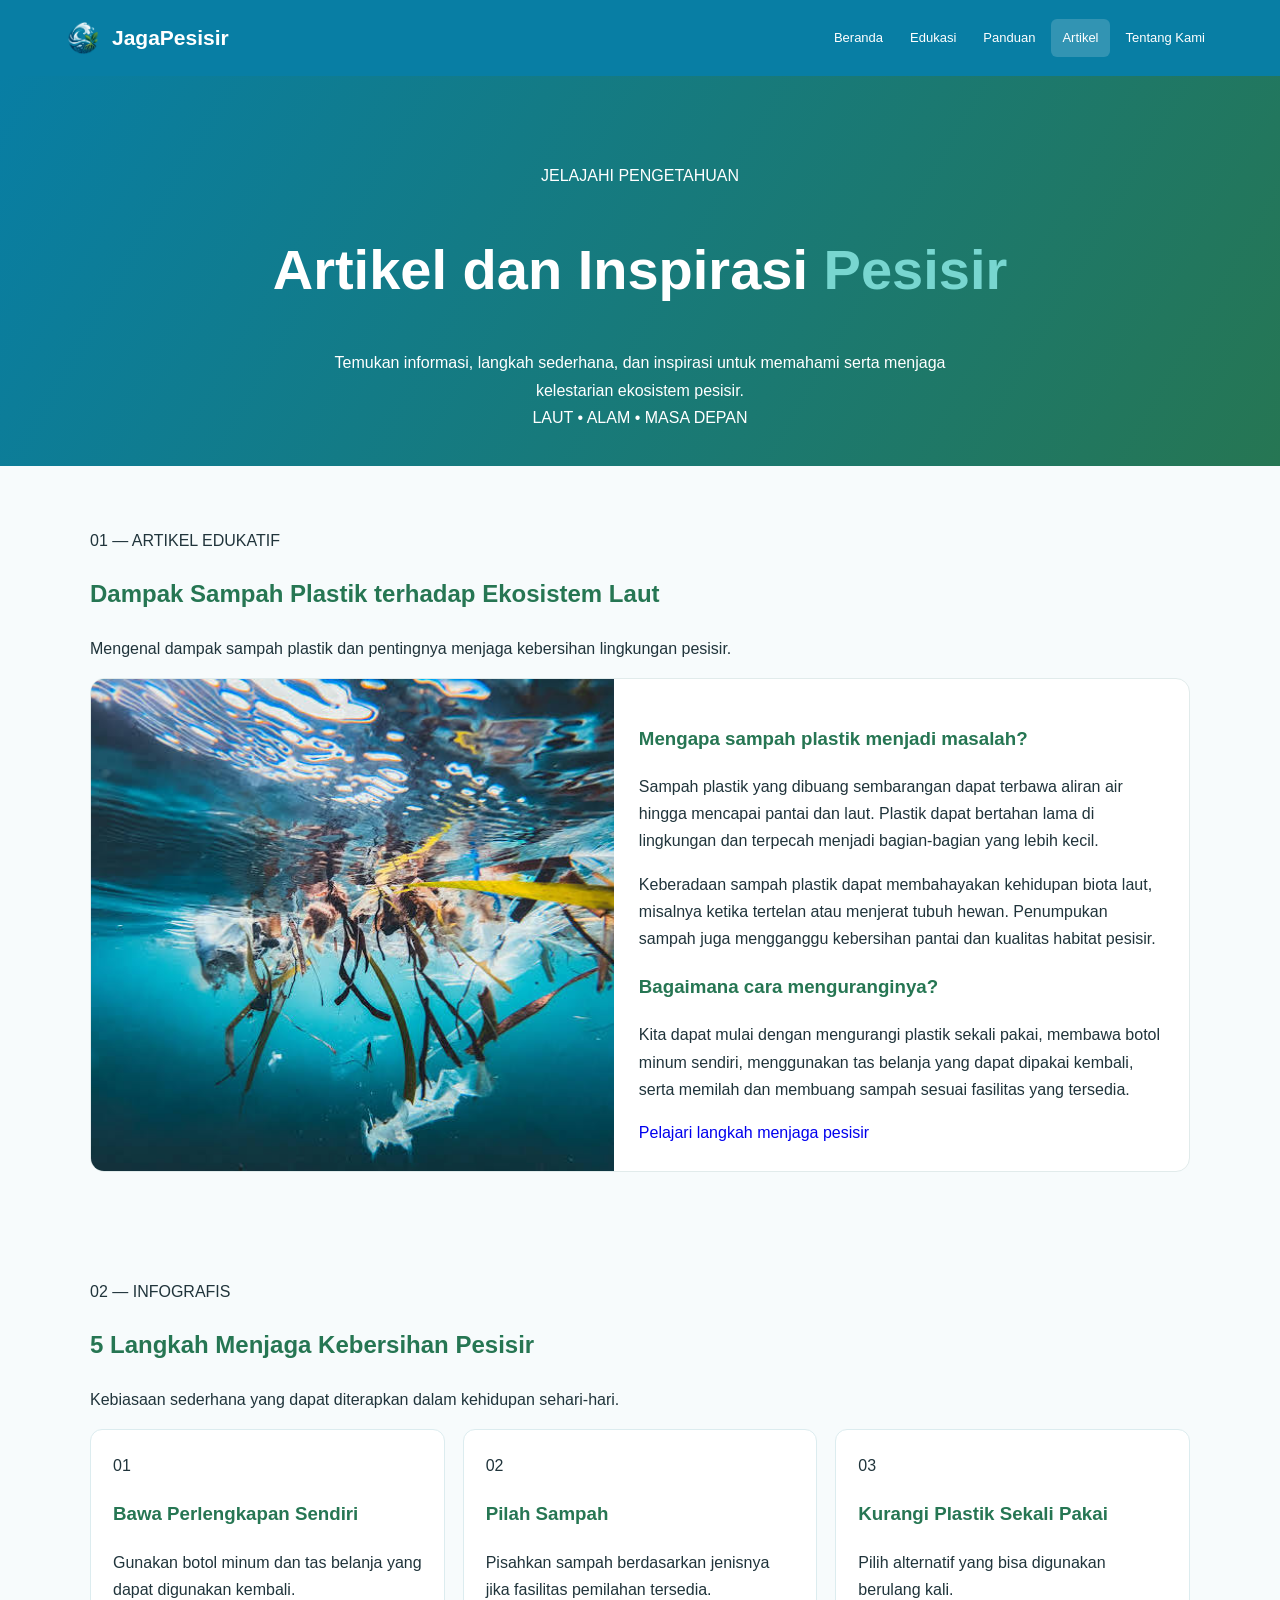
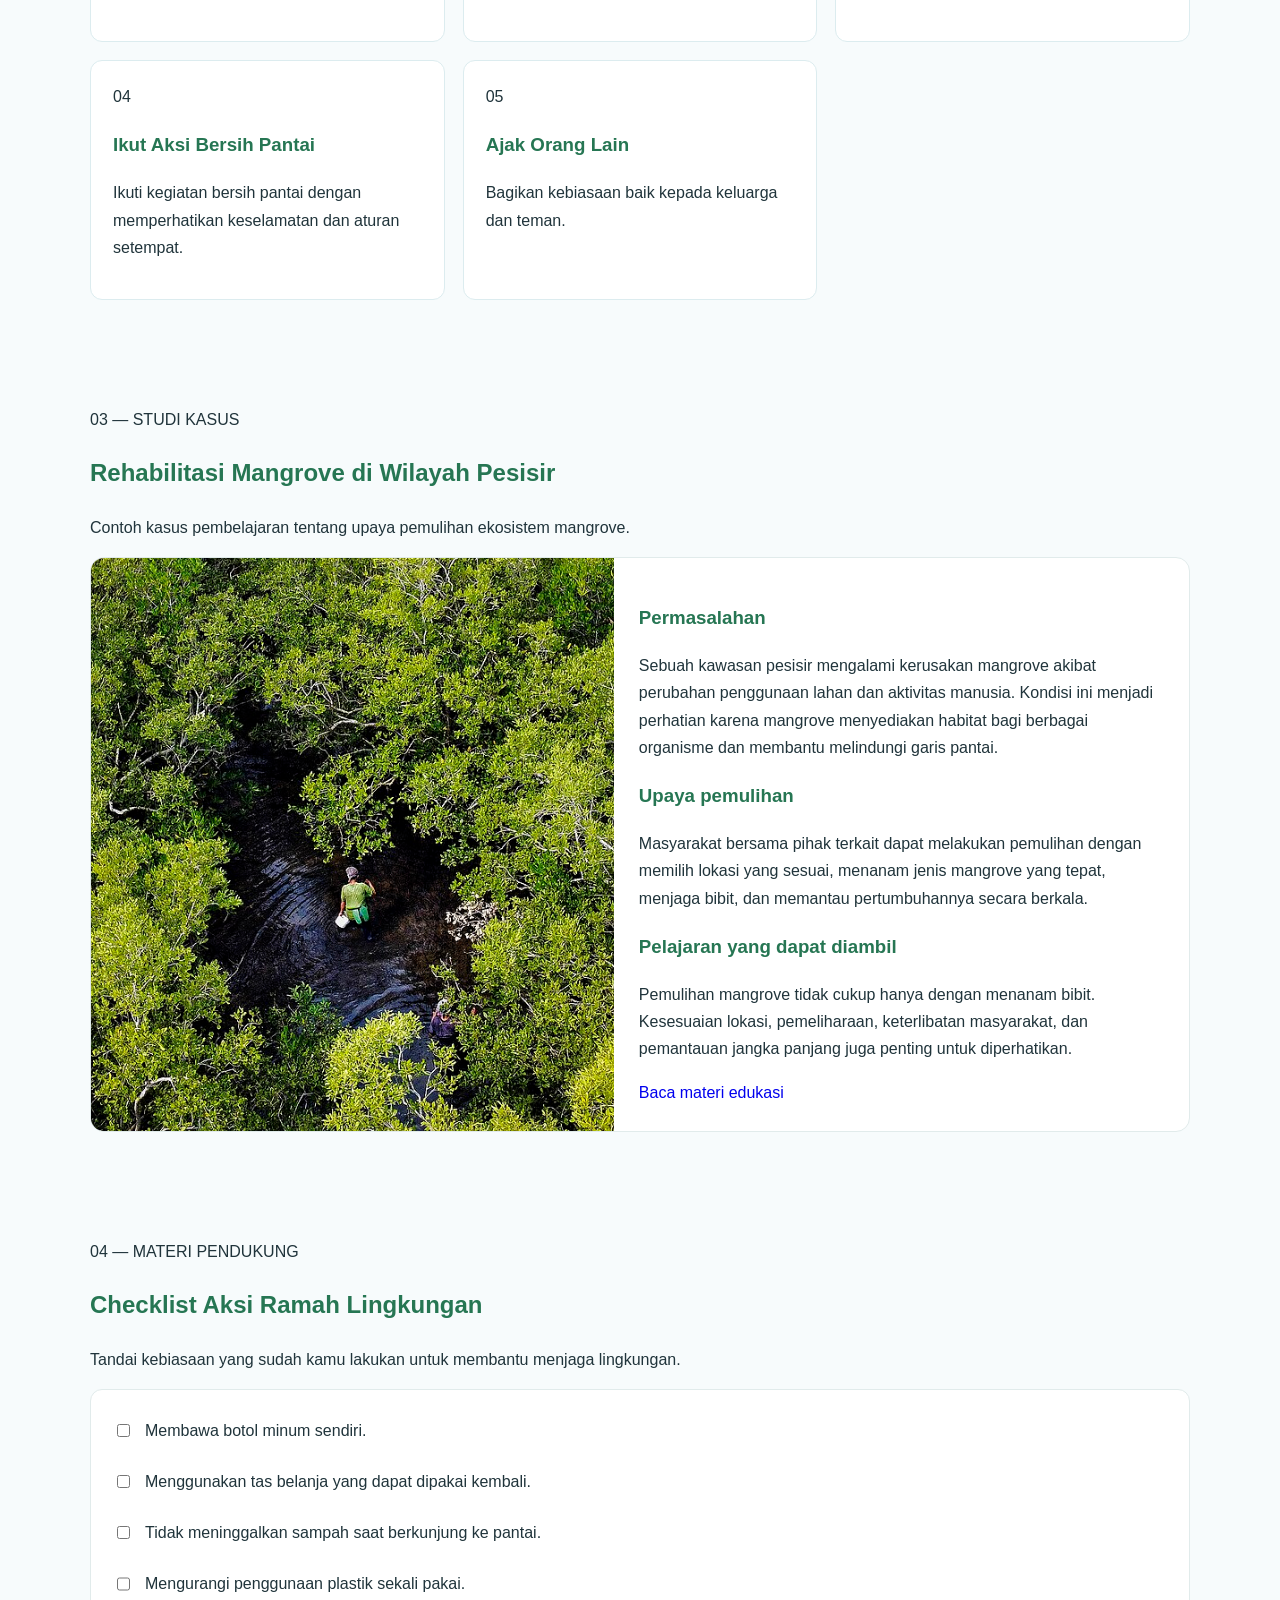
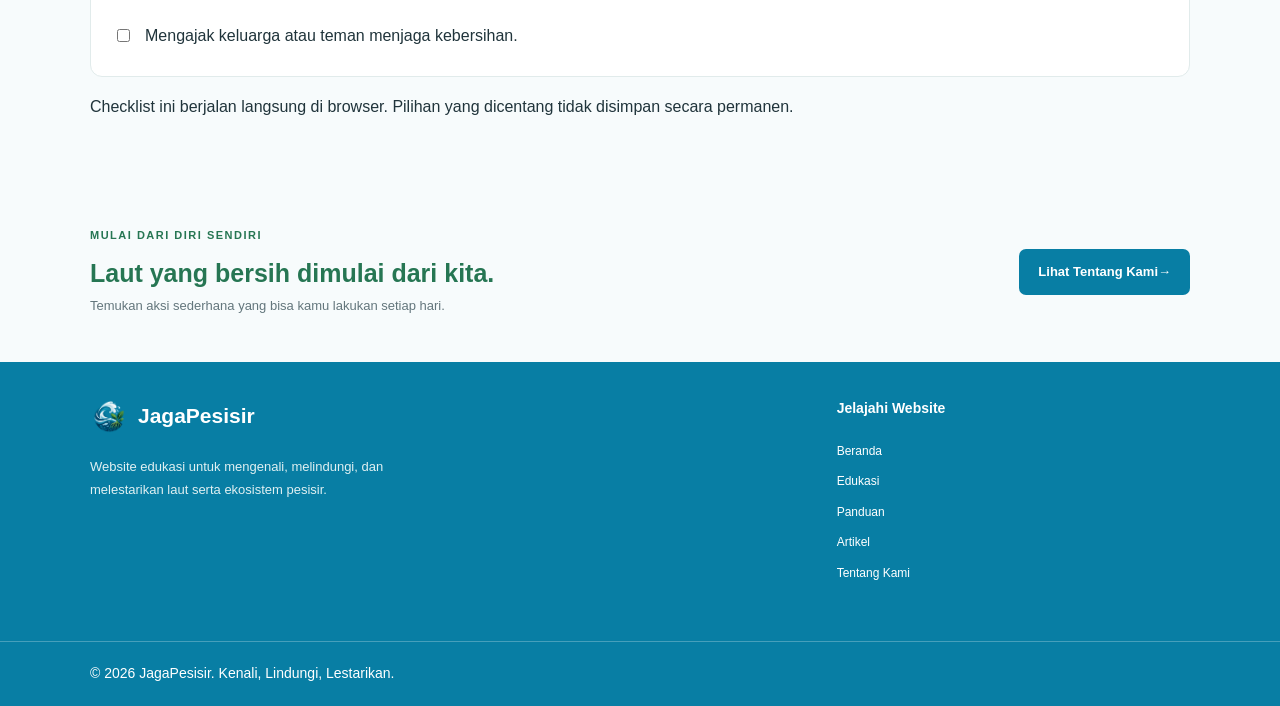
==== commit 331843e0: "Perbarui desain website" ====
--- a/artikel.html
+++ b/artikel.html
@@ -17,7 +17,7 @@
         <a href="index.html" class="logo">
             <img
                 src="images/logo.png"
-                alt=""
+                alt="logo JagaPesisir"
                 class="logo-img"
             >
             <span>JagaPesisir</span>
@@ -288,8 +288,8 @@
             <p>Temukan aksi sederhana yang bisa kamu lakukan setiap hari.</p>
         </div>
 
-        <a href="panduan.html" class="button closing-button">
-            Lihat Panduan Kami→
+        <a href="tentang.html" class="button closing-button">
+            Lihat Tentang Kami→
         </a>
     </section>
 
@@ -301,7 +301,7 @@
 
             <div>
                 <a href="index.html" class="logo">
-                    <img src="images/logo.png" alt="" class="logo-img">
+                    <img src="images/logo.png" alt="logo JagaPesisir" class="logo-img">
                     <span>JagaPesisir</span>
                 </a>
 
